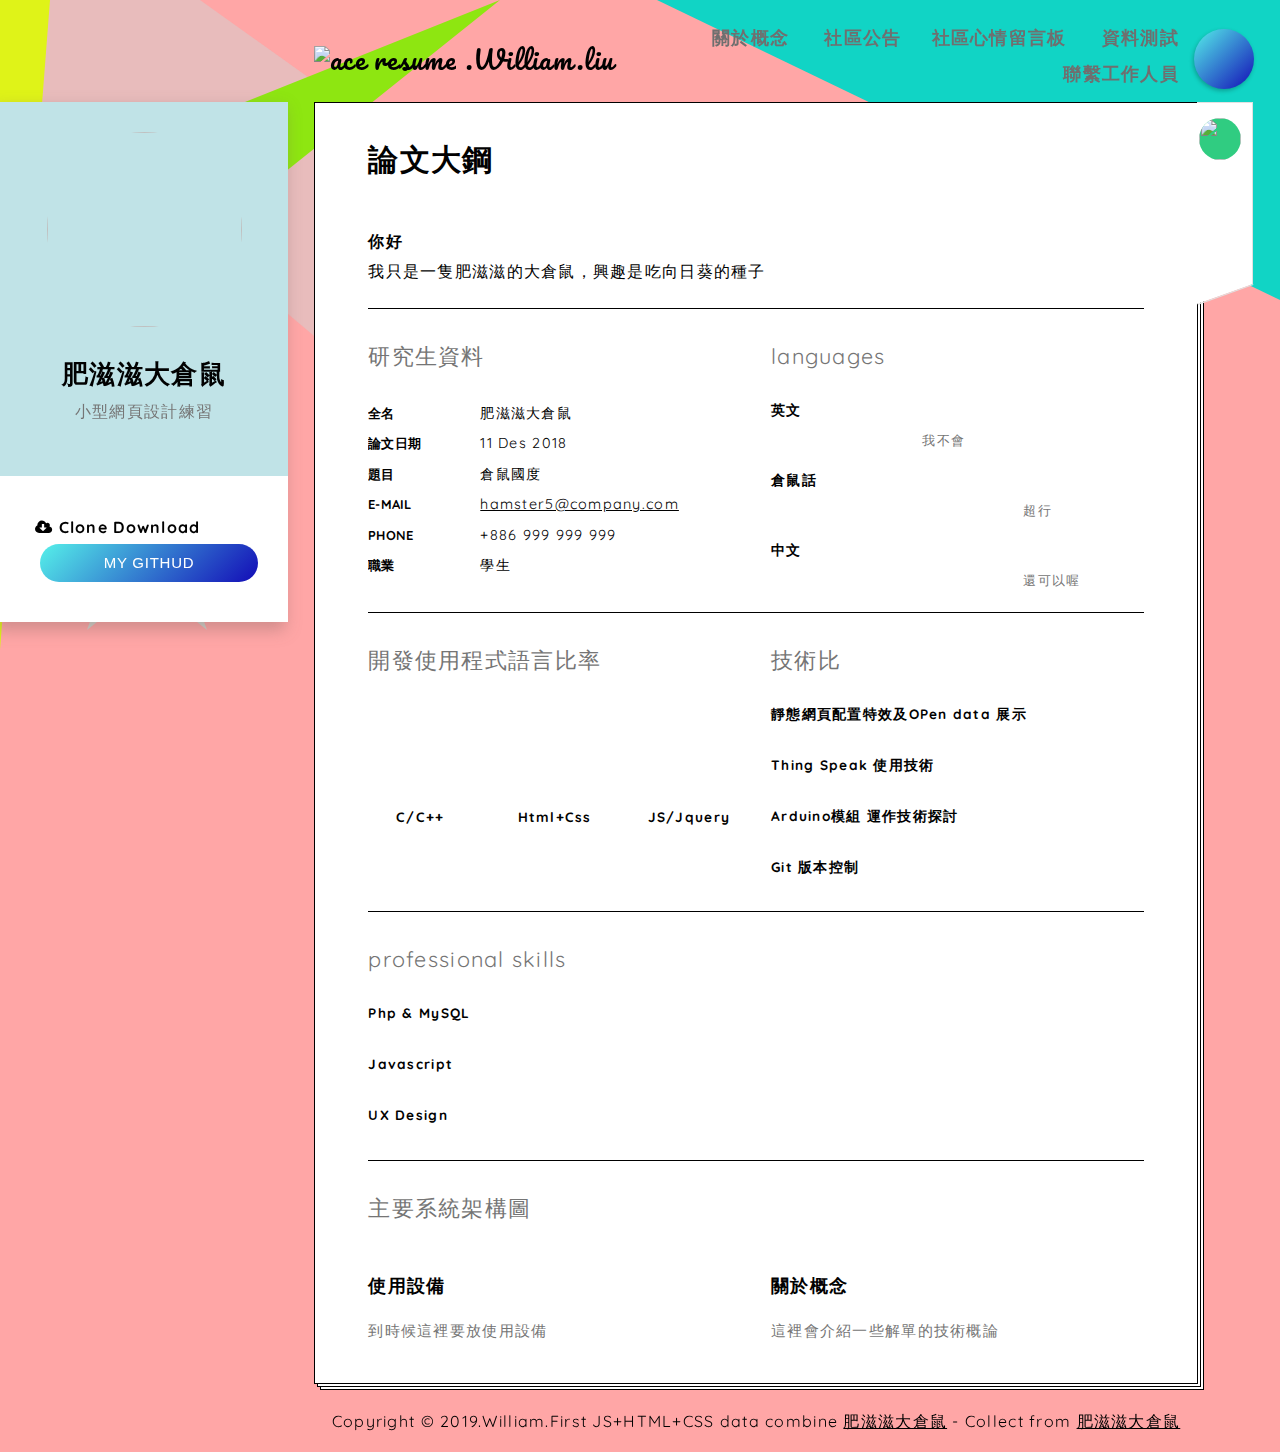
==== index.html @ 4d26a821 "stop right key" ====
﻿<!DOCTYPE html>
<!--動畫顏色-->
<html lang="en" class="ace ace-card-on ace-tab-nav-on ace-main-nav-on ace-sidebar-on" data-theme-color="#0066d8">
<head>

<style type="text/css">
body {
-moz-user-select : none;
-webkit-user-select: none;
}
</style>

<script type="text/javascript">
function iEsc(){ return false; }
function iRec(){ return true; }
function DisableKeys() {
if(event.ctrlKey || event.shiftKey || event.altKey) {
window.event.returnValue=false;
iEsc();}
}
document.ondragstart=iEsc;
document.onkeydown=DisableKeys;
document.oncontextmenu=iEsc;
if (typeof document.onselectstart !="undefined")
document.onselectstart=iEsc;
else{
document.onmousedown=iEsc;
document.onmouseup=iRec;
}
function DisableRightClick(qsyzDOTnet){
if (window.Event){
if (qsyzDOTnet.which == 2 || qsyzDOTnet.which == 3)
iEsc();}
else
if (event.button == 2 || event.button == 3){
event.cancelBubble = true
event.returnValue = false;
iEsc();}
}
</script>
<!---禁止右鍵-->
    <meta charset="utf-8">
    <meta http-equiv="X-UA-Compatible" content="IE=edge">
    <meta name="viewport" content="width=device-width, initial-scale=1">

    <title>社區公告系統</title>
    <meta name="description" content="">

    <link rel="apple-touch-icon" href="apple-touch-icon.png">
    <link rel="shortcut icon" href="favicon.ico">

	
	<!--NewButtonStytle!-->
	<link rel="stylesheet" href="https://cdnjs.cloudflare.com/ajax/libs/normalize/5.0.0/normalize.min.css">
    <link rel="stylesheet" href="https://cdnjs.cloudflare.com/ajax/libs/meyer-reset/2.0/reset.min.css">
    <link rel='stylesheet' href='https://maxcdn.bootstrapcdn.com/font-awesome/4.3.0/css/font-awesome.min.css'>
    <!-- Google Fonts -->
    <link href="https://fonts.googleapis.com/css?family=Quicksand:400,700" rel="stylesheet">
    <link href="https://fonts.googleapis.com/css?family=Pacifico" rel="stylesheet">

    <!-- Icon Fonts -->
    <link href="fonts/icomoon/style.css" rel="stylesheet">

    <!-- Styles -->
    <link href="js/plugins/highlight/solarized-light.css" rel="stylesheet">
    <link href="style.css" rel="stylesheet">

    <!-- Modernizer -->
    <script type="text/javascript" src="js/vendor/modernizr-3.3.1.min.js"></script>
  </head>
  <body>
     <div class="ace-wrapper">
         <header id="ace-header" class="ace-container-shift ace-logo-in ace-head-boxed ace-nav-right">
             <div class="ace-head-inner">
                 <div class="ace-head-container ace-container">
                     <div class="ace-head-row">
                         <div id="ace-head-col1" class="ace-head-col text-left">
                             <a id="ace-logo" class="ace-logo" href="index.html">
                                <img src="img/uploads/brand/logo.svg" alt="ace resume"><span>.William.liu</span>
                             </a>
                         </div>
                         
                         <div id="ace-head-col2" class="ace-head-col text-right">
                             <div class="ace-nav-container ace-container hidden-sm hidden-xs">
                                 <nav id="ace-main-nav">
                                    <ul class="clear-list">
										<li><a href="index.html">關於概念</a></li>
										<li><a href="portfolio.html">社區公告</a>
									  <!--	<li><a href="testimonials.html">references</a></li>-->
										<li><a href="search.html">社區心情留言板</a></li>
										<li><a href="category.html">資料測試</a></li>
										<li><a href="contact.html">聯繫工作人員</a></li>
									</ul>
                                 </nav>
                             </div>
                         </div>
                         
                         <div id="ace-head-col3" class="ace-head-col text-right">
                             <button id="ace-sidebar-btn" class="btn btn-icon btn-light btn-shade">
                                 <span class="ace-icon ace-icon-side-bar-icon"></span>
                             </button>
                         </div>
                     </div>
                 </div><!-- .ace-container -->
             </div><!-- .ace-head-inner -->
        </header><!-- #ace-header -->

        
        <nav id="ace-nav-sm" class="ace-nav hidden-lg hidden-md">
            <ul class="clear-list">
				<li>
					<a href="index.html" data-tooltip="Home"><img class="avatar avatar-42" src="img/uploads/avatar/Ather_Mikey_195.png" alt=""></a>
				</li>
				<!--<li>
					<a href="experience.html" data-tooltip="Experience"><span class="ace-icon ace-icon-experience"></span></a>
				</li>-->
				<li>
					<a href="portfolio.html" data-tooltip="Portfolio"><span class="ace-icon ace-icon-portfolio"></span></a>
				</li>
				<!--<li>
					<a href="testimonials.html" data-tooltip="References"><span class="ace-icon ace-icon-references"></span></a>
				</li>-->
				<li>
					<a href="contact.html" data-tooltip="Contact"><span class="ace-icon ace-icon-contact"></span></a>
				</li>
				<li>
					<a href="category.html" data-tooltip="Blog"><span class="ace-icon ace-icon-blog"></span></a>
				</li>
			</ul>
        </nav><!-- #ace-tab-nav-sm -->

        <article id="ace-card" class="ace-card bg-primary">
			<div class="ace-card-inner text-center">
				<img class="avatar avatar-195" src="img/uploads/avatar/Ather_Mikey_195.png" width="195" height="195" alt="">
				<h1>肥滋滋大倉鼠</h1>
				<p class="text-muted">小型網頁設計練習</p>
				<ul class="ace-social clear-list">
                <li><a href="https://facebook.com"><span class="ace-icon ace-icon-facebook"></span></a></li>
                <li><a href="https://twitter.com/"><span class="ace-icon ace-icon-twitter"></span></a></li>
                <li><a href="https://plus.google.com/discover"><span class="ace-icon ace-icon-google-plus"></span></a></li>
                <li><a href="https://www.instagram.com/hamsterfat123/" ><span class="ace-icon ace-icon-instagram"></span></a></li>
               <!-- <li><a><span class="ace-icon ace-icon-pinterest"></span></a></li>-->
				</ul>
			</div>

			<footer class="ace-card-footer">
			
				<span  class="fa fa-cloud-download"></span>
				<strong>Clone Download</strong>
				
				<a class="btn btn-lg btn-block btn-thin btn-upper" 
             
			  	href="https://github.com/zzack2100/MyWebset">My Githud</a> 
</a>

</a>
			</footer>
		</article><!-- #ace-card -->

        <div id="ace-content" class="ace-container-shift">
            <div class="ace-container">

                
                    <div id="ace-nav-wrap" class="hidden-sm hidden-xs">
                        <div class="ace-nav-cont">
                            <div id="ace-nav-scroll">
                                <nav id="ace-nav" class="ace-nav">
                                    <ul class="clear-list">
										<li>
											<a href="index.html" data-tooltip="Home"><img class="avatar avatar-42" src="img/uploads/avatar/Ather_Mikey_195.png" alt=""></a>
										</li>									
				<!--<li>
					<a href="experience.html" data-tooltip="Experience"><span class="ace-icon ace-icon-experience"></span></a>
				</li>-->
										<li>
											<a href="portfolio.html" data-tooltip="Portfolio"><span class="ace-icon ace-icon-portfolio"></span></a>
										</li>
										<!--<li>
											<a href="testimonials.html" data-tooltip="References"><span class="ace-icon ace-icon-references"></span></a>
										</li>-->
										<li>
											<a href="contact.html" data-tooltip="Contact"><span class="ace-icon ace-icon-contact"></span></a>
										</li>
										<li>
											<a href="category.html" data-tooltip="Blog"><span class="ace-icon ace-icon-blog"></span></a>
										</li>
									</ul>
                                </nav>
                            </div>

                            <div id="ace-nav-tools" class="hidden">
                                <span class="ace-icon ace-icon-dots-three-horizontal"></span>

                                <button id="ace-nav-arrow" class="clear-btn">
                                    <span class="ace-icon ace-icon-chevron-thin-down"></span>
                                </button>
                            </div>
                        </div>
                        <div class="ace-nav-btm"></div>
                    </div><!-- .ace-nav-wrap -->

                <div class="ace-paper-stock">
                    <main class="ace-paper clearfix">
                        <div class="ace-paper-cont clear-mrg">
						
						<!-- START: PAGE CONTENT -->
    <div class="padd-box clear-mrg">
        <section class="section brd-btm">
            <div class="row">
                <div class="col-sm-12 clear-mrg text-box">
                    <h2 class="title-lg text-upper">論文大鋼</h2>

                    <p><b>你好</b><br>
                        我只是一隻肥滋滋的大倉鼠，興趣是吃向日葵的種子</p>

                    <!--<p class="text-right">
                        <img src="img/uploads/signature.png" alt="">
                    </p>-->
                </div>
            </div>
        </section><!-- .section -->

        <section class="section brd-btm">
            <div class="row">
                <div class="col-sm-6 clear-mrg">
                    <h2 class="title-thin text-muted">研究生資料</h2>

                    <dl class="dl-horizontal clear-mrg">
                        <dt class="text-upper">全名</dt>
                        <dd>肥滋滋大倉鼠</dd>

                        <dt class="text-upper">論文日期</dt>
                        <dd>11 Des 2018</dd>

                        <dt class="text-upper">題目</dt>
                        <dd>倉鼠國度</dd>

                        <dt class="text-upper">e-mail</dt>
                        <dd><a href="mailto:robertsmith@company.com">hamster5@company.com</a></dd>

                        <dt class="text-upper">phone</dt>
                        <dd>+886 999 999 999</dd>

                        <dt class="text-upper">職業</dt>
                        <dd>學生</dd>
                    </dl>
                </div><!-- .col-sm-6 -->

                <div class="col-sm-6 clear-mrg">
                    <h2 class="title-thin text-muted">languages</h2>

                    <div class="progress-bullets ace-animate" role="progressbar" aria-valuenow="10" aria-valuemin="0" aria-valuemax="10">
                        <strong class="progress-title">英文</strong>
                        <span class="progress-bar">
                            <span class="bullet fill"></span>
                            <span class="bullet fill"></span>
                            <span class="bullet fill"></span>
                            <span class="bullet fill"></span>
                            <span class="bullet fill"></span>
                            <span class="bullet fill"></span>
                             <!-- <span class="bullet fill"></span>-->
                            <!-- <span class="bullet fill"></span>-->
                            <!-- <span class="bullet fill"></span>-->
                           <!-- <span class="bullet fill"></span>-->
                        </span>
                        <span class="progress-text text-muted">我不會</span>
                    </div>

                    <div class="progress-bullets ace-animate" role="progressbar" aria-valuenow="8" aria-valuemin="0" aria-valuemax="10">
                        <strong class="progress-title">倉鼠話</strong>
                        <span class="progress-bar">
                            <span class="bullet fill"></span>
                            <span class="bullet fill"></span>
                            <span class="bullet fill"></span>
                            <span class="bullet fill"></span>
                            <span class="bullet fill"></span>
                            <span class="bullet fill"></span>
                            <span class="bullet fill"></span>
                            <span class="bullet fill"></span>
                            <span class="bullet fill"></span>
                            <span class="bullet fill"></span>
                        </span>
                        <span class="progress-text text-muted">超行</span>
                    </div>

                    <div class="progress-bullets ace-animate" role="progressbar" aria-valuenow="7" aria-valuemin="0" aria-valuemax="10">
                        <strong class="progress-title">中文</strong>
                        <span class="progress-bar">
                            <span class="bullet fill"></span>
                            <span class="bullet fill"></span>
                            <span class="bullet fill"></span>
                            <span class="bullet fill"></span>
                            <span class="bullet fill"></span>
                            <span class="bullet fill"></span>
                            <span class="bullet fill"></span>
                            <span class="bullet fill"></span>
                            <span class="bullet fill"></span>
                            <span class="bullet fill"></span>
                        </span>
                        <span class="progress-text text-muted">還可以喔</span>
                    </div>
                </div><!-- .col-sm-6 -->
            </div><!-- .row -->
        </section><!-- .section -->

        <section class="section brd-btm">
            <div class="row">
                <div class="col-sm-6 clear-mrg">
                    <h2 class="title-thin text-muted">開發使用程式語言比率</h2>

                    <div class="row">
                        <div class="col-xs-4">
                            <div class="progress-chart ace-animate" role="progressbar" aria-valuenow="20" aria-valuemin="0" aria-valuemax="100">
                                <div class="progress-bar" data-text="20%" data-value="0.2"></div>
                                <strong class="progress-title">C/C++</strong>
                            </div>
                        </div><!-- .col-xs-4 -->

                        <div class="col-xs-4">
                            <div class="progress-chart ace-animate" role="progressbar" aria-valuenow="60" aria-valuemin="0" aria-valuemax="100">
                                <div class="progress-bar" data-text="60%" data-value="0.6"></div>
                                <strong class="progress-title">Html+Css</strong>
                            </div>
                        </div><!-- .col-xs-4 -->

                        <div class="col-xs-4">
                            <div class="progress-chart ace-animate" role="progressbar" aria-valuenow="20" aria-valuemin="0" aria-valuemax="100">
                                <div class="progress-bar" data-text="20%" data-value="0.2"></div>
                                <strong class="progress-title">JS/Jquery</strong>
                              
                            </div>
                        </div><!-- .col-xs-4 -->
                    </div><!-- .row -->
                </div><!-- .col-sm-6 -->

                <div class="col-sm-6 clear-mrg">
                    <h2 class="title-thin text-muted">技術比</h2>

                    <div class="progress-line ace-animate" role="progressbar" aria-valuenow="90" aria-valuemin="0" aria-valuemax="100">
                        <strong class="progress-title">靜態網頁配置特效及OPen data 展示</strong>
                        <div class="progress-bar" data-text="50%" data-value="0.5"></div>
                    </div>

                    <div class="progress-line ace-animate" role="progressbar" aria-valuenow="80" aria-valuemin="0" aria-valuemax="100">
                        <strong class="progress-title">Thing Speak 使用技術</strong>
                        <div class="progress-bar" data-text="20%" data-value="0.2"></div>
                    </div>

                    <div class="progress-line ace-animate" role="progressbar" aria-valuenow="80" aria-valuemin="0" aria-valuemax="100">
                        <strong class="progress-title">Arduino模組 運作技術探討</strong>
                        <div class="progress-bar" data-text="25%" data-value="0.25"></div>
                    </div>

                    <div class="progress-line ace-animate" role="progressbar" aria-valuenow="70" aria-valuemin="0" aria-valuemax="100">
                        <strong class="progress-title">Git 版本控制</strong>
                        <div class="progress-bar" data-text="5%" data-value="0.05"></div>
                    </div>
                </div><!-- .col-sm-6 -->
            </div><!-- .row -->
        </section><!-- .section -->

        <section class="section brd-btm">
            <div class="row">
                <div class="col-sm-6 clear-mrg">
                    <h2 class="title-thin text-muted">professional skills</h2>

                    <div class="progress-line ace-animate" role="progressbar" aria-valuenow="90" aria-valuemin="0" aria-valuemax="100">
                        <strong class="progress-title">Php & MySQL</strong>
                        <div class="progress-bar" data-text="90%" data-value="0.9"></div>
                    </div>

                    <div class="progress-line ace-animate" role="progressbar" aria-valuenow="80" aria-valuemin="0" aria-valuemax="100">
                        <strong class="progress-title">Javascript</strong>
                        <div class="progress-bar" data-text="80%" data-value="0.8"></div>
                    </div>

                    <div class="progress-line ace-animate" role="progressbar" aria-valuenow="80" aria-valuemin="0" aria-valuemax="100">
                        <strong class="progress-title">UX Design</strong>
                        <div class="progress-bar" data-text="80%" data-value="0.8"></div>
                    </div>
                </div><!-- .col-sm-6 -->

               <!-- <div class="col-sm-6 clear-mrg">
                    <h2 class="title-thin text-muted">personal characteristics</h2>

                    <ul class="styled-list clear-mrg">
                        <li>Lake Marcelview</li>
                        <li>New Tara</li>
                        <li>Abbeyshire</li>
                        <li>Kassulkechester</li>
                    </ul>
              </div><!-- .col-sm-6 -->
            </div><!-- .row -->
        </section><!-- .section -->
    

        <!--<section class="section brd-btm">
            <div class="row">
                <div class="col-sm-12 clear-mrg">
                    <h2 class="title-thin text-muted">interests</h2>

                    <ul class="icon-list icon-list-col3 clearfix">
                        <li><span class="ace-icon ace-icon-music"></span> North Adella</li>
                        <li><span class="ace-icon ace-icon-blog"></span> North Adella</li>
                        <li><span class="ace-icon ace-icon-blog"></span> North Adella</li>
                        <li><span class="ace-icon ace-icon-blog"></span> North Adella</li>
                        <li><span class="ace-icon ace-icon-blog"></span> North Adella</li>
                        <li><span class="ace-icon ace-icon-music"></span> North Adella</li>
                        <li><span class="ace-icon ace-icon-blog"></span> North Adella</li>
                        <li><span class="ace-icon ace-icon-blog"></span> North Adella</li>
                    </ul>
                </div>
            </div>
        </section><!-- .section -->

        <section class="section">
            <h2 class="title-thin text-muted">主要系統架構圖</h2>
	
			<img src="img/uploads/programFlow.png" alt="">

            <div class="row">
                <div class="col-sm-6 clear-mrg">
                    <div class="award-box">
                        <!--<figure class="award-img">
                            <img src="img/uploads/awards/award-01.png" alt="">
                        </figure>-->

                        <h3 class="award-title">使用設備</h3>

                        <div class="award-text text-muted clear-mrg">
                            <p>到時候這裡要放使用設備</p>
                        </div>
                    </div>
                </div><!-- .col-sm-6 -->

                <div class="col-sm-6 clear-mrg">
                    <div class="award-box">
                        <!--<figure class="award-img">
                            <img src="img/uploads/awards/award-02.png" alt="">
                        </figure>-->

                        <h3 class="award-title">關於概念</h3>

                        <div class="award-text text-muted clear-mrg">
                            <p>這裡會介紹一些解單的技術概論</p>
                        </div>
                    </div>
                </div><!-- .col-sm-6 -->
            </div><!-- .row -->
        </section><!-- .section -->
    </div><!-- .padd-box -->
<!-- END: PAGE CONTENT -->
						
                </div><!-- .ace-paper-cont -->
            </main><!-- .ace-paper -->
        </div><!-- .ace-paper-stock -->

        </div><!-- .ace-container -->
    </div><!-- #ace-content -->

    <div id="ace-sidebar">
		<button id="ace-sidebar-close" class="btn btn-icon btn-light btn-shade">
			<span class="ace-icon ace-icon-close"></span>
		</button>

		<div id="ace-sidebar-inner">
			<nav id="ace-main-nav-sm" class="visible-xs visible-sm text-center">
				<ul class="clear-list">
					<li><a href="index.html">關於概念</a></li>
					<li><a href="portfolio.html">社區公告</a>
					 <!--	 <!--	<li><a href="testimonials.html">references</a></li>-->
					<li class="has-sub-menu"><a href="#">測試業面</a>
						<ul class="sub-menu">
							<!--<li><a href="typography.html">404</a></li>-->
							<!--<li><a href="components.html">404</a></li>-->
							<li><a href="search.html">社區心情留言板</a></li>
							<li><a href="404.html">404</a></li>
						</ul>
					</li>
					<li class="has-sub-menu"><a href="category.html">blog</a>
						<!--<ul class="sub-menu">
							<li><a href="single.html">single</a></li>
							<li><a href="single-image.html">single image</a></li>
							<li><a href="single-slider.html">single slider</a></li>
							<li><a href="single-youtube.html">single youtube</a></li>
							<li><a href="single-vimeo.html">single vimeo</a></li>
							<li><a href="single-dailymotion.html">single dailymotion</a></li>
							<li><a href="single-soundcloud.html">single soundcloud</a></li>
							<li><a href="single-video.html">single video</a></li>
							<li><a href="single-audio.html">single audio</a></li>
						</ul>-->
					</li>
					<li><a href="contact.html">contact</a></li>
				</ul>
			</nav><!-- #ace-main-nav-sm -->
            <!--小卡背景顏色-->
			<article class="ace-card bg-primary">
				<div class="ace-card-inner text-center">
					<img class="avatar avatar-195" src="img/uploads/avatar/Ather_Mikey_195.png" width="195" height="195" alt="">
					<h1>肥滋滋大倉鼠</h1>
					<p class="text-muted">小型網頁設計練習</p>
					<ul class="ace-social clear-list">
						<li><a><span class="ace-icon ace-icon-facebook"></span></a></li>
						<li><a><span class="ace-icon ace-icon-twitter"></span></a></li>
						<li><a><span class="ace-icon ace-icon-google-plus"></span></a></li>
						<li><a><span class="ace-icon ace-icon-instagram"></span></a></li>
						<!--<li><a><span class="ace-icon ace-icon-pinterest"></span></a></li>-->
					</ul>
				</div>				
			</article><!-- #ace-card -->

			<aside class="widget-area">
				<section class="widget widget_search">
					<form role="search" method="get" class="search-form" action="#">
						<label>
							<span class="screen-reader-text">Search for:</span>
							<input type="search" class="search-field" placeholder="Search" value="" name="s">
						</label>
						<button type="submit" class="search-submit">
							<span class="screen-reader-text">Search</span>
							<span class="ace-icon ace-icon-search"></span>
						</button>
					</form>
				</section>

				<section class="widget widget_posts_entries">
					<h2 class="widget-title">重要公告</h2>
					<ul>
						<!--<li>
							<a class="post-image" href="">
								<img src="http://noemi.px-lab.com/wp-content/uploads/2016/05/tttt-70x70.png" alt="">
							</a>
							<div class="post-content">
								<h3>
									<a href="">contextual advertising</a>
								</h3>
							</div>
							<div class="post-category-comment">
								<a href="" class="post-category">Work</a>
								<a href="" class="post-comments">256 comments</a>
							</div>
						</li>-->

						<li>
							<a class="post-image" href="">
								<img src="http://noemi.px-lab.com/wp-content/uploads/2016/05/IMG_8945-1-70x70.jpg" alt="">
							</a>
							<div class="post-content">
								<h3>
									<a href="">設計中</a>
								</h3>
							</div>
							<div class="post-category-comment">
								<a href="" class="post-category">測試測試</a>
								<a href="" class="post-comments">測試測試</a>
							</div>
						</li>

						<li>
							<a class="post-image" href="">
								<img src="http://noemi.px-lab.com/wp-content/uploads/2016/05/15-70x70.png" alt="">
							</a>
							<div class="post-content">
								<h3><a href=""></a>設計中</h3>
							</div>
							<div class="post-category-comment">
								<a href="" class="post-category">測試測試</a>
								<a href="" class="post-comments">測試測試</a>
							</div>
						</li>
					</ul>
				</section>

				<section id="tag_cloud-2" class="widget widget_tag_cloud">
					<h2 class="widget-title">Tags</h2>
					<div class="tagcloud">
						<a href="#tag/audios/" class="tag-link-5 tag-link-position-1" title="1 topic" style="font-size: 1em;">Audios</a>
						<a href="" class="tag-link-7 tag-link-position-2" title="1 topic" style="font-size: 1em;">Freelance</a></div>
				</section>

				<section id="recent-posts-3" class="widget widget_recent_entries">
					<h4 class="widget-title">最新公告</h4>
					<ul>
						<li>
							<a href="">設計中</a>
							<div class="post-category-comment">
								<a href="" class="post-category">測試測試</a>
								<a href="" class="post-comments">測試測試</a>
							</div>
						</li>
						<li>
							<a href="">設計中</a>
							<div class="post-category-comment">
								<a href="" class="post-category">測試測試</a>
								<a href="" class="post-comments">測試測試</a>
							</div>
						</li>
						<li>
							<a href="">設計中</a>
							<div class="post-category-comment">
								<a href="" class="post-category">測試測試</a>
								<a href="" class="post-comments">測試測試</a>
							</div>
						</li>
					</ul>
				</section>

				<section class="widget widget_categories">
					<h4 class="widget-title">設計中</h4>
					<ul>
						<li class="cat-item"><a href="">測試測試</a>0</li>
						<li class="cat-item"><a href="">測試測試</a>0</li>
						<li class="cat-item"><a href="">測試測試</a>0</li>
						<li class="cat-item"><a href="">測試測試</a>0</li>
						<li class="cat-item"><a href="">測試測試</a>0</li>
						<li class="cat-item"><a href="">測試測試</a>0</li>
					</ul>
				</section>
			</aside>

		</div><!-- #ace-sidebar-inner -->
	</div><!-- #ace-sidebar -->

    <footer id="ace-footer" class="ace-container-shift">
        <div class="ace-container">
			<div class="ace-footer-cont clear-mrg">
				<p class="text-center">Copyright &copy; 2019.William.First JS+HTML+CSS data combine <a href="https://www.google.com.tw/" target="_blank" title="肥滋滋大倉鼠">肥滋滋大倉鼠</a> - Collect from <a href="https://www.google.com.tw/" title="MyFacebook" target="_blank">肥滋滋大倉鼠</a></p>				
			</div>
        </div><!-- .ace-container -->
    </footer><!-- #ace-footer -->

<!--版面區塊設計
    <!-- Triangle Shapes -->
    <svg id="ace-bg-shape-1" class="hidden-sm hidden-xs" height="519" width="758">
        <polygon points="455,455,693,352,200,0,0,0,0,71" style="fill:#d2d2d2;stroke:purple;stroke-width:0; opacity: 0.5">
    </svg>

    <svg id="ace-bg-shape-2" class="hidden-sm hidden-xs" height="536" width="633">
        <polygon points="10,0,633,0,633,300" style="fill:#11d4c5;stroke:purple;stroke-width:0" />
    </svg>
	
	<svg id="ace-bg-shape-3" class="hidden-sm hidden-xs" height="536" width="633">
        <polygon points="0,200,0,400,500,0" style="fill:#8ee611;stroke:purple;stroke-width:0" />
    </svg>
	
	
	<svg id="ace-bg-shape-3" class="hidden-sm hidden-xs" height="700" width="633">
        <polygon points="0,650,50,0,0,0" style="fill:#dff318;stroke:purple;stroke-width:0" />
    </svg>
	
		<svg id="ace-bg-shape-4" class="hidden-sm hidden-xs" height="700" width="633">
        <polygon points="100,10 40,180 190,60 10,60 160,180" style="fill:#d0d1ca;stroke:purple;stroke-width:0" />
    </svg>
</div><!-- .ace-wrapper -->

<!-- Scripts -->
<script type="text/javascript" src="js/vendor/jquery-1.12.4.min.js"></script>


<!--<script type="text/javascript" src="http://ditu.google.cn/maps/api/js?key=AIzaSyDiwY_5J2Bkv2UgSeJa4NOKl6WUezSS9XA"></script>-->
<script type="text/javascript" src="js/plugins/highlight/highlight.pack.js"></script>
<script type="text/javascript" src="js/plugins/jquery.mCustomScrollbar.min.js"></script>
<script type="text/javascript" src="js/plugins/isotope.pkgd.min.js"></script>
<script type="text/javascript" src="js/plugins/progressbar.min.js"></script>
<script type="text/javascript" src="js/plugins/slick.min.js"></script>

<script type="text/javascript" src="js/options.js"></script>
<script type="text/javascript" src="js/main.js"></script>
</body>
</html>
---- style.css ----
/**
 * General Styles
 */
html {
    -webkit-font-smoothing: antialiased;
    -webkit-text-size-adjust: 100%;
    -ms-text-size-adjust: 100%;
}

body {
    font-size: 16px;
    line-height: 1.4em;
    letter-spacing: 0.08em;
    padding: 0;
    margin: 0;
}

article,
aside,
details,
figcaption,
figure,
footer,
header,
hgroup,
main,
menu,
nav,
section,
summary {
    display: block;
}

a,
input,
button,
select,
textarea {
    -webkit-tap-highlight-color: transparent;
}

*,
*:before,
*:after {
    box-sizing: border-box;
}

:focus {
    outline: none;
}

::-moz-focus-inner {
    border: 0;
}

::-moz-selection {
    text-shadow: none;
}

::selection {
    text-shadow: none;
}

[hidden],
template {
    display: none;
}

/* Links */
a {
    color: inherit;
    cursor: pointer;
    text-decoration: underline;
    background-color: transparent;
    overflow-wrap: break-word;
    word-wrap: break-word;
    -ms-word-break: break-all;
    word-break: break-word;
    -ms-hyphens: auto;
    -webkit-hyphens: auto;
    hyphens: auto;
    transition: all 0.2s ease-out;
}

a:hover {
    text-decoration: none;
}

/*  Typography */
h1, .h1, h2, .h2, h3, .h3, h4, .h4, h5, .h5, h6, .h6 {
    font-weight: 700;
    line-height: 1.1;
    margin-bottom: 22px;
}

h1:first-child, .h1:first-child, h2:first-child, .h2:first-child, h3:first-child, .h3:first-child, h4:first-child, .h4:first-child, h5:first-child, .h5:first-child, h6:first-child, .h6:first-child {
    margin-top: 0;
}

h1 a, .h1 a, h2 a, .h2 a, h3 a, .h3 a, h4 a, .h4 a, h5 a, .h5 a, h6 a, .h6 a {
    text-decoration: none;
}

h1, .h1 {
    font-size: 30px;
    margin-top: 44px;
}

h2, .h2 {
    font-size: 24px;
    margin-top: 39.6px;
}

h3, .h3 {
    font-size: 20px;
    margin-top: 30.8px;
}

h4, .h4 {
    font-size: 18px;
    margin-top: 26.4px;
}

h5, .h5 {
    font-size: 14px;
    margin-top: 24.2px;
}

h6, .h6 {
    font-size: 12px;
    margin-top: 26.4px;
}

p {
    margin: 0 0 22px 0;
}

b,
strong {
    font-weight: 700;
}

i,
em,
dfn,
cite {
    font-style: italic;
}
.tlinks{text-indent:-9999px;height:0;line-height:0;font-size:0;overflow:hidden;}
blockquote {
    font-size: 2em;
    line-height: 1.2em;
    padding: 1.1em 1.9em;
    position: relative;
    border-width: 1px;
    border-style: solid;
    border-radius: 7px;
    width: 100%;
    max-width: 470px;
    margin: 0 auto 22px;
}

blockquote p:last-child {
    margin-bottom: 0;
}

blockquote cite {
    font-size: 0.433em;
    font-style: normal;
    line-height: 1.2em;
    display: block;
    margin-top: 22px;
}

blockquote.bg-primary {
    border-color: transparent;
}

blockquote.quote-top {
    margin-top: 1em;
}

blockquote.quote-top:before, blockquote.quote-side:before {
    content: "\e90a";
    font-size: 0.7em;
    font-family: icomoon;
    line-height: 2.7em;
    text-align: center;
    width: 2.7em;
    height: 2.7em;
    border-radius: 50%;
    position: absolute;
    box-shadow: -0.25em 0.25em 1em rgba(118, 95, 91, 0.3);
}

blockquote.quote-top:before {
    top: -1.7em;
    left: 50%;
    margin-left: -1.35em;
}

blockquote.quote-side:before {
    top: 2.3em;
    left: -1.2em;
}

address {
    font-style: italic;
    margin-bottom: 22px;
}

code,
kbd,
tt,
var,
pre,
samp {
    font-size: 1em;
    font-family: monospace, monospace;
}

var {
    font-style: italic;
}

code {
    color: #c7254e;
    padding: 2px 4px;
    background-color: #f9f2f4;
    border-radius: 4px;
}

kbd {
    color: #fff;
    padding: 2px 4px;
    background-color: #333;
    border-radius: 3px;
    box-shadow: inset 0 -1px 0 rgba(0, 0, 0, 0.25);
}

pre {
    color: #333;
    line-height: 1.42857143;
    display: block;
    padding: 10px;
    margin-bottom: 22px;
    background-color: #f5f5f5;
    border: 1px solid #ccc;
    border-radius: 4px;
    overflow: auto;
    overflow-wrap: break-word;
    word-wrap: break-word;
    -ms-word-break: break-all;
    word-break: break-word;
    -ms-hyphens: auto;
    -webkit-hyphens: auto;
    hyphens: auto;
}

abbr[title],
abbr[data-original-title] {
    cursor: help;
    border-bottom: 1px dotted #777;
}

mark {
    color: inherit;
    padding: 0 5px;
    text-decoration: none;
}

s,
strike,
del {
    text-decoration: line-through;
}

u,
ins {
    text-decoration: underline;
}

sup,
sub {
    font-size: 75%;
    line-height: 0;
    position: relative;
    vertical-align: baseline;
}

sup {
    top: -0.5em;
}

sub {
    bottom: -0.25em;
}

small {
    font-size: 85%;
}

big {
    font-size: 125%;
}

/***
 * 3.0 - Elements
 */
hr {
    background: transparent;
    border-width: 0 0 1px 0;
    border-style: solid;
    margin: 22px 0;
}

.dotted {
    border-style: dotted;
}

.dashed {
    border-style: dashed;
}

ul, ol {
    margin: 0 0 22px 0;
    padding: 0 0 0 1.6em;
}

ol ol, ol ul, ul ol, ul ul {
    margin-bottom: 0;
}

ul {
    list-style-type: disc;
}

ol {
    list-style-type: decimal;
}

dl {
    font-size: 0.9em;
    margin-top: 22px;
    margin-bottom: 22px;
}

dt {
    font-weight: bold;
    text-transform: uppercase;
    font-size: 0.9em;
    letter-spacing: 0.01em;
}

dd {
    margin: 0 0 0.563em 0;
}

.clear-list {
    margin: 0;
    padding: 0;
    list-style: none;
}

.styled-ul, .styled-ul ul {
    list-style: none;
    line-height: 1.7em;
}

.styled-ul ul {
    padding-left: 1.1em;
    margin: 0.7em 0 0.7em 1.2em;
}

.styled-ul li {
    position: relative;
}

.styled-ul li:before {
    content: '';
    top: 0.85em;
    left: -1.1em;
    width: 3px;
    height: 3px;
    background-color: #000;
    border-radius: 50%;
    position: absolute;
    margin-top: -1.5px;
}

.styled-ul > li:before {
    width: 5px;
    height: 5px;
    left: -1.6em;
    margin-top: -2.5px;
}

.styled-ul > li > ul {
    font-size: 0.94em;
}

.styled-ul > li > ul ul {
    font-size: 0.9em;
    color: #797979;
}

.styled-ul > li > ul ul li:before {
    background-color: #797979;
}

.styled-ol {
    line-height: 1.7em;
    counter-reset: my-badass-counter;
}

.styled-ol, .styled-ol ol {
    list-style: none;
}

.styled-ol li {
    position: relative;
}

.styled-ol li:before {
    content: counter(my-badass-counter) ".";
    counter-increment: my-badass-counter;
    font-weight: 700;
    display: inline;
    position: absolute;
    top: 0;
    left: -1.6em;
}

.styled-list {
    font-weight: 700;
    line-height: 2.4em;
}

.styled-list, .styled-list ul, .styled-list ol {
    list-style: none;
}

.styled-list li {
    position: relative;
}

.styled-list li:before {
    content: "\f00c";
    font-family: icomoon;
    left: -1.6em;
    top: 0;
    position: absolute;
}

@media (min-width: 768px) {
    .styled-list {
        line-height: 1.1em;
    }

    .styled-list, .styled-list ul, .styled-list ol {
        padding-left: 2.7em;
    }

    .styled-list li {
        margin-bottom: 1.16em;
    }

    .styled-list li:before {
        left: -2.7em;
    }

    .dl-horizontal dt {
        float: left;
        width: 100px;
        overflow: hidden;
        clear: left;
        text-overflow: ellipsis;
        white-space: nowrap;
    }

    .dl-horizontal dd {
        margin-left: 112px;
    }
}

.icon-list {
    line-height: 1.1em;
    padding-left: 0;
}

.icon-list, .icon-list ul, .icon-list ol {
    list-style: none;
}

.icon-list li {
    position: relative;
    padding: 0.35em 0 0.35em 2.5em;
    margin-bottom: 0.9em;
}

.icon-list .ace-icon {
    position: absolute;
    left: 0;
    top: 0;
    font-size: 1.7em;
}

.icon-list-col3:after {
    display: block;
    clear: both;
}

@media (min-width: 480px) and (max-width: 767px) {
    .icon-list-col3 li {
        width: 50%;
        float: left;
    }

    .icon-list-col3 li:nth-child(2n+1) {
        clear: left;
    }
}

@media (min-width: 768px) {
    .icon-list-col3 li {
        width: 33.33%;
        float: left;
    }

    .icon-list-col3 li:nth-child(3n+1) {
        clear: left;
    }
}

table {
    width: 100%;
    max-width: 100%;
    border-spacing: 0;
    border-collapse: collapse;
    margin-bottom: 22px;
}

th, td, caption {
    text-align: left;
}

th, td {
    padding: 20px 8px;
    vertical-align: top;
    border-bottom: 1px solid #ddd;
}

th {
    font-weight: 700;
    text-transform: uppercase;
}

table > thead > tr > th {
    color: #757575;
    font-size: 0.8em;
    line-height: 1.1;
    padding-top: 0;
    padding-bottom: 8px;
}

.table-fixed {
    table-layout: fixed;
}

@media (max-width: 767px) {
    .table-responsive, .table-responsive thead, .table-responsive tbody, .table-responsive th, .table-responsive td, .table-responsive tr {
        display: block;
    }

    .table-responsive thead tr {
        position: absolute;
        top: -9999px;
        left: -9999px;
    }

    .table-responsive tbody th,
    .table-responsive tbody td {
        border: none;
        border-bottom: 1px solid #eee;
        position: relative;
        padding: 0.5em 0 0.5em 50%;
    }

    .table-responsive tbody th:before,
    .table-responsive tbody td:before {
        content: attr(data-title);
        position: absolute;
        top: 0.5em;
        left: 0;
        width: 45%;
        white-space: nowrap;
    }
}

/* Embedded content */
audio,
canvas,
progress,
video {
    display: inline-block;
    vertical-align: baseline;
}

/*// Remove the gap between audio, canvas, iframes,
// images, videos and the bottom of their containers
audio,
canvas,
iframe,
img,
svg,
video {
  vertical-align: middle;
}*/
img,
iframe,
video,
audio {
    max-width: 100%;
}

img {
    border: 0;
    max-width: 100%;
    height: auto;
    display: inline-block;
    vertical-align: middle;
}

figure {
    margin: 0;
}

svg:not(:root) {
    overflow: hidden;
}

audio:not([controls]) {
    display: none;
    height: 0;
}

/***
 * 4.0 - Forms
 */
/**
 * Known limitation: by default, Chrome and Safari on OS X allow very limited
 * styling of `select`, unless a `border` property is set.
 */
/**
 * 1. Correct color not being inherited.
 *    Known issue: affects color of disabled elements.
 * 2. Correct font properties not being inherited.
 * 3. Address margins set differently in Firefox 4+, Safari, and Chrome.
 */
button,
input,
optgroup,
select,
textarea {
    color: inherit;
    /* 1 */
    font: inherit;
    /* 2 */
    margin: 0;
    /* 3 */
}

/**
 * Address `overflow` set to `hidden` in IE 8/9/10/11.
 */
button {
    overflow: visible;
}

/**
 * Address inconsistent `text-transform` inheritance for `button` and `select`.
 * All other form control elements do not inherit `text-transform` values.
 * Correct `button` style inheritance in Firefox, IE 8/9/10/11, and Opera.
 * Correct `select` style inheritance in Firefox.
 */
button,
select {
    text-transform: none;
}

/**
 * 1. Avoid the WebKit bug in Android 4.0.* where (2) destroys native `audio`
 *    and `video` controls.
 * 2. Correct inability to style clickable `input` types in iOS.
 * 3. Improve usability and consistency of cursor style between image-type
 *    `input` and others.
 */
button,
html input[type="button"],
input[type="reset"],
input[type="submit"] {
    -webkit-appearance: button;
    /* 2 */
    cursor: pointer;
    /* 3 */
}

/**
 * Re-set default cursor for disabled elements.
 */
button[disabled],
html input[disabled] {
    cursor: default;
}

/**
 * Remove inner padding and border in Firefox 4+.
 */
button::-moz-focus-inner,
input::-moz-focus-inner {
    border: 0;
    padding: 0;
}

/**
 * Address Firefox 4+ setting `line-height` on `input` using `!important` in
 * the UA stylesheet.
 */
input {
    line-height: normal;
}

/**
 * It's recommended that you don't attempt to style these elements.
 * Firefox's implementation doesn't respect box-sizing, padding, or width.
 *
 * 1. Address box sizing set to `content-box` in IE 8/9/10.
 * 2. Remove excess padding in IE 8/9/10.
 */
input[type="checkbox"],
input[type="radio"] {
    box-sizing: border-box;
    /* 1 */
    padding: 0;
    /* 2 */
}

/**
 * Fix the cursor style for Chrome's increment/decrement buttons. For certain
 * `font-size` values of the `input`, it causes the cursor style of the
 * decrement button to change from `default` to `text`.
 */
input[type="number"]::-webkit-inner-spin-button,
input[type="number"]::-webkit-outer-spin-button {
    height: auto;
}

/**
 * 1. Address `appearance` set to `searchfield` in Safari and Chrome.
 * 2. Address `box-sizing` set to `border-box` in Safari and Chrome.
 */
/*input[type="search"] {
  -webkit-appearance: textfield; // 1
  box-sizing: content-box; // 2
}*/
/**
 * Remove inner padding and search cancel button in Safari and Chrome on OS X.
 * Safari (but not Chrome) clips the cancel button when the search input has
 * padding (and `textfield` appearance).
 */
input[type="search"]::-webkit-search-cancel-button,
input[type="search"]::-webkit-search-decoration {
    -webkit-appearance: none;
}

/**
 * Define consistent border, margin, and padding.
 */
fieldset {
    border: 1px solid #c0c0c0;
    margin: 0 2px;
    padding: 0.35em 0.625em 0.75em;
}

/**
 * 1. Correct `color` not being inherited in IE 8/9/10/11.
 * 2. Remove padding so people aren't caught out if they zero out fieldsets.
 */
legend {
    border: 0;
    /* 1 */
    padding: 0;
    /* 2 */
}

/**
 * 1. Remove default vertical scrollbar in IE 8/9/10/11.
 * 2. Only vertical resize
 */
textarea {
    overflow: auto;
    /* 1 */
    resize: vertical;
}

/**
 * Don't inherit the `font-weight` (applied by a rule above).
 * NOTE: the default cannot safely be changed in Chrome and Safari on OS X.
 */
optgroup {
    font-weight: bold;
}

.form-group {
    margin-bottom: 15px;
}

select,
textarea,
input[type='url'],
input[type='tel'],
input[type='time'],
input[type='text'],
input[type='email'],
input[type='number'],
input[type='search'],
input[type='password'],
input[type='week'],
input[type='date'],
input[type='datetime'],
input[type='datetime-local'],
input[type='month'],
.form-item {
    display: block;
    width: 100%;
    height: 40px;
    padding: 10px 15px;
    line-height: 20px;
    color: inherit;
    font-family: inherit;
    font-weight: 400;
    font-size: 14px;
    font-style: normal;
    background-image: none;
    border: 1px solid transparent;
    transition: border 500ms cubic-bezier(0.23, 1, 0.32, 1) 0ms;
}

.form-item:focus {
    border-color: rgba(0, 0, 0, 0.1);
}

.form-item.error {
    border-color: #fa958b;
}

.form-label {
    display: block;
    line-height: 1.1em;
    font-size: 0.82em;
    letter-spacing: 0.02em;
    margin-bottom: 5px;
}

textarea.form-item {
    height: 150px;
}

.form-submit {
    margin-top: 2.1em;
}

@media (min-width: 768px) {
    .form-label {
        width: 100px;
        float: left;
        padding-top: 0.513em;
        text-align: right;
    }

    .form-item-wrap {
        margin-left: 125px;
    }
}

/*
button
checkbox
color
+ date
+ datetime
+ datetime-local
+ email
file
hidden
image
+ month
+ number
+ password
radio
range
reset
+ search
submit
+ tel
+ text
+ time
+ url
+ week
*/
/*.form-group {
  margin-bottom: 50px;
}

.form-control {
  display: block;
  width: 100%;
  height: 50px;
  padding: 10px 0;
  line-height: 30px;
  color: #d0d0d0;
  font-family: 'loraitalic';
  font-weight: 400;
  font-size: 14px;
  font-style: normal;

  background-color: transparent;
  background-image: none;
  border-width: 0 0 2px 0;
  border-style: solid;
  border-color: #d0d0d0;
  border-color: rgba(255,255,255,0.39);

  -webkit-transition: border-color ease-in-out .15s,-webkit-box-shadow ease-in-out .15s;
  -o-transition: border-color ease-in-out .15s,box-shadow ease-in-out .15s;
  transition: border-color ease-in-out .15s,box-shadow ease-in-out .15s;
}

*/
/**
 * 4.0 - Grid
 */
.row {
    margin-left: -15px;
    margin-right: -15px;
}

.row:before, .row:after {
    content: " ";
    display: table;
}

.row:after {
    clear: both;
}

.row {
    *zoom: 1;
}

.col-xs-1, .col-sm-1, .col-md-1, .col-lg-1, .col-xs-2, .col-sm-2, .col-md-2, .col-lg-2, .col-xs-3, .col-sm-3, .col-md-3, .col-lg-3, .col-xs-4, .col-sm-4, .col-md-4, .col-lg-4, .col-xs-5, .col-sm-5, .col-md-5, .col-lg-5, .col-xs-6, .col-sm-6, .col-md-6, .col-lg-6, .col-xs-7, .col-sm-7, .col-md-7, .col-lg-7, .col-xs-8, .col-sm-8, .col-md-8, .col-lg-8, .col-xs-9, .col-sm-9, .col-md-9, .col-lg-9, .col-xs-10, .col-sm-10, .col-md-10, .col-lg-10, .col-xs-11, .col-sm-11, .col-md-11, .col-lg-11, .col-xs-12, .col-sm-12, .col-md-12, .col-lg-12 {
    position: relative;
    min-height: 1px;
    padding-left: 15px;
    padding-right: 15px;
}

.col-xxs-1, .col-xxs-2, .col-xxs-3, .col-xxs-4, .col-xxs-5, .col-xxs-6, .col-xxs-7, .col-xxs-8, .col-xxs-9, .col-xxs-10, .col-xxs-11, .col-xxs-12 {
    float: left;
}

.col-xxs-1 {
    width: 8.33333%;
}

.col-xxs-2 {
    width: 16.66667%;
}

.col-xxs-3 {
    width: 25%;
}

.col-xxs-4 {
    width: 33.33333%;
}

.col-xxs-5 {
    width: 41.66667%;
}

.col-xxs-6 {
    width: 50%;
}

.col-xxs-7 {
    width: 58.33333%;
}

.col-xxs-8 {
    width: 66.66667%;
}

.col-xxs-9 {
    width: 75%;
}

.col-xxs-10 {
    width: 83.33333%;
}

.col-xxs-11 {
    width: 91.66667%;
}

.col-xxs-12 {
    width: 100%;
}

.col-xxs-offset-0 {
    margin-left: 0%;
}

.col-xxs-offset-1 {
    margin-left: 8.33333%;
}

.col-xxs-offset-2 {
    margin-left: 16.66667%;
}

.col-xxs-offset-3 {
    margin-left: 25%;
}

.col-xxs-offset-4 {
    margin-left: 33.33333%;
}

.col-xxs-offset-5 {
    margin-left: 41.66667%;
}

.col-xxs-offset-6 {
    margin-left: 50%;
}

.col-xxs-offset-7 {
    margin-left: 58.33333%;
}

.col-xxs-offset-8 {
    margin-left: 66.66667%;
}

.col-xxs-offset-9 {
    margin-left: 75%;
}

.col-xxs-offset-10 {
    margin-left: 83.33333%;
}

.col-xxs-offset-11 {
    margin-left: 91.66667%;
}

.col-xxs-offset-12 {
    margin-left: 100%;
}

@media (min-width: 480px) {
    .col-xs-1, .col-xs-2, .col-xs-3, .col-xs-4, .col-xs-5, .col-xs-6, .col-xs-7, .col-xs-8, .col-xs-9, .col-xs-10, .col-xs-11, .col-xs-12 {
        float: left;
    }

    .col-xs-1 {
        width: 8.33333%;
    }

    .col-xs-2 {
        width: 16.66667%;
    }

    .col-xs-3 {
        width: 25%;
    }

    .col-xs-4 {
        width: 33.33333%;
    }

    .col-xs-5 {
        width: 41.66667%;
    }

    .col-xs-6 {
        width: 50%;
    }

    .col-xs-7 {
        width: 58.33333%;
    }

    .col-xs-8 {
        width: 66.66667%;
    }

    .col-xs-9 {
        width: 75%;
    }

    .col-xs-10 {
        width: 83.33333%;
    }

    .col-xs-11 {
        width: 91.66667%;
    }

    .col-xs-12 {
        width: 100%;
    }

    .col-xs-offset-0 {
        margin-left: 0%;
    }

    .col-xs-offset-1 {
        margin-left: 8.33333%;
    }

    .col-xs-offset-2 {
        margin-left: 16.66667%;
    }

    .col-xs-offset-3 {
        margin-left: 25%;
    }

    .col-xs-offset-4 {
        margin-left: 33.33333%;
    }

    .col-xs-offset-5 {
        margin-left: 41.66667%;
    }

    .col-xs-offset-6 {
        margin-left: 50%;
    }

    .col-xs-offset-7 {
        margin-left: 58.33333%;
    }

    .col-xs-offset-8 {
        margin-left: 66.66667%;
    }

    .col-xs-offset-9 {
        margin-left: 75%;
    }

    .col-xs-offset-10 {
        margin-left: 83.33333%;
    }

    .col-xs-offset-11 {
        margin-left: 91.66667%;
    }

    .col-xs-offset-12 {
        margin-left: 100%;
    }
}

@media (min-width: 768px) {
    .col-sm-1, .col-sm-2, .col-sm-3, .col-sm-4, .col-sm-5, .col-sm-6, .col-sm-7, .col-sm-8, .col-sm-9, .col-sm-10, .col-sm-11, .col-sm-12 {
        float: left;
    }

    .col-sm-1 {
        width: 8.33333%;
    }

    .col-sm-2 {
        width: 16.66667%;
    }

    .col-sm-3 {
        width: 25%;
    }

    .col-sm-4 {
        width: 33.33333%;
    }

    .col-sm-5 {
        width: 41.66667%;
    }

    .col-sm-6 {
        width: 50%;
    }

    .col-sm-7 {
        width: 58.33333%;
    }

    .col-sm-8 {
        width: 66.66667%;
    }

    .col-sm-9 {
        width: 75%;
    }

    .col-sm-10 {
        width: 83.33333%;
    }

    .col-sm-11 {
        width: 91.66667%;
    }

    .col-sm-12 {
        width: 100%;
    }

    .col-sm-offset-0 {
        margin-left: 0%;
    }

    .col-sm-offset-1 {
        margin-left: 8.33333%;
    }

    .col-sm-offset-2 {
        margin-left: 16.66667%;
    }

    .col-sm-offset-3 {
        margin-left: 25%;
    }

    .col-sm-offset-4 {
        margin-left: 33.33333%;
    }

    .col-sm-offset-5 {
        margin-left: 41.66667%;
    }

    .col-sm-offset-6 {
        margin-left: 50%;
    }

    .col-sm-offset-7 {
        margin-left: 58.33333%;
    }

    .col-sm-offset-8 {
        margin-left: 66.66667%;
    }

    .col-sm-offset-9 {
        margin-left: 75%;
    }

    .col-sm-offset-10 {
        margin-left: 83.33333%;
    }

    .col-sm-offset-11 {
        margin-left: 91.66667%;
    }

    .col-sm-offset-12 {
        margin-left: 100%;
    }
}

@media (min-width: 992px) {
    .col-md-1, .col-md-2, .col-md-3, .col-md-4, .col-md-5, .col-md-6, .col-md-7, .col-md-8, .col-md-9, .col-md-10, .col-md-11, .col-md-12 {
        float: left;
    }

    .col-md-1 {
        width: 8.33333%;
    }

    .col-md-2 {
        width: 16.66667%;
    }

    .col-md-3 {
        width: 25%;
    }

    .col-md-4 {
        width: 33.33333%;
    }

    .col-md-5 {
        width: 41.66667%;
    }

    .col-md-6 {
        width: 50%;
    }

    .col-md-7 {
        width: 58.33333%;
    }

    .col-md-8 {
        width: 66.66667%;
    }

    .col-md-9 {
        width: 75%;
    }

    .col-md-10 {
        width: 83.33333%;
    }

    .col-md-11 {
        width: 91.66667%;
    }

    .col-md-12 {
        width: 100%;
    }

    .col-md-offset-0 {
        margin-left: 0%;
    }

    .col-md-offset-1 {
        margin-left: 8.33333%;
    }

    .col-md-offset-2 {
        margin-left: 16.66667%;
    }

    .col-md-offset-3 {
        margin-left: 25%;
    }

    .col-md-offset-4 {
        margin-left: 33.33333%;
    }

    .col-md-offset-5 {
        margin-left: 41.66667%;
    }

    .col-md-offset-6 {
        margin-left: 50%;
    }

    .col-md-offset-7 {
        margin-left: 58.33333%;
    }

    .col-md-offset-8 {
        margin-left: 66.66667%;
    }

    .col-md-offset-9 {
        margin-left: 75%;
    }

    .col-md-offset-10 {
        margin-left: 83.33333%;
    }

    .col-md-offset-11 {
        margin-left: 91.66667%;
    }

    .col-md-offset-12 {
        margin-left: 100%;
    }
}

@media (min-width: 1200px) {
    .col-lg-1, .col-lg-2, .col-lg-3, .col-lg-4, .col-lg-5, .col-lg-6, .col-lg-7, .col-lg-8, .col-lg-9, .col-lg-10, .col-lg-11, .col-lg-12 {
        float: left;
    }

    .col-lg-1 {
        width: 8.33333%;
    }

    .col-lg-2 {
        width: 16.66667%;
    }

    .col-lg-3 {
        width: 25%;
    }

    .col-lg-4 {
        width: 33.33333%;
    }

    .col-lg-5 {
        width: 41.66667%;
    }

    .col-lg-6 {
        width: 50%;
    }

    .col-lg-7 {
        width: 58.33333%;
    }

    .col-lg-8 {
        width: 66.66667%;
    }

    .col-lg-9 {
        width: 75%;
    }

    .col-lg-10 {
        width: 83.33333%;
    }

    .col-lg-11 {
        width: 91.66667%;
    }

    .col-lg-12 {
        width: 100%;
    }

    .col-lg-offset-0 {
        margin-left: 0%;
    }

    .col-lg-offset-1 {
        margin-left: 8.33333%;
    }

    .col-lg-offset-2 {
        margin-left: 16.66667%;
    }

    .col-lg-offset-3 {
        margin-left: 25%;
    }

    .col-lg-offset-4 {
        margin-left: 33.33333%;
    }

    .col-lg-offset-5 {
        margin-left: 41.66667%;
    }

    .col-lg-offset-6 {
        margin-left: 50%;
    }

    .col-lg-offset-7 {
        margin-left: 58.33333%;
    }

    .col-lg-offset-8 {
        margin-left: 66.66667%;
    }

    .col-lg-offset-9 {
        margin-left: 75%;
    }

    .col-lg-offset-10 {
        margin-left: 83.33333%;
    }

    .col-lg-offset-11 {
        margin-left: 91.66667%;
    }

    .col-lg-offset-12 {
        margin-left: 100%;
    }
}

.clearfix:before,
.clearfix:after {
    content: " ";
    display: table;
}

.clearfix:after {
    clear: both;
}

.clear-mrg > *:last-child {
    margin-bottom: 0 !important;
}

.clear-btn {
    margin: 0;
    border: 0;
    padding: 0;
    background: transparent;
}

.brd-btm {
    border-bottom: 1px solid transparent;
}

.btn-clear {
    border: 0;
    margin: 0;
    padding: 0;
    background: transparent;
}

.hidden {
    display: none !important;
}

.invisible {
    visibility: hidden;
}

.visuallyhidden {
    border: 0;
    clip: rect(0 0 0 0);
    height: 1px;
    margin: -1px;
    overflow: hidden;
    padding: 0;
    position: absolute;
    width: 1px;
}

.screen-reader-text,
.updated:not(.published) {
    clip: rect(1px, 1px, 1px, 1px);
    height: 1px;
    overflow: hidden;
    position: absolute !important;
    width: 1px;
    word-wrap: normal !important;
}

.mb-0 {
    margin-bottom: 0;
}

.mb-5 {
    margin-bottom: 5px;
}

.mb-10 {
    margin-bottom: 10px;
}

.mb-15 {
    margin-bottom: 15px;
}

.mb-20 {
    margin-bottom: 20px;
}

.mb-25 {
    margin-bottom: 25px;
}

.mb-30 {
    margin-bottom: 30px;
}

.mb-35 {
    margin-bottom: 35px;
}

.mb-40 {
    margin-bottom: 40px;
}

.mb-45 {
    margin-bottom: 45px;
}

.mb-50 {
    margin-bottom: 50px;
}

.mb-55 {
    margin-bottom: 55px;
}

.mb-60 {
    margin-bottom: 60px;
}

.mb-65 {
    margin-bottom: 65px;
}

.mb-70 {
    margin-bottom: 70px;
}

.mt-0 {
    margin-top: 0;
}

.mt-5 {
    margin-top: 5px;
}

.mt-10 {
    margin-top: 10px;
}

.mt-15 {
    margin-top: 15px;
}

.mt-20 {
    margin-top: 20px;
}

.mt-25 {
    margin-top: 25px;
}

.mt-30 {
    margin-top: 30px;
}

.mt-35 {
    margin-top: 35px;
}

.mt-40 {
    margin-top: 40px;
}

.mt-45 {
    margin-top: 45px;
}

.mt-50 {
    margin-top: 50px;
}

.mt-55 {
    margin-top: 55px;
}

.mt-60 {
    margin-top: 60px;
}

.mt-65 {
    margin-top: 65px;
}

.mt-70 {
    margin-top: 70px;
}

.title-lg {
    font-size: 30px;
    font-weight: 700;
    margin-top: 0;
    margin-bottom: 50px;
}

.title {
    font-size: 24px;
    font-weight: 700;
}

.title-sm {
    font-size: 20px;
}

.title-thin {
    font-size: 1.35em;
    font-weight: 400;
    margin-bottom: 1.571em;
}

.valign-table {
    width: 100%;
    height: 100%;
    display: table;
}

.valign-cell {
    display: table-cell;
    vertical-align: middle;
}

/*.valign-outer {
  width: 100%;
  height: 100%;
  display: table;
  overflow: hidden;
  position: static;
}

.valign-middle {
  top: 50%;
  width: 100%;
  position: static;
  display: table-cell;
  vertical-align: middle;
}

.valign-inner {
  top: -50%;
  position: relative;
}*/
.text-center {
    text-align: center;
}

.text-right {
    text-align: right;
}

.text-left {
    text-align: left;
}

.text-upper {
    text-transform: uppercase;
}

.text-lead {
    font-size: 1.5em;
}

.text-thin {
    font-weight: 400;
}

.ace-mobile.ace-lock-scroll,
.ace-mobile.ace-lock-scroll body,
.ace-mobile.ace-lock-scroll .wrapper {
    height: 100%;
    overflow: hidden;
    position: relative;
}

.visible-xs, .visible-sm, .visible-md, .visible-lg {
    display: none !important;
}

.visible-xs-block, .visible-xs-inline, .visible-xs-inline-block, .visible-sm-block, .visible-sm-inline, .visible-sm-inline-block, .visible-md-block, .visible-md-inline, .visible-md-inline-block, .visible-lg-block, .visible-lg-inline, .visible-lg-inline-block {
    display: none !important;
}

@media (max-width: 480px) {
    .hidden-xxs {
        display: none !important;
    }
}

@media (max-width: 767px) {
    .visible-xs, .visible-xs-block {
        display: block !important;
    }

    .visible-xs-inline {
        display: inline !important;
    }

    .visible-xs-inline-block {
        display: inline-block !important;
    }
}

@media (min-width: 768px) and (max-width: 991px) {
    .visible-sm, .visible-sm-block {
        display: block !important;
    }

    .visible-sm-inline {
        display: inline !important;
    }

    .visible-sm-inline-block {
        display: inline-block !important;
    }
}

@media (min-width: 992px) and (max-width: 1199px) {
    .visible-md, .visible-md-block {
        display: block !important;
    }

    .visible-md-inline {
        display: inline !important;
    }

    .visible-md-inline-block {
        display: inline-block !important;
    }
}

@media (min-width: 1200px) {
    .visible-lg, .visible-lg-block {
        display: block !important;
    }

    .visible-lg-inline {
        display: inline !important;
    }

    .visible-lg-inline-block {
        display: inline-block !important;
    }
}

@media (max-width: 767px) {
    .hidden-xs {
        display: none !important;
    }
}

@media (min-width: 768px) and (max-width: 991px) {
    .hidden-sm {
        display: none !important;
    }
}

@media (min-width: 992px) and (max-width: 1199px) {
    .hidden-md {
        display: none !important;
    }
}

@media (min-width: 1200px) {
    .hidden-lg {
        display: none !important;
    }
}

/**
 * 5.0 - WP Specific
 */
/**
 * 5.1 - Alignments
 */
.alignleft {
    display: inline;
    float: left;
}

.alignright {
    display: inline;
    float: right;
}

.aligncenter {
    display: block;
    margin-right: auto;
    margin-left: auto;
}

blockquote.alignleft,
.wp-caption.alignleft,
img.alignleft {
    margin: 0.4em 1.6em 1.6em 0;
}

blockquote.alignright,
.wp-caption.alignright,
img.alignright {
    margin: 0.4em 0 1.6em 1.6em;
}

blockquote.aligncenter,
.wp-caption.aligncenter,
img.aligncenter {
    clear: both;
    margin-top: 0.4em;
    margin-bottom: 1.6em;
}

.wp-caption.alignleft,
.wp-caption.alignright,
.wp-caption.aligncenter {
    margin-bottom: 1.2em;
}

/**
 * 5.2 - Caption
 */
.wp-caption {
    background: transparent;
    border: none;
    color: #707070;
    font-family: "Noto Sans", sans-serif;
    margin: 0 0 28px 0;
    max-width: 100%;
    padding: 0;
    text-align: inherit;
}

.wp-caption.alignleft {
    margin: 7px 28px 21px 0;
}

.wp-caption.alignright {
    margin: 7px 0 21px 28px;
}

.wp-caption.aligncenter {
    margin: 7px auto;
}

.wp-caption .wp-caption-text,
.wp-caption-dd {
    color: #9a9a9a;
    font-size: 13px;
    line-height: 1.1;
    padding: 10px 0;
    text-align: center;
}

/**
 * 5.3 -  Galleries
 */
.gallery {
    margin-bottom: 1.6em;
}

.gallery-item {
    display: inline-block;
    padding: 1.79104477%;
    text-align: center;
    vertical-align: top;
    width: 100%;
}

.gallery-columns-2 .gallery-item {
    max-width: 50%;
}

.gallery-columns-3 .gallery-item {
    max-width: 33.33%;
}

.gallery-columns-4 .gallery-item {
    max-width: 25%;
}

.gallery-columns-5 .gallery-item {
    max-width: 20%;
}

.gallery-columns-6 .gallery-item {
    max-width: 16.66%;
}

.gallery-columns-7 .gallery-item {
    max-width: 14.28%;
}

.gallery-columns-8 .gallery-item {
    max-width: 12.5%;
}

.gallery-columns-9 .gallery-item {
    max-width: 11.11%;
}

.gallery-icon img {
    margin: 0 auto;
}

.gallery-caption {
    color: #707070;
    color: rgba(51, 51, 51, 0.7);
    display: block;
    font-family: "Noto Sans", sans-serif;
    font-size: 12px;
    line-height: 1.5;
    padding: 0.5em 0;
}

.gallery-columns-6 .gallery-caption,
.gallery-columns-7 .gallery-caption,
.gallery-columns-8 .gallery-caption,
.gallery-columns-9 .gallery-caption {
    display: none;
}

/* Editor Styles */
.editor figure {
    margin: 44px 0;
}
/*增加按鈕圖示*/

@function hsb($h-hsb, $s-hsb, $b-hsb, $a: 1) {
  @if $b-hsb == 0 {
    @return hsla(0, 0, 0, $a);
  } @else {
    $l-hsl: ($b-hsb/2) * (2 - ($s-hsb/100));
    $s-hsl: ($b-hsb * $s-hsb) / if($l-hsl < 50, $l-hsl * 2, 200 - $l-hsl * 2);
    @return hsla($h-hsb, $s-hsl, $l-hsl, $a);
  }
}

@function hsb-saturate($s, $a) {
  @if $s == 0 {
    @return 0;
  } @else {
    @return $s + $a;
  }
}

@mixin buttonize($h, $s, $b, $light: 0) {

  $color: hsb($h, $s, $b);
  $color-dark: hsb($h, hsb-saturate($s, 10), $b);
  $inset-top: inset 0 1px 0 hsb($h, $s - 20, $b + 10);
  $inset-bottom: inset 0 -1px 0 hsb($h, hsb-saturate($s, 10), $b - 10);
  $inset: inset 0 0 0 1px hsb($h, hsb-saturate($s, - 10), $b);

  background-color: $color;
  background-image: linear-gradient(to bottom, $color, $color-dark);
  border: 1px solid hsb($h, hsb-saturate($s, 20), $b - 20);
  box-shadow: $inset-top,
              $inset-bottom,
              $inset,
              0 2px 4px rgba(black, 0.2);

  @if $light == 1 {
    color: hsb($h, hsb-saturate($s, 40), $b - 40);
    text-shadow: 0 1px 0 rgba(white, 0.5);
  } @else {
    color: white;
    text-shadow: 0 1px 2px rgba(black, 0.3);
  }

  &:hover,
  &:focus {
    background: $color-dark;
    border-color: hsb($h, hsb-saturate($s, 40), $b - 40);
    box-shadow: $inset-top,
                $inset-bottom,
                $inset;
  }

  &:active {
    background: $color-dark;
    box-shadow: inset 0 2px 3px rgba(black, 0.2);
  }

  .fa {
    color: hsb($h, hsb-saturate($s, 20), $b - 20);
    text-shadow: 0 1px 0 rgba(white, 0.3);
  }

}

strong{ font-weight: bold;}
/*Download 按鈕設計*/
.btn {
    font-family: Verdana, sans-serif; 
    color: #fff;
    font-size: 15px;
    font-weight: 650;
    line-height: 1.2;
    letter-spacing: 0.05em;
    text-decoration: none;
    text-align: center;
    white-space: nowrap;
   /* background: #000;*/
	background-image: linear-gradient( 135deg,#52E5E7 5%, #130CB7 100%);
    vertical-align: middle;
    padding: 7px 25px;
    display: inline-block;
    border-radius: 35px;
    border: 0;
    cursor: pointer;
    -webkit-appearance: none;
	margin: 5px 0 0 5px; 
    box-shadow: transparent 0 0 0;
    transition: all 500ms cubic-bezier(0.23, 1, 0.32, 1) 0ms;
}


         /* border-radius: 3px; */

		 /* padding: 9px 16px 9px; */
		  
		  /*transition: all 20ms ease-out; */
		  /*vertical-align: top;*/
		  

.btn:hover, .btn.hover {
    box-shadow: -1px 2px 4px rgba(0, 0, 0, 0.25);
}

.btn .ace-icon {
    font-size: 1.2em;
    line-height: 1em;
    vertical-align: top;
    display: inline-block;
    margin-right: 0.4em;
}

.btn-light {
    color: #010101;
    background-color: #fff;
}

.btn-primary {
    color: #010101;
    background-color: #ff8d8d;
}

.btn-lg {
    font-size: 15px;
    padding: 12px 35px;
}

.btn-sm {
    font-size: 13px;
    padding: 6px 20px;
}

.btn-thin {
    font-weight: 400;
}

.btn-upper {
    text-transform: uppercase;
}

.btn-block {
    display: block;
    width: 100%;
}

.btn.disabled,
.btn[disabled] {
    cursor: not-allowed;
    opacity: .65;
}

.btn.disabled:hover,
.btn[disabled]:hover {
    box-shadow: none;
}

.btn-icon {
    width: 60px;
    height: 60px;
    text-align: center;
    padding: 0;
    border-radius: 50%;
}

.btn-icon .ace-icon {
    font-size: 35px;
    line-height: 56px;
    margin: 0;
}

.btn-shade {
    box-shadow: -1px 2px 4px rgba(0, 0, 0, 0.25);
}

.btn-shade:hover {
    box-shadow: -1px 2px 10px rgba(0, 0, 0, 0.25);
}

.btn-group {
    margin: 0 -5px;
    display: block;
}

.btn-group .btn {
    margin: 5px;
}

.highlighted-text.primary-color {
    background: #ff8d8d;
}

.tooltip {
    position: relative;
    border-bottom: 1px dotted;
}

.tooltip:after {
    position: absolute;
    content: attr(data-tooltip);
    background: #fff;
    box-shadow: 0 2px 9px 4px rgba(0, 0, 0, 0.1);
    border-radius: 4px;
    white-space: nowrap;
    text-align: center;
    color: #f86ee6;
    opacity: 0;
    left: 0;
    bottom: 125%;
    padding: 3px 7px;
    visibility: hidden;
    transition: all 0.4s ease-in-out;
}

.tooltip:hover:after, .tooltip:hover:before {
    opacity: 1;
    visibility: visible;
}

.tooltip:before {
    content: "";
    position: absolute;
    top: -5px;
    left: 50%;
    z-index: 2;
    margin-left: -7px;
    border-width: 7px;
    border-style: solid;
    opacity: 0;
    visibility: hidden;
    border-color: #fff transparent transparent transparent;
    transition: all 0.4s ease-in-out;
}

.text-dropcup,
.text-dropcup-sq {
    display: inline-block;
    margin-right: 3px;
}

.text-dropcup {
    font-size: 2.2em;
    font-weight: 600;
}

.text-dropcup-sq {
    font-size: 1.5em;
    font-weight: 600;
    line-height: 1em;
    border-radius: 4px;
    padding: 2px 6px 3px;
    width: 1.25em;
    text-align: center;
}

/**
 * Tabs
 */
.tabs {
    margin-bottom: 25px;
}

.tabs-menu {
    margin: 0;
    padding: 10px 0;
    list-style: none;
    border-bottom: 1px solid #e6e6e6;
}

.tabs-menu li {
    border-style: solid;
    border-color: transparent;
    background-color: #fff;
}

.tabs-menu li a {
    color: #010101;
    font-size: 17px;
    font-weight: 700;
    line-height: 1.1;
    text-decoration: none;
    padding: 8px 15px;
    display: block;
}

.tabs-menu li.active,
.tabs-menu li.active a {
    background-color: #000;
    border-radius: 35px;
}

.tabs-menu li.active a {
    z-index: 1;
    color: #010101;
    position: relative;
}

.tabs-content {
    padding: 15px;
    background-color: #fff;
}

.tab-content {
    display: none;
}

/* Tabs Vertical */
.tabs-vertical .tabs-menu {
    border-bottom: 0;
}

.tabs-vertical:after,
.tabs-vertical:before,
.tabs-horizontal .tabs-menu:after,
.tabs-horizontal .tabs-menu:before {
    content: " ";
    display: table;
}

.tabs-vertical:after,
.tabs-horizontal .tabs-menu:after {
    clear: both;
}

.tabs-vertical .tabs-menu {
    width: 25%;
    float: left;
}

.tabs-vertical .tabs-content {
    width: 75%;
    float: left;
}

.tabs-vertical .tabs-menu li {
    border-width: 1px 0 1px 1px;
    margin-bottom: 5px;
}

.tabs-vertical .tabs-menu li :last-child {
    margin-bottom: 0;
}

.tabs-vertical .tabs-menu li.active a {
    right: -1px;
}

/* Tabs Horizontal */
.tabs-horizontal .tabs-menu li {
    float: left;
    border-width: 1px 1px 0 1px;
    margin-right: 5px;
}

.tabs-horizontal .tabs-menu li:last-child {
    margin-right: 0;
}

.tabs-horizontal .tabs-menu li.active a {
    bottom: -1px;
}

@media (max-width: 767px) {
    .tabs-vertical .tabs-menu,
    .tabs-vertical .tabs-content {
        width: 100%;
        float: none;
    }

    .tabs-vertical .tabs-menu li,
    .tabs-horizontal .tabs-menu li {
        width: 100%;
        border-width: 1px;
        margin: 0 0 2px 0;
    }

    .tabs-vertical .tabs-menu li.active a {
        right: 0;
    }

    .tabs-horizontal .tabs-menu li.active a {
        bottom: 0;
    }
}

/**
 * ToggleBox & Accordion
 */
.togglebox,
.accordion {
    list-style: none;
    margin: 0 0 25px 0;
    padding: 0;
}

.togglebox > li,
.accordion > li {
    margin-bottom: 5px;
}

.togglebox-content,
.accordion-content {
    display: none;
    padding: 10px;
}

.togglebox-header,
.accordion-header {
    color: #010101;
    font-size: 14px;
    font-weight: 700;
    line-height: 1.1;
    text-transform: uppercase;
    cursor: pointer;
    margin: 0;
    padding: 10px;
    border-radius: 4px;
    background-color: #f4f9fa;
    transition: background-color 0.15s linear 0s;
}

.togglebox-header:hover,
.accordion-header:hover,
.togglebox li.active .togglebox-header,
.accordion li.active .accordion-header {
    background-color: #000;
}

/**
 * Alerts
 */
.alert {
    position: relative;
    padding: 13px 30px 13px 15px;
    margin-bottom: 22px;
    border-radius: 4px;
}

.alert a {
    color: inherit;
    text-decoration: none;
}

.alert .close {
    top: 14px;
    right: 15px;
    position: absolute;
    margin: 0;
    border: 0;
    padding: 0;
    background: transparent;
    color: inherit;
    font-size: 14px;
    cursor: pointer;
}

.alert-success {
    color: #5cb85c;
    background-color: #c7e6c7;
}

.alert-info {
    color: #5bc0de;
    background-color: #daf1f8;
}

.alert-warning {
    color: #f0ad4e;
    background-color: #fceedb;
}

.alert-danger {
    color: #d9534f;
    background-color: #f4cecd;
}

.pagination {
    margin-top: 20px;
    text-align: center;
}

.pagination .page-numbers {
    height: 25px;
    line-height: 25px;
    font-size: 0.875em;
    font-weight: 700;
    color: #757575;
    text-align: center;
    text-decoration: none;
    display: inline-block;
    margin: 0 8px;
}

.pagination .page-numbers:hover {
    color: #010101;
}

.page-numbers.next .ace-icon,
.page-numbers.prev .ace-icon {
    font-size: 0.698em;
    line-height: 25px;
    display: inline-block;
    vertical-align: middle;
}

.page-numbers.current {
    color: #010101;
}

/**
 * Progress Bars
 */
.progress-title {
    font-size: 0.85em;
    line-height: 1.2em;
    display: block;
    margin-bottom: 0.7em;
}

/* Progress Bar: Chart */
.progress-chart {
    text-align: center;
}

.progress-chart .progress-title {
    margin-top: 10px;
}

.progress-chart .progress-bar {
    height: 93px;
    width: 93px;
    margin: 0 auto;
    position: relative;
}

.progress-chart .progress-bar svg {
    height: 100%;
    display: block;
}

/* Progress Bar: Line */
.progress-line {
    margin-bottom: 20px;
}

.progress-line .progress-title {
    padding-right: 3.8em;
}

.progress-line .progress-bar {
    width: 100%;
    height: 5px;
}

.progress-line svg {
    top: 0;
    left: 0;
    position: absolute;
    border-radius: 5px;
}

/* Progress Bar: Bullet */
.progress-bullets {
    margin-bottom: 1.375em;
}

.progress-bullets .progress-bar {
    white-space: nowrap;
    line-height: 0.938em;
}

.progress-bullets .bullet {
    width: 0.938em;
    height: 0.938em;
    border-radius: 50%;
    display: inline-block;
    border: 1px solid #c0e3e7;
    vertical-align: middle;
}
/*顏色填滿(圈圈)*/
.progress-bullets .bullet.fill {
    background-color: #f86ee6;
}

.progress-bullets .progress-text {
    font-size: 0.8em;
    line-height: 0.938em;
}

.progress-bullets.ace-animate .bullet {
    opacity: 0;
}

.progress-bullets.ace-animated .bullet {
    -webkit-animation: FadeIn 250ms linear;
    -webkit-animation-fill-mode: both;
}

.progress-bullets.ace-animated .bullet:nth-child(1) {
    -webkit-animation-delay: 0ms;
}

.progress-bullets.ace-animated .bullet:nth-child(2) {
    -webkit-animation-delay: 50ms;
}

.progress-bullets.ace-animated .bullet:nth-child(3) {
    -webkit-animation-delay: 100ms;
}

.progress-bullets.ace-animated .bullet:nth-child(4) {
    -webkit-animation-delay: 145ms;
}

.progress-bullets.ace-animated .bullet:nth-child(5) {
    -webkit-animation-delay: 175ms;
}

.progress-bullets.ace-animated .bullet:nth-child(6) {
    -webkit-animation-delay: 210ms;
}

.progress-bullets.ace-animated .bullet:nth-child(7) {
    -webkit-animation-delay: 240ms;
}

.progress-bullets.ace-animated .bullet:nth-child(8) {
    -webkit-animation-delay: 265ms;
}

.progress-bullets.ace-animated .bullet:nth-child(9) {
    -webkit-animation-delay: 290ms;
}

.progress-bullets.ace-animated .bullet:nth-child(10) {
    -webkit-animation-delay: 310ms;
}

@-webkit-keyframes FadeIn {
    0% {
        opacity: 0;
        -webkit-transform: scale(0.1);
    }
    100% {
        opacity: 1;
        -webkit-transform: scale(1);
    }
}

@media (min-width: 768px) {
    .progress-bullets .bullet {
        margin-right: 0.31em;
    }
}

/**
 * Social Icons
 */
.ace-social {
    margin: 22px -15px 0;
}

.ace-social li {
    margin: 5px 12px;
    display: inline-block;
    vertical-align: middle;
}

.ace-social a {
    text-decoration: none;
}

.ace-social a:hover {
    opacity: 0.7;
}

.primary-social li {
    margin: 5px 18px;
}

.primary-social li a {
    color: #c0e3e7;
    font-size: 1.4em;
}

/**
 * Avatars
 */
.avatar {
    border-radius: 50%;
}

.avatar-42 {
    width: 42px;
    height: 42px;
}

.avatar-195 {
    width: 195px;
    height: 195px;
}

/**
* WIDGETS
**/
/* General styles */
.screen-reader-text {
    display: none;
}

.widget {
    clear: both;
    display: block;
    margin-bottom: 35px;
}

.widget ul, .widget ol {
    list-style: none;
    padding: 0;
    margin-left: 0;
    margin-bottom: 0;
}

.widget ul li, .widget ol li {
    border-bottom: 1px solid #000000;
}

.widget-title {
    position: relative;
    font-size: 15px;
    text-align: center;
    text-transform: uppercase;
    margin-bottom: 45px;
}

/* Search */
.search-form {
    position: relative;
    width: 100%;
}

.search-form .search-field {
    width: 100%;
    height: 50px;
    padding: 15px 45px 15px 15px;
    border: 0;
    background: #f3f3f3;
}

.search-form .search-submit {
    position: absolute;
    top: 0;
    right: 0;
    padding: 14px;
    border: 0;
    background: transparent;
    display: inline-block;
    vertical-align: middle;
}

/* Popular Posts */
.widget_posts_entries li {
    display: block;
    overflow: hidden;
    margin-bottom: 15px;
    padding-bottom: 10px;
}

.widget_posts_entries li .post-image {
    float: left;
    width: 78px;
    margin-right: 24px;
    opacity: 1;
}

.widget_posts_entries li h3 {
    margin: 0;
    display: block;
    font-size: 14px;
    line-height: 17px;
    color: #000;
    text-transform: uppercase;
}

.widget_posts_entries a {
    display: block;
    color: #000;
    font-weight: 600;
}

.post-category-comment {
    clear: both;
    padding-top: 18px;
}

.post-category-comment a {
    display: inline-block;
    font-size: 13px;
    font-weight: 500;
    text-decoration: none;
    color: #9a9a9a;
    line-height: 1;
    padding-right: 10px;
    margin-right: 10px;
    border-right: 1px solid #9a9a9a;
}

.post-category-comment a:last-child {
    border-right: 0;
}

/* Tags */
.widget_tag_cloud .tagcloud {
    overflow: hidden;
}

.widget_tag_cloud .tagcloud a {
    position: relative;
    float: left;
    font-size: 15px;
    font-weight: 700;
    color: #000;
    margin: 0 6px 8px 0;
    padding: 5px 10px;
    border: 1px solid #e5e5e5;
    text-decoration: none;
}

/* Recent Posts */
.widget_recent_entries li {
    padding: 25px 0;
}

.widget_recent_entries li > a {
    font-size: 14px;
    color: #000;
    font-weight: 700;
    text-decoration: none;
}

.widget_recent_entries li > a:first-child {
    padding-top: 0;
}

/* Post Categories */
.widget_categories li {
    padding: 15px 0;
    color: #9a9a9a;
}

.widget_categories li:first-child {
    padding-top: 0;
}

.widget_categories li a {
    font-size: 14px;
    color: #000;
    margin-right: 10px;
    text-decoration: none;
}

.hljs code {
    color: inherit;
    padding: 0;
    background: none;
}

/*
== malihu jquery custom scrollbar plugin ==
Plugin URI: http://manos.malihu.gr/jquery-custom-content-scroller
*/
/*
CONTENTS:
	1. BASIC STYLE - Plugin's basic/essential CSS properties (normally, should not be edited).
	2. VERTICAL SCROLLBAR - Positioning and dimensions of vertical scrollbar.
	3. HORIZONTAL SCROLLBAR - Positioning and dimensions of horizontal scrollbar.
	4. VERTICAL AND HORIZONTAL SCROLLBARS - Positioning and dimensions of 2-axis scrollbars.
	5. TRANSITIONS - CSS3 transitions for hover events, auto-expanded and auto-hidden scrollbars.
	6. SCROLLBAR COLORS, OPACITY AND BACKGROUNDS
		6.1 THEMES - Scrollbar colors, opacity, dimensions, backgrounds etc. via ready-to-use themes.
*/
/*
------------------------------------------------------------------------------------------------------------------------
1. BASIC STYLE
------------------------------------------------------------------------------------------------------------------------
*/
.mCustomScrollbar {
    -ms-touch-action: pinch-zoom;
    touch-action: pinch-zoom;
    /* direct pointer events to js */
}

.mCustomScrollbar.mCS_no_scrollbar, .mCustomScrollbar.mCS_touch_action {
    -ms-touch-action: auto;
    touch-action: auto;
}

.mCustomScrollBox {
    /* contains plugin's markup */
    position: relative;
    overflow: hidden;
    height: 100%;
    max-width: 100%;
    outline: none;
    direction: ltr;
}

.mCSB_container {
    /* contains the original content */
    overflow: hidden;
    width: auto;
    height: auto;
}

/*
------------------------------------------------------------------------------------------------------------------------
2. VERTICAL SCROLLBAR
y-axis
------------------------------------------------------------------------------------------------------------------------
*/
.mCSB_inside > .mCSB_container {
    margin-right: 30px;
}

.mCSB_container.mCS_no_scrollbar_y.mCS_y_hidden {
    margin-right: 0;
}

/* non-visible scrollbar */
.mCS-dir-rtl > .mCSB_inside > .mCSB_container {
    /* RTL direction/left-side scrollbar */
    margin-right: 0;
    margin-left: 30px;
}

.mCS-dir-rtl > .mCSB_inside > .mCSB_container.mCS_no_scrollbar_y.mCS_y_hidden {
    margin-left: 0;
}

/* RTL direction/left-side scrollbar */
.mCSB_scrollTools {
    /* contains scrollbar markup (draggable element, dragger rail, buttons etc.) */
    position: absolute;
    width: 16px;
    height: auto;
    left: auto;
    top: 0;
    right: 0;
    bottom: 0;
}

.mCSB_outside + .mCSB_scrollTools {
    right: -26px;
}

/* scrollbar position: outside */
.mCS-dir-rtl > .mCSB_inside > .mCSB_scrollTools,
.mCS-dir-rtl > .mCSB_outside + .mCSB_scrollTools {
    /* RTL direction/left-side scrollbar */
    right: auto;
    left: 0;
}

.mCS-dir-rtl > .mCSB_outside + .mCSB_scrollTools {
    left: -26px;
}

/* RTL direction/left-side scrollbar (scrollbar position: outside) */
.mCSB_scrollTools .mCSB_draggerContainer {
    /* contains the draggable element and dragger rail markup */
    position: absolute;
    top: 0;
    left: 0;
    bottom: 0;
    right: 0;
    height: auto;
}

.mCSB_scrollTools a + .mCSB_draggerContainer {
    margin: 20px 0;
}

.mCSB_scrollTools .mCSB_draggerRail {
    width: 2px;
    height: 100%;
    margin: 0 auto;
    border-radius: 16px;
}

.mCSB_scrollTools .mCSB_dragger {
    /* the draggable element */
    cursor: pointer;
    width: 100%;
    height: 30px;
    /* minimum dragger height */
    z-index: 1;
}

.mCSB_scrollTools .mCSB_dragger .mCSB_dragger_bar {
    /* the dragger element */
    position: relative;
    width: 4px;
    height: 100%;
    margin: 0 auto;
    border-radius: 16px;
    text-align: center;
}

.mCSB_scrollTools_vertical.mCSB_scrollTools_onDrag_expand .mCSB_dragger.mCSB_dragger_onDrag_expanded .mCSB_dragger_bar,
.mCSB_scrollTools_vertical.mCSB_scrollTools_onDrag_expand .mCSB_draggerContainer:hover .mCSB_dragger .mCSB_dragger_bar {
    width: 12px;
    /* auto-expanded scrollbar */
}

.mCSB_scrollTools_vertical.mCSB_scrollTools_onDrag_expand .mCSB_dragger.mCSB_dragger_onDrag_expanded + .mCSB_draggerRail,
.mCSB_scrollTools_vertical.mCSB_scrollTools_onDrag_expand .mCSB_draggerContainer:hover .mCSB_draggerRail {
    width: 8px;
    /* auto-expanded scrollbar */
}

.mCSB_scrollTools .mCSB_buttonUp,
.mCSB_scrollTools .mCSB_buttonDown {
    display: block;
    position: absolute;
    height: 20px;
    width: 100%;
    overflow: hidden;
    margin: 0 auto;
    cursor: pointer;
}

.mCSB_scrollTools .mCSB_buttonDown {
    bottom: 0;
}

/*
------------------------------------------------------------------------------------------------------------------------
3. HORIZONTAL SCROLLBAR
x-axis
------------------------------------------------------------------------------------------------------------------------
*/
.mCSB_horizontal.mCSB_inside > .mCSB_container {
    margin-right: 0;
    margin-bottom: 30px;
}

.mCSB_horizontal.mCSB_outside > .mCSB_container {
    min-height: 100%;
}

.mCSB_horizontal > .mCSB_container.mCS_no_scrollbar_x.mCS_x_hidden {
    margin-bottom: 0;
}

/* non-visible scrollbar */
.mCSB_scrollTools.mCSB_scrollTools_horizontal {
    width: auto;
    height: 16px;
    top: auto;
    right: 0;
    bottom: 0;
    left: 0;
}

.mCustomScrollBox + .mCSB_scrollTools.mCSB_scrollTools_horizontal,
.mCustomScrollBox + .mCSB_scrollTools + .mCSB_scrollTools.mCSB_scrollTools_horizontal {
    bottom: -26px;
}

/* scrollbar position: outside */
.mCSB_scrollTools.mCSB_scrollTools_horizontal a + .mCSB_draggerContainer {
    margin: 0 20px;
}

.mCSB_scrollTools.mCSB_scrollTools_horizontal .mCSB_draggerRail {
    width: 100%;
    height: 2px;
    margin: 7px 0;
}

.mCSB_scrollTools.mCSB_scrollTools_horizontal .mCSB_dragger {
    width: 30px;
    /* minimum dragger width */
    height: 100%;
    left: 0;
}

.mCSB_scrollTools.mCSB_scrollTools_horizontal .mCSB_dragger .mCSB_dragger_bar {
    width: 100%;
    height: 4px;
    margin: 6px auto;
}

.mCSB_scrollTools_horizontal.mCSB_scrollTools_onDrag_expand .mCSB_dragger.mCSB_dragger_onDrag_expanded .mCSB_dragger_bar,
.mCSB_scrollTools_horizontal.mCSB_scrollTools_onDrag_expand .mCSB_draggerContainer:hover .mCSB_dragger .mCSB_dragger_bar {
    height: 12px;
    /* auto-expanded scrollbar */
    margin: 2px auto;
}

.mCSB_scrollTools_horizontal.mCSB_scrollTools_onDrag_expand .mCSB_dragger.mCSB_dragger_onDrag_expanded + .mCSB_draggerRail,
.mCSB_scrollTools_horizontal.mCSB_scrollTools_onDrag_expand .mCSB_draggerContainer:hover .mCSB_draggerRail {
    height: 8px;
    /* auto-expanded scrollbar */
    margin: 4px 0;
}

.mCSB_scrollTools.mCSB_scrollTools_horizontal .mCSB_buttonLeft,
.mCSB_scrollTools.mCSB_scrollTools_horizontal .mCSB_buttonRight {
    display: block;
    position: absolute;
    width: 20px;
    height: 100%;
    overflow: hidden;
    margin: 0 auto;
    cursor: pointer;
}

.mCSB_scrollTools.mCSB_scrollTools_horizontal .mCSB_buttonLeft {
    left: 0;
}

.mCSB_scrollTools.mCSB_scrollTools_horizontal .mCSB_buttonRight {
    right: 0;
}

/*
------------------------------------------------------------------------------------------------------------------------
4. VERTICAL AND HORIZONTAL SCROLLBARS
yx-axis
------------------------------------------------------------------------------------------------------------------------
*/
.mCSB_container_wrapper {
    position: absolute;
    height: auto;
    width: auto;
    overflow: hidden;
    top: 0;
    left: 0;
    right: 0;
    bottom: 0;
    margin-right: 30px;
    margin-bottom: 30px;
}

.mCSB_container_wrapper > .mCSB_container {
    padding-right: 30px;
    padding-bottom: 30px;
    box-sizing: border-box;
}

.mCSB_vertical_horizontal > .mCSB_scrollTools.mCSB_scrollTools_vertical {
    bottom: 20px;
}

.mCSB_vertical_horizontal > .mCSB_scrollTools.mCSB_scrollTools_horizontal {
    right: 20px;
}

/* non-visible horizontal scrollbar */
.mCSB_container_wrapper.mCS_no_scrollbar_x.mCS_x_hidden + .mCSB_scrollTools.mCSB_scrollTools_vertical {
    bottom: 0;
}

/* non-visible vertical scrollbar/RTL direction/left-side scrollbar */
.mCSB_container_wrapper.mCS_no_scrollbar_y.mCS_y_hidden + .mCSB_scrollTools ~ .mCSB_scrollTools.mCSB_scrollTools_horizontal,
.mCS-dir-rtl > .mCustomScrollBox.mCSB_vertical_horizontal.mCSB_inside > .mCSB_scrollTools.mCSB_scrollTools_horizontal {
    right: 0;
}

/* RTL direction/left-side scrollbar */
.mCS-dir-rtl > .mCustomScrollBox.mCSB_vertical_horizontal.mCSB_inside > .mCSB_scrollTools.mCSB_scrollTools_horizontal {
    left: 20px;
}

/* non-visible scrollbar/RTL direction/left-side scrollbar */
.mCS-dir-rtl > .mCustomScrollBox.mCSB_vertical_horizontal.mCSB_inside > .mCSB_container_wrapper.mCS_no_scrollbar_y.mCS_y_hidden + .mCSB_scrollTools ~ .mCSB_scrollTools.mCSB_scrollTools_horizontal {
    left: 0;
}

.mCS-dir-rtl > .mCSB_inside > .mCSB_container_wrapper {
    /* RTL direction/left-side scrollbar */
    margin-right: 0;
    margin-left: 30px;
}

.mCSB_container_wrapper.mCS_no_scrollbar_y.mCS_y_hidden > .mCSB_container {
    padding-right: 0;
}

.mCSB_container_wrapper.mCS_no_scrollbar_x.mCS_x_hidden > .mCSB_container {
    padding-bottom: 0;
}

.mCustomScrollBox.mCSB_vertical_horizontal.mCSB_inside > .mCSB_container_wrapper.mCS_no_scrollbar_y.mCS_y_hidden {
    margin-right: 0;
    /* non-visible scrollbar */
    margin-left: 0;
}

/* non-visible horizontal scrollbar */
.mCustomScrollBox.mCSB_vertical_horizontal.mCSB_inside > .mCSB_container_wrapper.mCS_no_scrollbar_x.mCS_x_hidden {
    margin-bottom: 0;
}

/*
------------------------------------------------------------------------------------------------------------------------
5. TRANSITIONS
------------------------------------------------------------------------------------------------------------------------
*/
.mCSB_scrollTools,
.mCSB_scrollTools .mCSB_dragger .mCSB_dragger_bar,
.mCSB_scrollTools .mCSB_buttonUp,
.mCSB_scrollTools .mCSB_buttonDown,
.mCSB_scrollTools .mCSB_buttonLeft,
.mCSB_scrollTools .mCSB_buttonRight {
    transition: opacity .2s ease-in-out, background-color .2s ease-in-out;
}

.mCSB_scrollTools_vertical.mCSB_scrollTools_onDrag_expand .mCSB_dragger_bar,
.mCSB_scrollTools_vertical.mCSB_scrollTools_onDrag_expand .mCSB_draggerRail,
.mCSB_scrollTools_horizontal.mCSB_scrollTools_onDrag_expand .mCSB_dragger_bar,
.mCSB_scrollTools_horizontal.mCSB_scrollTools_onDrag_expand .mCSB_draggerRail {
    transition: width .2s ease-out .2s, height .2s ease-out .2s,
    margin-left .2s ease-out .2s, margin-right .2s ease-out .2s,
    margin-top .2s ease-out .2s, margin-bottom .2s ease-out .2s,
    opacity .2s ease-in-out, background-color .2s ease-in-out;
}

/*
------------------------------------------------------------------------------------------------------------------------
6. SCROLLBAR COLORS, OPACITY AND BACKGROUNDS
------------------------------------------------------------------------------------------------------------------------
*/
/*
----------------------------------------
6.1 THEMES
----------------------------------------
*/
/* default theme ("light") */
.mCSB_scrollTools {
    opacity: 0.75;
    filter: "alpha(opacity=75)";
    -ms-filter: "alpha(opacity=75)";
}

.mCS-autoHide > .mCustomScrollBox > .mCSB_scrollTools,
.mCS-autoHide > .mCustomScrollBox ~ .mCSB_scrollTools {
    opacity: 0;
    filter: "alpha(opacity=0)";
    -ms-filter: "alpha(opacity=0)";
}

.mCustomScrollbar > .mCustomScrollBox > .mCSB_scrollTools.mCSB_scrollTools_onDrag,
.mCustomScrollbar > .mCustomScrollBox ~ .mCSB_scrollTools.mCSB_scrollTools_onDrag,
.mCustomScrollBox:hover > .mCSB_scrollTools,
.mCustomScrollBox:hover ~ .mCSB_scrollTools,
.mCS-autoHide:hover > .mCustomScrollBox > .mCSB_scrollTools,
.mCS-autoHide:hover > .mCustomScrollBox ~ .mCSB_scrollTools {
    opacity: 1;
    filter: "alpha(opacity=100)";
    -ms-filter: "alpha(opacity=100)";
}

.mCSB_scrollTools .mCSB_draggerRail {
    background-color: #000;
    background-color: rgba(0, 0, 0, 0.4);
    filter: "alpha(opacity=40)";
    -ms-filter: "alpha(opacity=40)";
}

.mCSB_scrollTools .mCSB_dragger .mCSB_dragger_bar {
    background-color: #fff;
    background-color: rgba(255, 255, 255, 0.75);
    filter: "alpha(opacity=75)";
    -ms-filter: "alpha(opacity=75)";
}

.mCSB_scrollTools .mCSB_dragger:hover .mCSB_dragger_bar {
    background-color: #fff;
    background-color: rgba(255, 255, 255, 0.85);
    filter: "alpha(opacity=85)";
    -ms-filter: "alpha(opacity=85)";
}

.mCSB_scrollTools .mCSB_dragger:active .mCSB_dragger_bar,
.mCSB_scrollTools .mCSB_dragger.mCSB_dragger_onDrag .mCSB_dragger_bar {
    background-color: #fff;
    background-color: rgba(255, 255, 255, 0.9);
    filter: "alpha(opacity=90)";
    -ms-filter: "alpha(opacity=90)";
}

.mCSB_scrollTools .mCSB_buttonUp,
.mCSB_scrollTools .mCSB_buttonDown,
.mCSB_scrollTools .mCSB_buttonLeft,
.mCSB_scrollTools .mCSB_buttonRight {
    background-image: url(mCSB_buttons.png);
    /* css sprites */
    background-repeat: no-repeat;
    opacity: 0.4;
    filter: "alpha(opacity=40)";
    -ms-filter: "alpha(opacity=40)";
}

.mCSB_scrollTools .mCSB_buttonUp {
    background-position: 0 0;
    /*
  sprites locations
  light: 0 0, -16px 0, -32px 0, -48px 0, 0 -72px, -16px -72px, -32px -72px
  dark: -80px 0, -96px 0, -112px 0, -128px 0, -80px -72px, -96px -72px, -112px -72px
  */
}

.mCSB_scrollTools .mCSB_buttonDown {
    background-position: 0 -20px;
    /*
  sprites locations
  light: 0 -20px, -16px -20px, -32px -20px, -48px -20px, 0 -92px, -16px -92px, -32px -92px
  dark: -80px -20px, -96px -20px, -112px -20px, -128px -20px, -80px -92px, -96px -92px, -112 -92px
  */
}

.mCSB_scrollTools .mCSB_buttonLeft {
    background-position: 0 -40px;
    /*
  sprites locations
  light: 0 -40px, -20px -40px, -40px -40px, -60px -40px, 0 -112px, -20px -112px, -40px -112px
  dark: -80px -40px, -100px -40px, -120px -40px, -140px -40px, -80px -112px, -100px -112px, -120px -112px
  */
}

.mCSB_scrollTools .mCSB_buttonRight {
    background-position: 0 -56px;
    /*
  sprites locations
  light: 0 -56px, -20px -56px, -40px -56px, -60px -56px, 0 -128px, -20px -128px, -40px -128px
  dark: -80px -56px, -100px -56px, -120px -56px, -140px -56px, -80px -128px, -100px -128px, -120px -128px
  */
}

.mCSB_scrollTools .mCSB_buttonUp:hover,
.mCSB_scrollTools .mCSB_buttonDown:hover,
.mCSB_scrollTools .mCSB_buttonLeft:hover,
.mCSB_scrollTools .mCSB_buttonRight:hover {
    opacity: 0.75;
    filter: "alpha(opacity=75)";
    -ms-filter: "alpha(opacity=75)";
}

.mCSB_scrollTools .mCSB_buttonUp:active,
.mCSB_scrollTools .mCSB_buttonDown:active,
.mCSB_scrollTools .mCSB_buttonLeft:active,
.mCSB_scrollTools .mCSB_buttonRight:active {
    opacity: 0.9;
    filter: "alpha(opacity=90)";
    -ms-filter: "alpha(opacity=90)";
}

/* theme: "dark" */
.mCS-dark.mCSB_scrollTools .mCSB_draggerRail {
    background-color: #000;
    background-color: rgba(0, 0, 0, 0.15);
}

.mCS-dark.mCSB_scrollTools .mCSB_dragger .mCSB_dragger_bar {
    background-color: #000;
    background-color: rgba(0, 0, 0, 0.75);
}

.mCS-dark.mCSB_scrollTools .mCSB_dragger:hover .mCSB_dragger_bar {
    background-color: rgba(0, 0, 0, 0.85);
}

.mCS-dark.mCSB_scrollTools .mCSB_dragger:active .mCSB_dragger_bar,
.mCS-dark.mCSB_scrollTools .mCSB_dragger.mCSB_dragger_onDrag .mCSB_dragger_bar {
    background-color: rgba(0, 0, 0, 0.9);
}

.mCS-dark.mCSB_scrollTools .mCSB_buttonUp {
    background-position: -80px 0;
}

.mCS-dark.mCSB_scrollTools .mCSB_buttonDown {
    background-position: -80px -20px;
}

.mCS-dark.mCSB_scrollTools .mCSB_buttonLeft {
    background-position: -80px -40px;
}

.mCS-dark.mCSB_scrollTools .mCSB_buttonRight {
    background-position: -80px -56px;
}

/* ---------------------------------------- */
/* theme: "light-2", "dark-2" */
.mCS-light-2.mCSB_scrollTools .mCSB_draggerRail,
.mCS-dark-2.mCSB_scrollTools .mCSB_draggerRail {
    width: 4px;
    background-color: #fff;
    background-color: rgba(255, 255, 255, 0.1);
    border-radius: 1px;
}

.mCS-light-2.mCSB_scrollTools .mCSB_dragger .mCSB_dragger_bar,
.mCS-dark-2.mCSB_scrollTools .mCSB_dragger .mCSB_dragger_bar {
    width: 4px;
    background-color: #fff;
    background-color: rgba(255, 255, 255, 0.75);
    border-radius: 1px;
}

.mCS-light-2.mCSB_scrollTools_horizontal .mCSB_draggerRail,
.mCS-dark-2.mCSB_scrollTools_horizontal .mCSB_draggerRail,
.mCS-light-2.mCSB_scrollTools_horizontal .mCSB_dragger .mCSB_dragger_bar,
.mCS-dark-2.mCSB_scrollTools_horizontal .mCSB_dragger .mCSB_dragger_bar {
    width: 100%;
    height: 4px;
    margin: 6px auto;
}

.mCS-light-2.mCSB_scrollTools .mCSB_dragger:hover .mCSB_dragger_bar {
    background-color: #fff;
    background-color: rgba(255, 255, 255, 0.85);
}

.mCS-light-2.mCSB_scrollTools .mCSB_dragger:active .mCSB_dragger_bar,
.mCS-light-2.mCSB_scrollTools .mCSB_dragger.mCSB_dragger_onDrag .mCSB_dragger_bar {
    background-color: #fff;
    background-color: rgba(255, 255, 255, 0.9);
}

.mCS-light-2.mCSB_scrollTools .mCSB_buttonUp {
    background-position: -32px 0;
}

.mCS-light-2.mCSB_scrollTools .mCSB_buttonDown {
    background-position: -32px -20px;
}

.mCS-light-2.mCSB_scrollTools .mCSB_buttonLeft {
    background-position: -40px -40px;
}

.mCS-light-2.mCSB_scrollTools .mCSB_buttonRight {
    background-position: -40px -56px;
}

/* theme: "dark-2" */
.mCS-dark-2.mCSB_scrollTools .mCSB_draggerRail {
    background-color: #000;
    background-color: rgba(0, 0, 0, 0.1);
    border-radius: 1px;
}

.mCS-dark-2.mCSB_scrollTools .mCSB_dragger .mCSB_dragger_bar {
    background-color: #000;
    background-color: rgba(0, 0, 0, 0.75);
    border-radius: 1px;
}

.mCS-dark-2.mCSB_scrollTools .mCSB_dragger:hover .mCSB_dragger_bar {
    background-color: #000;
    background-color: rgba(0, 0, 0, 0.85);
}

.mCS-dark-2.mCSB_scrollTools .mCSB_dragger:active .mCSB_dragger_bar,
.mCS-dark-2.mCSB_scrollTools .mCSB_dragger.mCSB_dragger_onDrag .mCSB_dragger_bar {
    background-color: #000;
    background-color: rgba(0, 0, 0, 0.9);
}

.mCS-dark-2.mCSB_scrollTools .mCSB_buttonUp {
    background-position: -112px 0;
}

.mCS-dark-2.mCSB_scrollTools .mCSB_buttonDown {
    background-position: -112px -20px;
}

.mCS-dark-2.mCSB_scrollTools .mCSB_buttonLeft {
    background-position: -120px -40px;
}

.mCS-dark-2.mCSB_scrollTools .mCSB_buttonRight {
    background-position: -120px -56px;
}

/* ---------------------------------------- */
/* theme: "light-thick", "dark-thick" */
.mCS-light-thick.mCSB_scrollTools .mCSB_draggerRail,
.mCS-dark-thick.mCSB_scrollTools .mCSB_draggerRail {
    width: 4px;
    background-color: #fff;
    background-color: rgba(255, 255, 255, 0.1);
    border-radius: 2px;
}

.mCS-light-thick.mCSB_scrollTools .mCSB_dragger .mCSB_dragger_bar,
.mCS-dark-thick.mCSB_scrollTools .mCSB_dragger .mCSB_dragger_bar {
    width: 6px;
    background-color: #fff;
    background-color: rgba(255, 255, 255, 0.75);
    border-radius: 2px;
}

.mCS-light-thick.mCSB_scrollTools_horizontal .mCSB_draggerRail,
.mCS-dark-thick.mCSB_scrollTools_horizontal .mCSB_draggerRail {
    width: 100%;
    height: 4px;
    margin: 6px 0;
}

.mCS-light-thick.mCSB_scrollTools_horizontal .mCSB_dragger .mCSB_dragger_bar,
.mCS-dark-thick.mCSB_scrollTools_horizontal .mCSB_dragger .mCSB_dragger_bar {
    width: 100%;
    height: 6px;
    margin: 5px auto;
}

.mCS-light-thick.mCSB_scrollTools .mCSB_dragger:hover .mCSB_dragger_bar {
    background-color: #fff;
    background-color: rgba(255, 255, 255, 0.85);
}

.mCS-light-thick.mCSB_scrollTools .mCSB_dragger:active .mCSB_dragger_bar,
.mCS-light-thick.mCSB_scrollTools .mCSB_dragger.mCSB_dragger_onDrag .mCSB_dragger_bar {
    background-color: #fff;
    background-color: rgba(255, 255, 255, 0.9);
}

.mCS-light-thick.mCSB_scrollTools .mCSB_buttonUp {
    background-position: -16px 0;
}

.mCS-light-thick.mCSB_scrollTools .mCSB_buttonDown {
    background-position: -16px -20px;
}

.mCS-light-thick.mCSB_scrollTools .mCSB_buttonLeft {
    background-position: -20px -40px;
}

.mCS-light-thick.mCSB_scrollTools .mCSB_buttonRight {
    background-position: -20px -56px;
}

/* theme: "dark-thick" */
.mCS-dark-thick.mCSB_scrollTools .mCSB_draggerRail {
    background-color: #000;
    background-color: rgba(0, 0, 0, 0.1);
    border-radius: 2px;
}

.mCS-dark-thick.mCSB_scrollTools .mCSB_dragger .mCSB_dragger_bar {
    background-color: #000;
    background-color: rgba(0, 0, 0, 0.75);
    border-radius: 2px;
}

.mCS-dark-thick.mCSB_scrollTools .mCSB_dragger:hover .mCSB_dragger_bar {
    background-color: #000;
    background-color: rgba(0, 0, 0, 0.85);
}

.mCS-dark-thick.mCSB_scrollTools .mCSB_dragger:active .mCSB_dragger_bar,
.mCS-dark-thick.mCSB_scrollTools .mCSB_dragger.mCSB_dragger_onDrag .mCSB_dragger_bar {
    background-color: #000;
    background-color: rgba(0, 0, 0, 0.9);
}

.mCS-dark-thick.mCSB_scrollTools .mCSB_buttonUp {
    background-position: -96px 0;
}

.mCS-dark-thick.mCSB_scrollTools .mCSB_buttonDown {
    background-position: -96px -20px;
}

.mCS-dark-thick.mCSB_scrollTools .mCSB_buttonLeft {
    background-position: -100px -40px;
}

.mCS-dark-thick.mCSB_scrollTools .mCSB_buttonRight {
    background-position: -100px -56px;
}

/* ---------------------------------------- */
/* theme: "light-thin", "dark-thin" */
.mCS-light-thin.mCSB_scrollTools .mCSB_draggerRail {
    background-color: #fff;
    background-color: rgba(255, 255, 255, 0.1);
}

.mCS-light-thin.mCSB_scrollTools .mCSB_dragger .mCSB_dragger_bar,
.mCS-dark-thin.mCSB_scrollTools .mCSB_dragger .mCSB_dragger_bar {
    width: 2px;
}

.mCS-light-thin.mCSB_scrollTools_horizontal .mCSB_draggerRail,
.mCS-dark-thin.mCSB_scrollTools_horizontal .mCSB_draggerRail {
    width: 100%;
}

.mCS-light-thin.mCSB_scrollTools_horizontal .mCSB_dragger .mCSB_dragger_bar,
.mCS-dark-thin.mCSB_scrollTools_horizontal .mCSB_dragger .mCSB_dragger_bar {
    width: 100%;
    height: 2px;
    margin: 7px auto;
}

/* theme "dark-thin" */
.mCS-dark-thin.mCSB_scrollTools .mCSB_draggerRail {
    background-color: #000;
    background-color: rgba(0, 0, 0, 0.15);
}

.mCS-dark-thin.mCSB_scrollTools .mCSB_dragger .mCSB_dragger_bar {
    background-color: #000;
    background-color: rgba(0, 0, 0, 0.75);
}

.mCS-dark-thin.mCSB_scrollTools .mCSB_dragger:hover .mCSB_dragger_bar {
    background-color: #000;
    background-color: rgba(0, 0, 0, 0.85);
}

.mCS-dark-thin.mCSB_scrollTools .mCSB_dragger:active .mCSB_dragger_bar,
.mCS-dark-thin.mCSB_scrollTools .mCSB_dragger.mCSB_dragger_onDrag .mCSB_dragger_bar {
    background-color: #000;
    background-color: rgba(0, 0, 0, 0.9);
}

.mCS-dark-thin.mCSB_scrollTools .mCSB_buttonUp {
    background-position: -80px 0;
}

.mCS-dark-thin.mCSB_scrollTools .mCSB_buttonDown {
    background-position: -80px -20px;
}

.mCS-dark-thin.mCSB_scrollTools .mCSB_buttonLeft {
    background-position: -80px -40px;
}

.mCS-dark-thin.mCSB_scrollTools .mCSB_buttonRight {
    background-position: -80px -56px;
}

/* ---------------------------------------- */
/* theme "rounded", "rounded-dark", "rounded-dots", "rounded-dots-dark" */
.mCS-rounded.mCSB_scrollTools .mCSB_draggerRail {
    background-color: #fff;
    background-color: rgba(255, 255, 255, 0.15);
}

.mCS-rounded.mCSB_scrollTools .mCSB_dragger,
.mCS-rounded-dark.mCSB_scrollTools .mCSB_dragger,
.mCS-rounded-dots.mCSB_scrollTools .mCSB_dragger,
.mCS-rounded-dots-dark.mCSB_scrollTools .mCSB_dragger {
    height: 14px;
}

.mCS-rounded.mCSB_scrollTools .mCSB_dragger .mCSB_dragger_bar,
.mCS-rounded-dark.mCSB_scrollTools .mCSB_dragger .mCSB_dragger_bar,
.mCS-rounded-dots.mCSB_scrollTools .mCSB_dragger .mCSB_dragger_bar,
.mCS-rounded-dots-dark.mCSB_scrollTools .mCSB_dragger .mCSB_dragger_bar {
    width: 14px;
    margin: 0 1px;
}

.mCS-rounded.mCSB_scrollTools_horizontal .mCSB_dragger,
.mCS-rounded-dark.mCSB_scrollTools_horizontal .mCSB_dragger,
.mCS-rounded-dots.mCSB_scrollTools_horizontal .mCSB_dragger,
.mCS-rounded-dots-dark.mCSB_scrollTools_horizontal .mCSB_dragger {
    width: 14px;
}

.mCS-rounded.mCSB_scrollTools_horizontal .mCSB_dragger .mCSB_dragger_bar,
.mCS-rounded-dark.mCSB_scrollTools_horizontal .mCSB_dragger .mCSB_dragger_bar,
.mCS-rounded-dots.mCSB_scrollTools_horizontal .mCSB_dragger .mCSB_dragger_bar,
.mCS-rounded-dots-dark.mCSB_scrollTools_horizontal .mCSB_dragger .mCSB_dragger_bar {
    height: 14px;
    margin: 1px 0;
}

.mCS-rounded.mCSB_scrollTools_vertical.mCSB_scrollTools_onDrag_expand .mCSB_dragger.mCSB_dragger_onDrag_expanded .mCSB_dragger_bar,
.mCS-rounded.mCSB_scrollTools_vertical.mCSB_scrollTools_onDrag_expand .mCSB_draggerContainer:hover .mCSB_dragger .mCSB_dragger_bar,
.mCS-rounded-dark.mCSB_scrollTools_vertical.mCSB_scrollTools_onDrag_expand .mCSB_dragger.mCSB_dragger_onDrag_expanded .mCSB_dragger_bar,
.mCS-rounded-dark.mCSB_scrollTools_vertical.mCSB_scrollTools_onDrag_expand .mCSB_draggerContainer:hover .mCSB_dragger .mCSB_dragger_bar {
    width: 16px;
    /* auto-expanded scrollbar */
    height: 16px;
    margin: -1px 0;
}

.mCS-rounded.mCSB_scrollTools_vertical.mCSB_scrollTools_onDrag_expand .mCSB_dragger.mCSB_dragger_onDrag_expanded + .mCSB_draggerRail,
.mCS-rounded.mCSB_scrollTools_vertical.mCSB_scrollTools_onDrag_expand .mCSB_draggerContainer:hover .mCSB_draggerRail,
.mCS-rounded-dark.mCSB_scrollTools_vertical.mCSB_scrollTools_onDrag_expand .mCSB_dragger.mCSB_dragger_onDrag_expanded + .mCSB_draggerRail,
.mCS-rounded-dark.mCSB_scrollTools_vertical.mCSB_scrollTools_onDrag_expand .mCSB_draggerContainer:hover .mCSB_draggerRail {
    width: 4px;
    /* auto-expanded scrollbar */
}

.mCS-rounded.mCSB_scrollTools_horizontal.mCSB_scrollTools_onDrag_expand .mCSB_dragger.mCSB_dragger_onDrag_expanded .mCSB_dragger_bar,
.mCS-rounded.mCSB_scrollTools_horizontal.mCSB_scrollTools_onDrag_expand .mCSB_draggerContainer:hover .mCSB_dragger .mCSB_dragger_bar,
.mCS-rounded-dark.mCSB_scrollTools_horizontal.mCSB_scrollTools_onDrag_expand .mCSB_dragger.mCSB_dragger_onDrag_expanded .mCSB_dragger_bar,
.mCS-rounded-dark.mCSB_scrollTools_horizontal.mCSB_scrollTools_onDrag_expand .mCSB_draggerContainer:hover .mCSB_dragger .mCSB_dragger_bar {
    height: 16px;
    /* auto-expanded scrollbar */
    width: 16px;
    margin: 0 -1px;
}

.mCS-rounded.mCSB_scrollTools_horizontal.mCSB_scrollTools_onDrag_expand .mCSB_dragger.mCSB_dragger_onDrag_expanded + .mCSB_draggerRail,
.mCS-rounded.mCSB_scrollTools_horizontal.mCSB_scrollTools_onDrag_expand .mCSB_draggerContainer:hover .mCSB_draggerRail,
.mCS-rounded-dark.mCSB_scrollTools_horizontal.mCSB_scrollTools_onDrag_expand .mCSB_dragger.mCSB_dragger_onDrag_expanded + .mCSB_draggerRail,
.mCS-rounded-dark.mCSB_scrollTools_horizontal.mCSB_scrollTools_onDrag_expand .mCSB_draggerContainer:hover .mCSB_draggerRail {
    height: 4px;
    /* auto-expanded scrollbar */
    margin: 6px 0;
}

.mCS-rounded.mCSB_scrollTools .mCSB_buttonUp {
    background-position: 0 -72px;
}

.mCS-rounded.mCSB_scrollTools .mCSB_buttonDown {
    background-position: 0 -92px;
}

.mCS-rounded.mCSB_scrollTools .mCSB_buttonLeft {
    background-position: 0 -112px;
}

.mCS-rounded.mCSB_scrollTools .mCSB_buttonRight {
    background-position: 0 -128px;
}

/* theme "rounded-dark", "rounded-dots-dark" */
.mCS-rounded-dark.mCSB_scrollTools .mCSB_dragger .mCSB_dragger_bar,
.mCS-rounded-dots-dark.mCSB_scrollTools .mCSB_dragger .mCSB_dragger_bar {
    background-color: #000;
    background-color: rgba(0, 0, 0, 0.75);
}

.mCS-rounded-dark.mCSB_scrollTools .mCSB_draggerRail {
    background-color: #000;
    background-color: rgba(0, 0, 0, 0.15);
}

.mCS-rounded-dark.mCSB_scrollTools .mCSB_dragger:hover .mCSB_dragger_bar,
.mCS-rounded-dots-dark.mCSB_scrollTools .mCSB_dragger:hover .mCSB_dragger_bar {
    background-color: #000;
    background-color: rgba(0, 0, 0, 0.85);
}

.mCS-rounded-dark.mCSB_scrollTools .mCSB_dragger:active .mCSB_dragger_bar,
.mCS-rounded-dark.mCSB_scrollTools .mCSB_dragger.mCSB_dragger_onDrag .mCSB_dragger_bar,
.mCS-rounded-dots-dark.mCSB_scrollTools .mCSB_dragger:active .mCSB_dragger_bar,
.mCS-rounded-dots-dark.mCSB_scrollTools .mCSB_dragger.mCSB_dragger_onDrag .mCSB_dragger_bar {
    background-color: #000;
    background-color: rgba(0, 0, 0, 0.9);
}

.mCS-rounded-dark.mCSB_scrollTools .mCSB_buttonUp {
    background-position: -80px -72px;
}

.mCS-rounded-dark.mCSB_scrollTools .mCSB_buttonDown {
    background-position: -80px -92px;
}

.mCS-rounded-dark.mCSB_scrollTools .mCSB_buttonLeft {
    background-position: -80px -112px;
}

.mCS-rounded-dark.mCSB_scrollTools .mCSB_buttonRight {
    background-position: -80px -128px;
}

/* theme "rounded-dots", "rounded-dots-dark" */
.mCS-rounded-dots.mCSB_scrollTools_vertical .mCSB_draggerRail,
.mCS-rounded-dots-dark.mCSB_scrollTools_vertical .mCSB_draggerRail {
    width: 4px;
}

.mCS-rounded-dots.mCSB_scrollTools .mCSB_draggerRail,
.mCS-rounded-dots-dark.mCSB_scrollTools .mCSB_draggerRail,
.mCS-rounded-dots.mCSB_scrollTools_horizontal .mCSB_draggerRail,
.mCS-rounded-dots-dark.mCSB_scrollTools_horizontal .mCSB_draggerRail {
    background-color: transparent;
    background-position: center;
}

.mCS-rounded-dots.mCSB_scrollTools .mCSB_draggerRail,
.mCS-rounded-dots-dark.mCSB_scrollTools .mCSB_draggerRail {
    background-image: url("[data-uri]");
    background-repeat: repeat-y;
    opacity: 0.3;
    filter: "alpha(opacity=30)";
    -ms-filter: "alpha(opacity=30)";
}

.mCS-rounded-dots.mCSB_scrollTools_horizontal .mCSB_draggerRail,
.mCS-rounded-dots-dark.mCSB_scrollTools_horizontal .mCSB_draggerRail {
    height: 4px;
    margin: 6px 0;
    background-repeat: repeat-x;
}

.mCS-rounded-dots.mCSB_scrollTools .mCSB_buttonUp {
    background-position: -16px -72px;
}

.mCS-rounded-dots.mCSB_scrollTools .mCSB_buttonDown {
    background-position: -16px -92px;
}

.mCS-rounded-dots.mCSB_scrollTools .mCSB_buttonLeft {
    background-position: -20px -112px;
}

.mCS-rounded-dots.mCSB_scrollTools .mCSB_buttonRight {
    background-position: -20px -128px;
}

/* theme "rounded-dots-dark" */
.mCS-rounded-dots-dark.mCSB_scrollTools .mCSB_draggerRail {
    background-image: url("[data-uri]");
}

.mCS-rounded-dots-dark.mCSB_scrollTools .mCSB_buttonUp {
    background-position: -96px -72px;
}

.mCS-rounded-dots-dark.mCSB_scrollTools .mCSB_buttonDown {
    background-position: -96px -92px;
}

.mCS-rounded-dots-dark.mCSB_scrollTools .mCSB_buttonLeft {
    background-position: -100px -112px;
}

.mCS-rounded-dots-dark.mCSB_scrollTools .mCSB_buttonRight {
    background-position: -100px -128px;
}

/* ---------------------------------------- */
/* theme "3d", "3d-dark", "3d-thick", "3d-thick-dark" */
.mCS-3d.mCSB_scrollTools .mCSB_dragger .mCSB_dragger_bar,
.mCS-3d-dark.mCSB_scrollTools .mCSB_dragger .mCSB_dragger_bar,
.mCS-3d-thick.mCSB_scrollTools .mCSB_dragger .mCSB_dragger_bar,
.mCS-3d-thick-dark.mCSB_scrollTools .mCSB_dragger .mCSB_dragger_bar {
    background-repeat: repeat-y;
    background-image: linear-gradient(to right, rgba(255, 255, 255, 0.5) 0%, rgba(255, 255, 255, 0) 100%);
}

.mCS-3d.mCSB_scrollTools_horizontal .mCSB_dragger .mCSB_dragger_bar,
.mCS-3d-dark.mCSB_scrollTools_horizontal .mCSB_dragger .mCSB_dragger_bar,
.mCS-3d-thick.mCSB_scrollTools_horizontal .mCSB_dragger .mCSB_dragger_bar,
.mCS-3d-thick-dark.mCSB_scrollTools_horizontal .mCSB_dragger .mCSB_dragger_bar {
    background-repeat: repeat-x;
    background-image: linear-gradient(to bottom, rgba(255, 255, 255, 0.5) 0%, rgba(255, 255, 255, 0) 100%);
}

/* theme "3d", "3d-dark" */
.mCS-3d.mCSB_scrollTools_vertical .mCSB_dragger,
.mCS-3d-dark.mCSB_scrollTools_vertical .mCSB_dragger {
    height: 70px;
}

.mCS-3d.mCSB_scrollTools_horizontal .mCSB_dragger,
.mCS-3d-dark.mCSB_scrollTools_horizontal .mCSB_dragger {
    width: 70px;
}

.mCS-3d.mCSB_scrollTools,
.mCS-3d-dark.mCSB_scrollTools {
    opacity: 1;
    filter: "alpha(opacity=30)";
    -ms-filter: "alpha(opacity=30)";
}

.mCS-3d.mCSB_scrollTools .mCSB_draggerRail,
.mCS-3d.mCSB_scrollTools .mCSB_dragger .mCSB_dragger_bar,
.mCS-3d-dark.mCSB_scrollTools .mCSB_draggerRail,
.mCS-3d-dark.mCSB_scrollTools .mCSB_dragger .mCSB_dragger_bar {
    border-radius: 16px;
}

.mCS-3d.mCSB_scrollTools .mCSB_draggerRail,
.mCS-3d-dark.mCSB_scrollTools .mCSB_draggerRail {
    width: 8px;
    background-color: #000;
    background-color: rgba(0, 0, 0, 0.2);
    box-shadow: inset 1px 0 1px rgba(0, 0, 0, 0.5), inset -1px 0 1px rgba(255, 255, 255, 0.2);
}

.mCS-3d.mCSB_scrollTools .mCSB_dragger .mCSB_dragger_bar,
.mCS-3d.mCSB_scrollTools .mCSB_dragger:hover .mCSB_dragger_bar,
.mCS-3d.mCSB_scrollTools .mCSB_dragger:active .mCSB_dragger_bar,
.mCS-3d.mCSB_scrollTools .mCSB_dragger.mCSB_dragger_onDrag .mCSB_dragger_bar,
.mCS-3d-dark.mCSB_scrollTools .mCSB_dragger .mCSB_dragger_bar,
.mCS-3d-dark.mCSB_scrollTools .mCSB_dragger:hover .mCSB_dragger_bar,
.mCS-3d-dark.mCSB_scrollTools .mCSB_dragger:active .mCSB_dragger_bar,
.mCS-3d-dark.mCSB_scrollTools .mCSB_dragger.mCSB_dragger_onDrag .mCSB_dragger_bar {
    background-color: #555;
}

.mCS-3d.mCSB_scrollTools .mCSB_dragger .mCSB_dragger_bar,
.mCS-3d-dark.mCSB_scrollTools .mCSB_dragger .mCSB_dragger_bar {
    width: 8px;
}

.mCS-3d.mCSB_scrollTools_horizontal .mCSB_draggerRail,
.mCS-3d-dark.mCSB_scrollTools_horizontal .mCSB_draggerRail {
    width: 100%;
    height: 8px;
    margin: 4px 0;
    box-shadow: inset 0 1px 1px rgba(0, 0, 0, 0.5), inset 0 -1px 1px rgba(255, 255, 255, 0.2);
}

.mCS-3d.mCSB_scrollTools_horizontal .mCSB_dragger .mCSB_dragger_bar,
.mCS-3d-dark.mCSB_scrollTools_horizontal .mCSB_dragger .mCSB_dragger_bar {
    width: 100%;
    height: 8px;
    margin: 4px auto;
}

.mCS-3d.mCSB_scrollTools .mCSB_buttonUp {
    background-position: -32px -72px;
}

.mCS-3d.mCSB_scrollTools .mCSB_buttonDown {
    background-position: -32px -92px;
}

.mCS-3d.mCSB_scrollTools .mCSB_buttonLeft {
    background-position: -40px -112px;
}

.mCS-3d.mCSB_scrollTools .mCSB_buttonRight {
    background-position: -40px -128px;
}

/* theme "3d-dark" */
.mCS-3d-dark.mCSB_scrollTools .mCSB_draggerRail {
    background-color: #000;
    background-color: rgba(0, 0, 0, 0.1);
    box-shadow: inset 1px 0 1px rgba(0, 0, 0, 0.1);
}

.mCS-3d-dark.mCSB_scrollTools_horizontal .mCSB_draggerRail {
    box-shadow: inset 0 1px 1px rgba(0, 0, 0, 0.1);
}

.mCS-3d-dark.mCSB_scrollTools .mCSB_buttonUp {
    background-position: -112px -72px;
}

.mCS-3d-dark.mCSB_scrollTools .mCSB_buttonDown {
    background-position: -112px -92px;
}

.mCS-3d-dark.mCSB_scrollTools .mCSB_buttonLeft {
    background-position: -120px -112px;
}

.mCS-3d-dark.mCSB_scrollTools .mCSB_buttonRight {
    background-position: -120px -128px;
}

/* ---------------------------------------- */
/* theme: "3d-thick", "3d-thick-dark" */
.mCS-3d-thick.mCSB_scrollTools,
.mCS-3d-thick-dark.mCSB_scrollTools {
    opacity: 1;
    filter: "alpha(opacity=30)";
    -ms-filter: "alpha(opacity=30)";
}

.mCS-3d-thick.mCSB_scrollTools,
.mCS-3d-thick-dark.mCSB_scrollTools,
.mCS-3d-thick.mCSB_scrollTools .mCSB_draggerContainer,
.mCS-3d-thick-dark.mCSB_scrollTools .mCSB_draggerContainer {
    border-radius: 7px;
}

.mCS-3d-thick.mCSB_scrollTools .mCSB_dragger .mCSB_dragger_bar,
.mCS-3d-thick-dark.mCSB_scrollTools .mCSB_dragger .mCSB_dragger_bar {
    border-radius: 5px;
}

.mCSB_inside + .mCS-3d-thick.mCSB_scrollTools_vertical,
.mCSB_inside + .mCS-3d-thick-dark.mCSB_scrollTools_vertical {
    right: 1px;
}

.mCS-3d-thick.mCSB_scrollTools_vertical,
.mCS-3d-thick-dark.mCSB_scrollTools_vertical {
    box-shadow: inset 1px 0 1px rgba(0, 0, 0, 0.1), inset 0 0 14px rgba(0, 0, 0, 0.5);
}

.mCS-3d-thick.mCSB_scrollTools_horizontal,
.mCS-3d-thick-dark.mCSB_scrollTools_horizontal {
    bottom: 1px;
    box-shadow: inset 0 1px 1px rgba(0, 0, 0, 0.1), inset 0 0 14px rgba(0, 0, 0, 0.5);
}

.mCS-3d-thick.mCSB_scrollTools .mCSB_dragger .mCSB_dragger_bar,
.mCS-3d-thick-dark.mCSB_scrollTools .mCSB_dragger .mCSB_dragger_bar {
    box-shadow: inset 1px 0 0 rgba(255, 255, 255, 0.4);
    width: 12px;
    margin: 2px;
    position: absolute;
    height: auto;
    top: 0;
    bottom: 0;
    left: 0;
    right: 0;
}

.mCS-3d-thick.mCSB_scrollTools_horizontal .mCSB_dragger .mCSB_dragger_bar,
.mCS-3d-thick-dark.mCSB_scrollTools_horizontal .mCSB_dragger .mCSB_dragger_bar {
    box-shadow: inset 0 1px 0 rgba(255, 255, 255, 0.4);
}

.mCS-3d-thick.mCSB_scrollTools .mCSB_dragger .mCSB_dragger_bar,
.mCS-3d-thick.mCSB_scrollTools .mCSB_dragger:hover .mCSB_dragger_bar,
.mCS-3d-thick.mCSB_scrollTools .mCSB_dragger:active .mCSB_dragger_bar,
.mCS-3d-thick.mCSB_scrollTools .mCSB_dragger.mCSB_dragger_onDrag .mCSB_dragger_bar {
    background-color: #555;
}

.mCS-3d-thick.mCSB_scrollTools_horizontal .mCSB_dragger .mCSB_dragger_bar,
.mCS-3d-thick-dark.mCSB_scrollTools_horizontal .mCSB_dragger .mCSB_dragger_bar {
    height: 12px;
    width: auto;
}

.mCS-3d-thick.mCSB_scrollTools .mCSB_draggerContainer {
    background-color: #000;
    background-color: rgba(0, 0, 0, 0.05);
    box-shadow: inset 1px 1px 16px rgba(0, 0, 0, 0.1);
}

.mCS-3d-thick.mCSB_scrollTools .mCSB_draggerRail {
    background-color: transparent;
}

.mCS-3d-thick.mCSB_scrollTools .mCSB_buttonUp {
    background-position: -32px -72px;
}

.mCS-3d-thick.mCSB_scrollTools .mCSB_buttonDown {
    background-position: -32px -92px;
}

.mCS-3d-thick.mCSB_scrollTools .mCSB_buttonLeft {
    background-position: -40px -112px;
}

.mCS-3d-thick.mCSB_scrollTools .mCSB_buttonRight {
    background-position: -40px -128px;
}

/* theme: "3d-thick-dark" */
.mCS-3d-thick-dark.mCSB_scrollTools {
    box-shadow: inset 0 0 14px rgba(0, 0, 0, 0.2);
}

.mCS-3d-thick-dark.mCSB_scrollTools_horizontal {
    box-shadow: inset 0 1px 1px rgba(0, 0, 0, 0.1), inset 0 0 14px rgba(0, 0, 0, 0.2);
}

.mCS-3d-thick-dark.mCSB_scrollTools .mCSB_dragger .mCSB_dragger_bar {
    box-shadow: inset 1px 0 0 rgba(255, 255, 255, 0.4), inset -1px 0 0 rgba(0, 0, 0, 0.2);
}

.mCS-3d-thick-dark.mCSB_scrollTools_horizontal .mCSB_dragger .mCSB_dragger_bar {
    box-shadow: inset 0 1px 0 rgba(255, 255, 255, 0.4), inset 0 -1px 0 rgba(0, 0, 0, 0.2);
}

.mCS-3d-thick-dark.mCSB_scrollTools .mCSB_dragger .mCSB_dragger_bar,
.mCS-3d-thick-dark.mCSB_scrollTools .mCSB_dragger:hover .mCSB_dragger_bar,
.mCS-3d-thick-dark.mCSB_scrollTools .mCSB_dragger:active .mCSB_dragger_bar,
.mCS-3d-thick-dark.mCSB_scrollTools .mCSB_dragger.mCSB_dragger_onDrag .mCSB_dragger_bar {
    background-color: #777;
}

.mCS-3d-thick-dark.mCSB_scrollTools .mCSB_draggerContainer {
    background-color: #fff;
    background-color: rgba(0, 0, 0, 0.05);
    box-shadow: inset 1px 1px 16px rgba(0, 0, 0, 0.1);
}

.mCS-3d-thick-dark.mCSB_scrollTools .mCSB_draggerRail {
    background-color: transparent;
}

.mCS-3d-thick-dark.mCSB_scrollTools .mCSB_buttonUp {
    background-position: -112px -72px;
}

.mCS-3d-thick-dark.mCSB_scrollTools .mCSB_buttonDown {
    background-position: -112px -92px;
}

.mCS-3d-thick-dark.mCSB_scrollTools .mCSB_buttonLeft {
    background-position: -120px -112px;
}

.mCS-3d-thick-dark.mCSB_scrollTools .mCSB_buttonRight {
    background-position: -120px -128px;
}

/* ---------------------------------------- */
/* theme: "minimal", "minimal-dark" */
.mCSB_outside + .mCS-minimal.mCSB_scrollTools_vertical,
.mCSB_outside + .mCS-minimal-dark.mCSB_scrollTools_vertical {
    right: 0;
    margin: 12px 0;
}

.mCustomScrollBox.mCS-minimal + .mCSB_scrollTools.mCSB_scrollTools_horizontal,
.mCustomScrollBox.mCS-minimal + .mCSB_scrollTools + .mCSB_scrollTools.mCSB_scrollTools_horizontal,
.mCustomScrollBox.mCS-minimal-dark + .mCSB_scrollTools.mCSB_scrollTools_horizontal,
.mCustomScrollBox.mCS-minimal-dark + .mCSB_scrollTools + .mCSB_scrollTools.mCSB_scrollTools_horizontal {
    bottom: 0;
    margin: 0 12px;
}

/* RTL direction/left-side scrollbar */
.mCS-dir-rtl > .mCSB_outside + .mCS-minimal.mCSB_scrollTools_vertical,
.mCS-dir-rtl > .mCSB_outside + .mCS-minimal-dark.mCSB_scrollTools_vertical {
    left: 0;
    right: auto;
}

.mCS-minimal.mCSB_scrollTools .mCSB_draggerRail,
.mCS-minimal-dark.mCSB_scrollTools .mCSB_draggerRail {
    background-color: transparent;
}

.mCS-minimal.mCSB_scrollTools_vertical .mCSB_dragger,
.mCS-minimal-dark.mCSB_scrollTools_vertical .mCSB_dragger {
    height: 50px;
}

.mCS-minimal.mCSB_scrollTools_horizontal .mCSB_dragger,
.mCS-minimal-dark.mCSB_scrollTools_horizontal .mCSB_dragger {
    width: 50px;
}

.mCS-minimal.mCSB_scrollTools .mCSB_dragger .mCSB_dragger_bar {
    background-color: #fff;
    background-color: rgba(255, 255, 255, 0.2);
    filter: "alpha(opacity=20)";
    -ms-filter: "alpha(opacity=20)";
}

.mCS-minimal.mCSB_scrollTools .mCSB_dragger:active .mCSB_dragger_bar,
.mCS-minimal.mCSB_scrollTools .mCSB_dragger.mCSB_dragger_onDrag .mCSB_dragger_bar {
    background-color: #fff;
    background-color: rgba(255, 255, 255, 0.5);
    filter: "alpha(opacity=50)";
    -ms-filter: "alpha(opacity=50)";
}

/* theme: "minimal-dark" */
.mCS-minimal-dark.mCSB_scrollTools .mCSB_dragger .mCSB_dragger_bar {
    background-color: #000;
    background-color: rgba(0, 0, 0, 0.2);
    filter: "alpha(opacity=20)";
    -ms-filter: "alpha(opacity=20)";
}

.mCS-minimal-dark.mCSB_scrollTools .mCSB_dragger:active .mCSB_dragger_bar,
.mCS-minimal-dark.mCSB_scrollTools .mCSB_dragger.mCSB_dragger_onDrag .mCSB_dragger_bar {
    background-color: #000;
    background-color: rgba(0, 0, 0, 0.5);
    filter: "alpha(opacity=50)";
    -ms-filter: "alpha(opacity=50)";
}

/* ---------------------------------------- */
/* theme "light-3", "dark-3" */
.mCS-light-3.mCSB_scrollTools .mCSB_draggerRail,
.mCS-dark-3.mCSB_scrollTools .mCSB_draggerRail {
    width: 6px;
    background-color: #000;
    background-color: rgba(0, 0, 0, 0.2);
}

.mCS-light-3.mCSB_scrollTools .mCSB_dragger .mCSB_dragger_bar,
.mCS-dark-3.mCSB_scrollTools .mCSB_dragger .mCSB_dragger_bar {
    width: 6px;
}

.mCS-light-3.mCSB_scrollTools_horizontal .mCSB_dragger .mCSB_dragger_bar,
.mCS-dark-3.mCSB_scrollTools_horizontal .mCSB_dragger .mCSB_dragger_bar,
.mCS-light-3.mCSB_scrollTools_horizontal .mCSB_draggerRail,
.mCS-dark-3.mCSB_scrollTools_horizontal .mCSB_draggerRail {
    width: 100%;
    height: 6px;
    margin: 5px 0;
}

.mCS-light-3.mCSB_scrollTools_vertical.mCSB_scrollTools_onDrag_expand .mCSB_dragger.mCSB_dragger_onDrag_expanded + .mCSB_draggerRail,
.mCS-light-3.mCSB_scrollTools_vertical.mCSB_scrollTools_onDrag_expand .mCSB_draggerContainer:hover .mCSB_draggerRail,
.mCS-dark-3.mCSB_scrollTools_vertical.mCSB_scrollTools_onDrag_expand .mCSB_dragger.mCSB_dragger_onDrag_expanded + .mCSB_draggerRail,
.mCS-dark-3.mCSB_scrollTools_vertical.mCSB_scrollTools_onDrag_expand .mCSB_draggerContainer:hover .mCSB_draggerRail {
    width: 12px;
}

.mCS-light-3.mCSB_scrollTools_horizontal.mCSB_scrollTools_onDrag_expand .mCSB_dragger.mCSB_dragger_onDrag_expanded + .mCSB_draggerRail,
.mCS-light-3.mCSB_scrollTools_horizontal.mCSB_scrollTools_onDrag_expand .mCSB_draggerContainer:hover .mCSB_draggerRail,
.mCS-dark-3.mCSB_scrollTools_horizontal.mCSB_scrollTools_onDrag_expand .mCSB_dragger.mCSB_dragger_onDrag_expanded + .mCSB_draggerRail,
.mCS-dark-3.mCSB_scrollTools_horizontal.mCSB_scrollTools_onDrag_expand .mCSB_draggerContainer:hover .mCSB_draggerRail {
    height: 12px;
    margin: 2px 0;
}

.mCS-light-3.mCSB_scrollTools .mCSB_buttonUp {
    background-position: -32px -72px;
}

.mCS-light-3.mCSB_scrollTools .mCSB_buttonDown {
    background-position: -32px -92px;
}

.mCS-light-3.mCSB_scrollTools .mCSB_buttonLeft {
    background-position: -40px -112px;
}

.mCS-light-3.mCSB_scrollTools .mCSB_buttonRight {
    background-position: -40px -128px;
}

/* theme "dark-3" */
.mCS-dark-3.mCSB_scrollTools .mCSB_dragger .mCSB_dragger_bar {
    background-color: #000;
    background-color: rgba(0, 0, 0, 0.75);
}

.mCS-dark-3.mCSB_scrollTools .mCSB_dragger:hover .mCSB_dragger_bar {
    background-color: #000;
    background-color: rgba(0, 0, 0, 0.85);
}

.mCS-dark-3.mCSB_scrollTools .mCSB_dragger:active .mCSB_dragger_bar,
.mCS-dark-3.mCSB_scrollTools .mCSB_dragger.mCSB_dragger_onDrag .mCSB_dragger_bar {
    background-color: #000;
    background-color: rgba(0, 0, 0, 0.9);
}

.mCS-dark-3.mCSB_scrollTools .mCSB_draggerRail {
    background-color: #000;
    background-color: rgba(0, 0, 0, 0.1);
}

.mCS-dark-3.mCSB_scrollTools .mCSB_buttonUp {
    background-position: -112px -72px;
}

.mCS-dark-3.mCSB_scrollTools .mCSB_buttonDown {
    background-position: -112px -92px;
}

.mCS-dark-3.mCSB_scrollTools .mCSB_buttonLeft {
    background-position: -120px -112px;
}

.mCS-dark-3.mCSB_scrollTools .mCSB_buttonRight {
    background-position: -120px -128px;
}

/* ---------------------------------------- */
/* theme "inset", "inset-dark", "inset-2", "inset-2-dark", "inset-3", "inset-3-dark" */
.mCS-inset.mCSB_scrollTools .mCSB_draggerRail,
.mCS-inset-dark.mCSB_scrollTools .mCSB_draggerRail,
.mCS-inset-2.mCSB_scrollTools .mCSB_draggerRail,
.mCS-inset-2-dark.mCSB_scrollTools .mCSB_draggerRail,
.mCS-inset-3.mCSB_scrollTools .mCSB_draggerRail,
.mCS-inset-3-dark.mCSB_scrollTools .mCSB_draggerRail {
    width: 12px;
    background-color: #000;
    background-color: rgba(0, 0, 0, 0.2);
}

.mCS-inset.mCSB_scrollTools .mCSB_dragger .mCSB_dragger_bar,
.mCS-inset-dark.mCSB_scrollTools .mCSB_dragger .mCSB_dragger_bar,
.mCS-inset-2.mCSB_scrollTools .mCSB_dragger .mCSB_dragger_bar,
.mCS-inset-2-dark.mCSB_scrollTools .mCSB_dragger .mCSB_dragger_bar,
.mCS-inset-3.mCSB_scrollTools .mCSB_dragger .mCSB_dragger_bar,
.mCS-inset-3-dark.mCSB_scrollTools .mCSB_dragger .mCSB_dragger_bar {
    width: 6px;
    margin: 3px 5px;
    position: absolute;
    height: auto;
    top: 0;
    bottom: 0;
    left: 0;
    right: 0;
}

.mCS-inset.mCSB_scrollTools_horizontal .mCSB_dragger .mCSB_dragger_bar,
.mCS-inset-dark.mCSB_scrollTools_horizontal .mCSB_dragger .mCSB_dragger_bar,
.mCS-inset-2.mCSB_scrollTools_horizontal .mCSB_dragger .mCSB_dragger_bar,
.mCS-inset-2-dark.mCSB_scrollTools_horizontal .mCSB_dragger .mCSB_dragger_bar,
.mCS-inset-3.mCSB_scrollTools_horizontal .mCSB_dragger .mCSB_dragger_bar,
.mCS-inset-3-dark.mCSB_scrollTools_horizontal .mCSB_dragger .mCSB_dragger_bar {
    height: 6px;
    margin: 5px 3px;
    position: absolute;
    width: auto;
    top: 0;
    bottom: 0;
    left: 0;
    right: 0;
}

.mCS-inset.mCSB_scrollTools_horizontal .mCSB_draggerRail,
.mCS-inset-dark.mCSB_scrollTools_horizontal .mCSB_draggerRail,
.mCS-inset-2.mCSB_scrollTools_horizontal .mCSB_draggerRail,
.mCS-inset-2-dark.mCSB_scrollTools_horizontal .mCSB_draggerRail,
.mCS-inset-3.mCSB_scrollTools_horizontal .mCSB_draggerRail,
.mCS-inset-3-dark.mCSB_scrollTools_horizontal .mCSB_draggerRail {
    width: 100%;
    height: 12px;
    margin: 2px 0;
}

.mCS-inset.mCSB_scrollTools .mCSB_buttonUp,
.mCS-inset-2.mCSB_scrollTools .mCSB_buttonUp,
.mCS-inset-3.mCSB_scrollTools .mCSB_buttonUp {
    background-position: -32px -72px;
}

.mCS-inset.mCSB_scrollTools .mCSB_buttonDown,
.mCS-inset-2.mCSB_scrollTools .mCSB_buttonDown,
.mCS-inset-3.mCSB_scrollTools .mCSB_buttonDown {
    background-position: -32px -92px;
}

.mCS-inset.mCSB_scrollTools .mCSB_buttonLeft,
.mCS-inset-2.mCSB_scrollTools .mCSB_buttonLeft,
.mCS-inset-3.mCSB_scrollTools .mCSB_buttonLeft {
    background-position: -40px -112px;
}

.mCS-inset.mCSB_scrollTools .mCSB_buttonRight,
.mCS-inset-2.mCSB_scrollTools .mCSB_buttonRight,
.mCS-inset-3.mCSB_scrollTools .mCSB_buttonRight {
    background-position: -40px -128px;
}

/* theme "inset-dark", "inset-2-dark", "inset-3-dark" */
.mCS-inset-dark.mCSB_scrollTools .mCSB_dragger .mCSB_dragger_bar,
.mCS-inset-2-dark.mCSB_scrollTools .mCSB_dragger .mCSB_dragger_bar,
.mCS-inset-3-dark.mCSB_scrollTools .mCSB_dragger .mCSB_dragger_bar {
    background-color: #000;
    background-color: rgba(0, 0, 0, 0.75);
}

.mCS-inset-dark.mCSB_scrollTools .mCSB_dragger:hover .mCSB_dragger_bar,
.mCS-inset-2-dark.mCSB_scrollTools .mCSB_dragger:hover .mCSB_dragger_bar,
.mCS-inset-3-dark.mCSB_scrollTools .mCSB_dragger:hover .mCSB_dragger_bar {
    background-color: #000;
    background-color: rgba(0, 0, 0, 0.85);
}

.mCS-inset-dark.mCSB_scrollTools .mCSB_dragger:active .mCSB_dragger_bar,
.mCS-inset-dark.mCSB_scrollTools .mCSB_dragger.mCSB_dragger_onDrag .mCSB_dragger_bar,
.mCS-inset-2-dark.mCSB_scrollTools .mCSB_dragger:active .mCSB_dragger_bar,
.mCS-inset-2-dark.mCSB_scrollTools .mCSB_dragger.mCSB_dragger_onDrag .mCSB_dragger_bar,
.mCS-inset-3-dark.mCSB_scrollTools .mCSB_dragger:active .mCSB_dragger_bar,
.mCS-inset-3-dark.mCSB_scrollTools .mCSB_dragger.mCSB_dragger_onDrag .mCSB_dragger_bar {
    background-color: #000;
    background-color: rgba(0, 0, 0, 0.9);
}

.mCS-inset-dark.mCSB_scrollTools .mCSB_draggerRail,
.mCS-inset-2-dark.mCSB_scrollTools .mCSB_draggerRail,
.mCS-inset-3-dark.mCSB_scrollTools .mCSB_draggerRail {
    background-color: #000;
    background-color: rgba(0, 0, 0, 0.1);
}

.mCS-inset-dark.mCSB_scrollTools .mCSB_buttonUp,
.mCS-inset-2-dark.mCSB_scrollTools .mCSB_buttonUp,
.mCS-inset-3-dark.mCSB_scrollTools .mCSB_buttonUp {
    background-position: -112px -72px;
}

.mCS-inset-dark.mCSB_scrollTools .mCSB_buttonDown,
.mCS-inset-2-dark.mCSB_scrollTools .mCSB_buttonDown,
.mCS-inset-3-dark.mCSB_scrollTools .mCSB_buttonDown {
    background-position: -112px -92px;
}

.mCS-inset-dark.mCSB_scrollTools .mCSB_buttonLeft,
.mCS-inset-2-dark.mCSB_scrollTools .mCSB_buttonLeft,
.mCS-inset-3-dark.mCSB_scrollTools .mCSB_buttonLeft {
    background-position: -120px -112px;
}

.mCS-inset-dark.mCSB_scrollTools .mCSB_buttonRight,
.mCS-inset-2-dark.mCSB_scrollTools .mCSB_buttonRight,
.mCS-inset-3-dark.mCSB_scrollTools .mCSB_buttonRight {
    background-position: -120px -128px;
}

/* theme "inset-2", "inset-2-dark" */
.mCS-inset-2.mCSB_scrollTools .mCSB_draggerRail,
.mCS-inset-2-dark.mCSB_scrollTools .mCSB_draggerRail {
    background-color: transparent;
    border-width: 1px;
    border-style: solid;
    border-color: #fff;
    border-color: rgba(255, 255, 255, 0.2);
    box-sizing: border-box;
}

.mCS-inset-2-dark.mCSB_scrollTools .mCSB_draggerRail {
    border-color: #000;
    border-color: rgba(0, 0, 0, 0.2);
}

/* theme "inset-3", "inset-3-dark" */
.mCS-inset-3.mCSB_scrollTools .mCSB_draggerRail {
    background-color: #fff;
    background-color: rgba(255, 255, 255, 0.6);
}

.mCS-inset-3-dark.mCSB_scrollTools .mCSB_draggerRail {
    background-color: #000;
    background-color: rgba(0, 0, 0, 0.6);
}

.mCS-inset-3.mCSB_scrollTools .mCSB_dragger .mCSB_dragger_bar {
    background-color: #000;
    background-color: rgba(0, 0, 0, 0.75);
}

.mCS-inset-3.mCSB_scrollTools .mCSB_dragger:hover .mCSB_dragger_bar {
    background-color: #000;
    background-color: rgba(0, 0, 0, 0.85);
}

.mCS-inset-3.mCSB_scrollTools .mCSB_dragger:active .mCSB_dragger_bar,
.mCS-inset-3.mCSB_scrollTools .mCSB_dragger.mCSB_dragger_onDrag .mCSB_dragger_bar {
    background-color: #000;
    background-color: rgba(0, 0, 0, 0.9);
}

.mCS-inset-3-dark.mCSB_scrollTools .mCSB_dragger .mCSB_dragger_bar {
    background-color: #fff;
    background-color: rgba(255, 255, 255, 0.75);
}

.mCS-inset-3-dark.mCSB_scrollTools .mCSB_dragger:hover .mCSB_dragger_bar {
    background-color: #fff;
    background-color: rgba(255, 255, 255, 0.85);
}

.mCS-inset-3-dark.mCSB_scrollTools .mCSB_dragger:active .mCSB_dragger_bar,
.mCS-inset-3-dark.mCSB_scrollTools .mCSB_dragger.mCSB_dragger_onDrag .mCSB_dragger_bar {
    background-color: #fff;
    background-color: rgba(255, 255, 255, 0.9);
}

/* ---------------------------------------- */
/* Slick Slider */
.slick-slider {
    display: block;
    overflow: hidden;
    position: relative;
    box-sizing: border-box;
    -webkit-user-select: none;
    -moz-user-select: none;
    -ms-user-select: none;
    user-select: none;
    -webkit-touch-callout: none;
    -khtml-user-select: none;
    -ms-touch-action: pan-y;
    touch-action: pan-y;
    -webkit-tap-highlight-color: transparent;
}

.slick-slider:hover .slick-prev {
    left: 15px;
}

.slick-slider:hover .slick-next {
    right: 15px;
}

.slick-slider:hover .slick-dots {
    bottom: 15px;
}

.slick-list {
    margin: 0;
    padding: 0;
    display: block;
    overflow: hidden;
    position: relative;
}

.slick-list:focus {
    outline: none;
}

.slick-list .slick-list,
.slick-list .slick-track {
    -webkit-transform: translate3d(0, 0, 0);
    transform: translate3d(0, 0, 0);
}

.slick-list.dragging {
    cursor: hand;
}

.slick-loading .slick-list {
    background: url("img/ajax-loader.gif") center center no-repeat;
}

.slick-track {
    top: 0;
    left: 0;
    display: block;
    position: relative;
}

.slick-track:before, .slick-track:after {
    content: '';
    display: table;
}

.slick-track:after {
    clear: both;
}

.slick-loading .slick-track {
    visibility: hidden;
}

.slick-slide {
    display: none;
    float: left;
    height: 100%;
    min-height: 1px;
}

.slick-slide img {
    display: block;
    width: 100%;
}

.slick-slide.slick-loading img {
    display: none;
}

.slick-slide.dragging img {
    pointer-events: none;
}

.slick-initialized .slick-slide {
    display: block;
}

.slick-loading .slick-slide {
    visibility: hidden;
}

.slick-vertical .slick-slide {
    display: block;
    height: auto;
    border: 1px solid transparent;
}

.slick-arrow.slick-hidden {
    display: none;
}

.slick-prev,
.slick-next {
    position: absolute;
    display: block;
    line-height: 0px;
    font-size: 0px;
    cursor: pointer;
    background: transparent;
    color: transparent;
    top: 50%;
    padding: 0;
    border: none;
    outline: none;
    z-index: 1;
    -webkit-transform: translate(0, -50%);
    -ms-transform: translate(0, -50%);
    transform: translate(0, -50%);
    transition: all 500ms cubic-bezier(0.23, 1, 0.32, 1) 0ms;
}

.slick-prev:before,
.slick-next:before {
    color: #fff;
    font-family: 'icomoon';
    font-size: 20px;
    line-height: 1;
    text-shadow: -5px 5px 16px rgba(118, 95, 91, 0.34);
    transition: text-shadow 0.2s ease-out;
    -webkit-font-smoothing: antialiased;
    -moz-osx-font-smoothing: grayscale;
}

.slick-prev:hover,
.slick-next:hover {
    outline: none;
    color: transparent;
    background: transparent;
}

.slick-prev:hover:before,
.slick-next:hover:before {
    text-shadow: -5px 5px 16px rgba(118, 95, 91, 0.6);
}

.slick-prev.slick-disabled:before,
.slick-next.slick-disabled:before {
    opacity: 0.7;
}

.slick-prev {
    left: -30px;
}

.slick-prev:before {
    content: '\f053';
}

.slick-next {
    right: -30px;
}

.slick-next:before {
    content: '\f054';
}

.slick-dots {
    position: absolute;
    bottom: -35px;
    list-style: none;
    display: block;
    text-align: center;
    padding: 0;
    margin: 0;
    width: 100%;
    transition: all 500ms cubic-bezier(0.23, 1, 0.32, 1) 0ms;
}

.slick-dots li {
    position: relative;
    display: inline-block;
    margin: 0 10px;
    padding: 0;
    cursor: pointer;
}

.slick-dots li button {
    border: 0;
    margin: 0;
    padding: 0;
    width: 10px;
    height: 10px;
    display: block;
    background: #fff;
    outline: none;
    line-height: 0px;
    font-size: 0px;
    color: transparent;
    border-radius: 50%;
    box-shadow: 1px 2px 7px rgba(118, 95, 91, 0.34);
}

.slick-dots li button:hover,
.slick-dots li.slick-active button {
    box-shadow: 1px 2px 7px rgba(118, 95, 91, 0.7);
}

[dir='rtl'] .slick-slide {
    float: right;
}

@media (min-width: 768px) {
    .slick-prev:before,
    .slick-next:before {
        font-size: 30px;
    }

    .slick-slider:hover .slick-prev {
        left: 25px;
    }

    .slick-slider:hover .slick-next {
        right: 25px;
    }

    .slick-slider:hover .slick-dots {
        bottom: 20px;
    }
}

/**
 * Theme Color Scheme
 這裡是小卡顏色配至
 */
/* Color Primary: $color-primary */
.text-primary,
.icon-list .ace-icon,
.post-title a:hover,
#ace-nav-wrap .ace-nav li.active a {
    color: #c0e3e7;
}

mark,
.bg-primary,
.btn-primary,
.bg-primary.text-dropcup-sq,
.raiting-circle .fill {
    background-color: #c0e3e7;
}

.brd-primary,
#ace-nav-sm li.active a {
    border-color: #000;
}

::-moz-selection {
    background-color: #000;
}

::selection {
    background-color: #000;
}

/* Color Darkest: $color-darkest */
body,
h1, h2, h3, h4, h5, h6,
blockquote.quote-top:before,
blockquote.quote-side:before,
.form-item,
.ace-logo,
.btn-primary {
    color: #010101;
}

::-moz-selection {
    color: #010101;
}

::selection {
    color: #010101;
}

::-webkit-input-placeholder {
    color: #010101;
}

::-moz-placeholder {
    color: #010101;
}

:-ms-input-placeholder {
    color: #010101;
}

:-moz-placeholder {
    color: #010101;
}

.text-dropcup-sq {
    background-color: #010101;
}

/* Color Darker: $color-darker
背景一號 */
.post-content,
.text-muted {
    color: #757575;
}

/* Color Dark: $color-dark */
/* Color Light: $color-ligh 
    線條顏色 */
hr,
blockquote,
.brd-btm,
.post-tags a,
.reference-box,
.ace-head-inner,
#ace-nav-wrap,
#comments .comment-list,
#comments .comment-body,
.ace-paper,
.ace-paper-stock:before,
.ace-paper-stock:after {
    border-color: #000000;
}

.post-line {
    color: #ffa6a6;
}

/* 
背景顏色設計
Color Lighter: $color-lighter */
body,
.form-item {
    background-color: #ffa6a6;
}

/* Color Lightest: $color-lightest 
字體顏色*/
.text-dropcup-sq {
    color: #000;
}
/*葉面顏色*/
#ace-content,
.ace-paper,
.ace-head-inner,
.ace-card-footer,
blockquote.quote-top:before,
blockquote.quote-side:before,
.ace-paper-stock:before,
.ace-paper-stock:after {
    background-color: #fff;
}

/**
 * Theme Font Families
 */
body {
    font-family: "Quicksand", sans-serif;
}

h1, h2, h3, h4, h5, h6 {
    font-family: "Quicksand", sans-serif;
}

.ace-logo {
    font-family: 'Pacifico', cursive;
}

/**
 * Containers
 */
.ace-wrapper {
    overflow: hidden;
    position: relative;
}

.ace-container {
    width: 100%;
    max-width: 940px;
    margin: 0 auto;
}

.ace-container,
.ace-card-inner,
.ace-card-footer {
    padding-left: 20px;
    padding-right: 20px;
}

.ace-paper {
    padding-top: 40px;
    padding-bottom: 40px;
    position: relative;
}

@media (min-width: 993px) {
    /*.ace-wrapper {
     padding-left: 20px;
     padding-right: 20px;
   }*/
    .ace-container-shift {
        padding-left: 20px;
        padding-right: 20px;
    }

    .ace-container {
        padding-left: 0;
        padding-right: 0;
    }

    #ace-content {
        background: none;
    }

    .ace-paper {
        z-index: 3;
        padding-left: 25px;
        padding-right: 25px;
    }

    .ace-card-on .ace-container-shift {
        margin-left: 288px;
    }

    .ace-card-on .ace-paper-cont {
        float: left;
        width: 100%;
    }

    .ace-tab-nav-on .ace-paper-stock {
        margin-right: 56px;
    }

    .ace-paper-stock {
        z-index: 0;
        position: relative;
        margin-bottom: 6px;
    }

    .ace-paper-stock:before, .ace-paper-stock:after {
        content: '';
        width: 100%;
        height: 100%;
        position: absolute;
    }

    .ace-paper-stock:before {
        top: 3px;
        left: 3px;
        z-index: 1;
    }

    .ace-paper-stock:after {
        top: 6px;
        left: 6px;
        z-index: 0;
    }

    .ace-paper,
    .ace-paper-stock:before,
    .ace-paper-stock:after {
        border-width: 1px;
        border-style: solid;
    }

    #ace-card {
        float: left;
        width: 288px;
    }
}

.section {
    margin-bottom: 2.188em;
}

.section.brd-btm {
    padding-bottom: 1.375em;
}

@media (max-width: 479px) {
    .section [class^="col-xs-"] {
        margin-bottom: 2em;
    }
}

@media (max-width: 767px) {
    .section [class^="col-sm-"] {
        margin-bottom: 2em;
    }
}

@media (max-width: 991px) {
    .section [class^="col-md-"] {
        margin-bottom: 2em;
    }
}

@media (max-width: 1199px) {
    .section [class^="col-lg-"] {
        margin-bottom: 2em;
    }
}

@media (min-width: 768px) {
    .padd-box-sm {
        margin-left: 8%;
        margin-right: 8%;
    }
}

@media (min-width: 992px) {
    .padd-box-sm {
        margin-left: 12%;
        margin-right: 12%;
    }
}

@media (min-width: 1200px) {
    .padd-box {
        margin-left: 3.4%;
        margin-right: 3.4%;
    }

    .padd-box .padd-box-sm {
        margin-left: 8.6%;
        margin-right: 8.6%;
    }
}

/**
 * Header
 */
#ace-header {
    position: relative;
}

.ace-head-inner {
    padding-top: 20px;
    padding-bottom: 20px;
    border-bottom-width: 1px;
    border-bottom-style: solid;
}

@media (min-width: 992px) {
    .ace-head-inner {
        border: none;
        background: transparent;
        padding-bottom: 10px;
    }
}

.ace-head-row {
    display: table;
    width: 100%;
}

.ace-head-col {
    display: table-cell;
    vertical-align: middle;
}

.ace-logo {
    font-size: 26px;
    line-height: 1;
    white-space: nowrap;
    text-decoration: none;
    display: inline-block;
}

.ace-logo img, .ace-logo svg, .ace-logo span {
    display: inline-block;
    vertical-align: middle;
}

.ace-logo img, .ace-logo svg {
    max-height: 45px;
}

.ace-logo img + span {
    margin-left: 10px;
}

@media (min-width: 992px) {
    .ace-head-boxed.ace-logo-out .ace-head-container {
        max-width: 100%;
    }

    .ace-head-full {
        margin-left: 0 !important;
    }

    .ace-head-full .ace-nav-container,
    .ace-head-full .ace-head-container {
        max-width: 100%;
        margin: 0;
    }
}

@media (max-width: 992px) {
    .ace-head-col {
        width: auto !important;
    }
}

/* Shapes */
#ace-bg-shape-1,
#ace-bg-shape-2
/*#ace-bg-shape-3*/ {
    top: 0;
    position: fixed;
    z-index: -1;
}
#ace-bg-shape-3{
	top: 0;
    position: fixed;
    z-index: -1;
}

#ace-bg-shape-4{
	position:fixed;
    top: 450px;
    z-index: -1;
}

#ace-bg-shape-1 {
    left: 0;
}

#ace-bg-shape-2 {
    right: 0;
}

#ace-bg-shape-3 {
    left: 0;
}

#ace-bg-shape-4 {
    right: 600px;

}

/**
 * Navigation's
 */
/* Main Nav */
#ace-main-nav {
    font-size: 1em;
    line-height: 1em;
}

#ace-main-nav ul {
    margin: 0;
    padding: 0;
    list-style: none;
}

#ace-main-nav li {
    position: relative;
}

#ace-main-nav a {
    position: relative;
    text-decoration: none;
}

#ace-main-nav > ul > li {
    padding: 10px 0;
    margin-left: 30px;
    display: inline-block;
}

#ace-main-nav > ul > li:first-child {
    margin-left: 0;
}

#ace-main-nav > ul > li > a {
    color: #6f6f6f;
    font-size: 1.133em;
    font-weight: 700;
}

#ace-main-nav > ul > li:hover > a,
#ace-main-nav > ul > li.current > a {
    color: #000;
}

#ace-main-nav > ul > li > .sub-menu {
    top: 100%;
    left: -41px;
    right: auto;
}

#ace-main-nav .has-sub-menu > a {
    padding-right: 15px;
}

#ace-main-nav .has-sub-menu > a:after {
    content: "\f0d7";
    color: inherit;
    font-size: 0.8em;
    font-family: icomoon;
    position: absolute;
    top: 50%;
    right: 0;
    margin-top: -0.5em;
}

#ace-main-nav .sub-menu {
    top: 0;
    right: 100%;
    position: absolute;
    background-color: #fff;
    padding: 13px 16px;
    z-index: 999;
    text-align: left;
    min-width: 200px;
    border-radius: 6px;
    box-shadow: 0 0 17px 1px rgba(118, 95, 91, 0.19);
    visibility: hidden;
    opacity: 0;
    -webkit-transform: translateY(50px);
    -ms-transform: translateY(50px);
    transform: translateY(50px);
    transition: all 450ms cubic-bezier(0.23, 1, 0.32, 1) 0ms;
}

#ace-main-nav .sub-menu li {
    margin: 8px 0;
}

#ace-main-nav .sub-menu a {
    color: #000;
    padding: 7px 25px;
    display: block;
    white-space: nowrap;
    border-radius: 20px;
}

#ace-main-nav .sub-menu li:hover > a,
#ace-main-nav .sub-menu .current > a {
    background-color: #c0e3e7;
}

#ace-main-nav .sub-menu .has-sub-menu > a:after {
    right: 15px;
}

#ace-main-nav li:hover > .sub-menu {
    opacity: 1;
    visibility: visible;
    -webkit-transform: translateY(0);
    -ms-transform: translateY(0);
    transform: translateY(0);
}

/* Tabbed Navigation */
.ace-nav a {
    color: #040405;
    display: block;
    text-decoration: none;
    position: relative;
}

.ace-nav .avatar {
    background-color: #30cc81;
}

#ace-nav-sm {
    width: 100%;
    padding: 5px;
    position: relative;
    overflow-x: scroll;
    overflow-y: hidden;
    text-align: center;
    white-space: nowrap;
    -webkit-overflow-scrolling: touch;
}

#ace-nav-sm li {
    padding: 0 5px;
    display: inline-block;
    vertical-align: middle;
}

#ace-nav-sm li a {
    padding: 3px 10px;
    border-bottom: 3px solid transparent;
}

#ace-nav-sm li .ace-icon {
    font-size: 34px;
    line-height: 42px;
}

#ace-nav-wrap {
    float: right;
    right: 1px;
    z-index: 4;
    width: 56px;
    position: relative;
    text-align: center;
    padding-bottom: 20px;
}

#ace-nav-wrap .ace-nav ul {
    z-index: 1;
    position: relative;
}

#ace-nav-wrap .ace-nav li {
    padding: 17px 0;
    position: relative;
}

#ace-nav-wrap .ace-nav li:first-child {
    padding-top: 10px;
}

#ace-nav-wrap .ace-nav a {
    line-height: 1em;
    padding-right: 10px;
}

#ace-nav-wrap .ace-nav li a:hover {
    opacity: 0.5;
}

#ace-nav-wrap .ace-nav li.active a:hover {
    opacity: 1;
}

#ace-nav-wrap .ace-nav .ace-icon {
    font-size: 28px;
}

.ace-nav-btm {
    content: '';
    position: absolute;
    left: 0;
    bottom: 0;
    width: 0;
    height: 0;
    border-bottom: 20px solid transparent;
    border-left: 56px solid #fff;
    z-index: 0;
}

.ace-nav-btm:after {
    content: '';
    position: absolute;
    left: -57px;
    bottom: -11px;
    width: 59px;
    height: 1px;
    background-color: #e1e1e1;
    -webkit-transform: rotate(-20deg);
    -ms-transform: rotate(-20deg);
    transform: rotate(-20deg);
    z-index: 1;
}

.ace-nav-cont {
    background: #fff;
    border-width: 1px 1px 0 0;
    border-style: solid;
    border-color: #e1e1e1;
    padding: 5px 0;
}

#ace-nav-scroll {
    overflow-y: auto;
    overflow-x: hidden;
}

#ace-nav-scroll .mCSB_scrollTools {
    visibility: hidden !important;
}

#ace-nav-tools {
    font-size: 22px;
    padding-top: 10px;
    padding-right: 15px;
}

#ace-nav-tools .ace-icon {
    display: block;
}

.ace-tooltip {
    color: #040405;
    font-size: 1em;
    font-weight: 400;
    line-height: 1em;
    white-space: nowrap;
    position: absolute;
    padding: 9px 20px;
    border-radius: 4px;
    background: rgba(255, 255, 255, 0.98);
    z-index: 9999;
    display: none;
}

.ace-tooltip:before {
    content: '';
    width: 0;
    height: 0;
    top: 50%;
    margin-top: -8px;
    position: absolute;
    border-top: 8px solid transparent;
    border-bottom: 8px solid transparent;
}

.ace-tooltip.arrow-left {
    box-shadow: -4px 7px 15px 1px rgba(118, 95, 91, 0.34);
}

.ace-tooltip.arrow-left:before {
    left: -5px;
    border-right: 5px solid #fff;
}

.ace-tooltip.arrow-right {
    box-shadow: 4px 7px 15px 1px rgba(118, 95, 91, 0.34);
}

.ace-tooltip.arrow-right:before {
    right: -5px;
    border-left: 5px solid #fff;
}

#ace-main-nav-sm {
    margin-bottom: 20px;
}

#ace-main-nav-sm ul {
    list-style: none;
    padding: 0;
}

#ace-main-nav-sm li {
    position: relative;
}

#ace-main-nav-sm li:hover > a {
    color: #010101;
}

#ace-main-nav-sm a {
    color: #757575;
    text-decoration: none;
}

#ace-main-nav-sm > ul > li {
    padding: 7px 5px;
}

#ace-main-nav-sm > ul > li > a {
    font-size: 1.188em;
    font-weight: 700;
}

#ace-main-nav-sm .has-sub-menu > a {
    padding-right: 20px;
    position: relative;
}

#ace-main-nav-sm .has-sub-menu > a:after {
    content: "\f0d7";
    color: inherit;
    font-size: 0.8em;
    font-family: icomoon;
    position: absolute;
    top: 50%;
    right: 0;
    margin-top: -0.6em;
}

#ace-main-nav-sm .has-sub-menu .has-sub-menu > a:after {
    margin-top: -0.9em;
}

#ace-main-nav-sm .sub-menu {
    position: relative;
    display: none;
    margin-top: 8px;
}

#ace-main-nav-sm .sub-menu:before {
    content: "";
    position: absolute;
    top: 0;
    left: 0;
    z-index: 0;
    width: 100%;
    height: 100%;
    opacity: 0.1;
    background: #c0e3e7;
}

#ace-main-nav-sm .sub-menu li:last-child {
    padding-bottom: 0;
}

#ace-main-nav-sm .sub-menu a {
    font-size: 0.938em;
    display: inline-block;
    margin: 5px 0;
}

#ace-main-nav-sm .sub-menu .sub-menu {
    margin-top: 0;
}

#ace-main-nav-sm .sub-menu .sub-menu:before {
    display: none;
}

#ace-card {
    box-shadow: -4px 7px 15px 1px rgba(118, 95, 91, 0.34);
}

#ace-card h1 {
    font-size: 26px;
    text-transform: uppercase;
    margin-top: 33px;
    margin-bottom: 11px;
}

.ace-card-inner {
    padding-top: 30px;
    padding-bottom: 10px;
}

.ace-card-footer {
    padding: 40px 35px;
}

.ace-card-footer .btn {
    font-size: 15px;
    padding-top: 10px;
    padding-bottom: 10px;
}

.ace-social .ace-icon {
    font-size: 20px;
}

/**
 * Sidebar
 */
#ace-sidebar {
    top: 0;
    right: 0;
    width: 85%;
    max-width: 320px;
    height: 100%;
    z-index: 10000;
    position: fixed;
    background-color: #fff;
    padding: 13px 0;
    -webkit-transform: translate(400px, 0);
    -ms-transform: translate(400px, 0);
    transform: translate(400px, 0);
    transition: -webkit-transform 450ms cubic-bezier(0.23, 1, 0.32, 1) 0ms;
    transition: transform 450ms cubic-bezier(0.23, 1, 0.32, 1) 0ms;
    transition: transform 450ms cubic-bezier(0.23, 1, 0.32, 1) 0ms, -webkit-transform 450ms cubic-bezier(0.23, 1, 0.32, 1) 0ms;
    box-shadow: rgba(0, 0, 0, 0.156863) 0px 3px 10px, rgba(0, 0, 0, 0.227451) 0px 3px 10px;
}

.ace-sidebar-opened #ace-sidebar {
    -webkit-transform: translate(0, 0);
    -ms-transform: translate(0, 0);
    transform: translate(0, 0);
}

#ace-sidebar .mCSB_inside > .mCSB_container {
    margin: 0;
}

#ace-sidebar .mCSB_scrollTools {
    right: -3px;
}

#ace-sidebar .ace-card {
    box-shadow: none;
    margin-bottom: 20px;
}

#ace-sidebar-inner {
    height: 100%;
    padding: 0 13px;
    overflow: auto;
}

#ace-sidebar-btn {
    margin-left: 15px;
}

#ace-sidebar-close {
    top: 6px;
    left: -42px;
    width: 35px;
    height: 35px;
    position: absolute;
}

#ace-sidebar-close .ace-icon {
    font-size: 15px;
    line-height: 35px;
    margin-left: 1px;
    margin-top: -1px;
}

@media (max-width: 991px) {
    #ace-sidebar-btn {
        background: transparent;
        box-shadow: none;
        width: auto;
        height: auto;
    }

    #ace-sidebar-btn .ace-icon {
        line-height: 1;
    }
}

@media (min-width: 992px) {
    .ace-sidebar-on .ace-head-col {
        height: 60px;
    }
}

@media (min-width: 1430px) {
    .ace-sidebar-on #ace-sidebar-btn {
        position: absolute;
        right: 20px;
        top: 20px;
    }

    .ace-sidebar-on .ace-head-boxed.ace-logo-in #ace-head-col3 {
        width: 0 !important;
    }
}

@media (max-width: 1099px) {
    .ace-sidebar-on .ace-head-full #ace-head-col3,
    .ace-sidebar-on .ace-head-boxed.ace-logo-out #ace-head-col3 {
        width: 60px !important;
    }
}

/**
 * Sections
 */
.text-box {
    line-height: 1.875em;
}

.award-img {
    height: 95px;
    margin-bottom: 15px;
}

.award-img:before {
    content: '';
    display: inline-block;
    width: 1px;
    height: 100%;
    vertical-align: middle;
}

.award-img img {
    max-height: 95px;
    vertical-align: middle;
}

.award-title {
    font-size: 1.125em;
    margin-top: 0;
    margin-bottom: 25px;
}

.award-text {
    font-size: 0.938em;
}

/**
 * Post
 */
.post-media {
    position: relative;
    margin-bottom: 3.250em;
}

.post-play,
.post-voice {
    position: absolute;
    top: 50%;
    left: 50%;
    color: #fff;
    font-size: 40px;
    margin-top: -20px;
    margin-left: -20px;
}

.post-video,
.post-youtube,
.post-vimeo,
.post-dailymotion,
.post-soundcloud {
    height: 0;
    padding-bottom: 50%;
    position: relative;
}

.post-video iframe,
.post-video video,
.post-youtube iframe,
.post-youtube video,
.post-vimeo iframe,
.post-vimeo video,
.post-dailymotion iframe,
.post-dailymotion video,
.post-soundcloud iframe,
.post-soundcloud video {
    position: absolute;
    top: 0;
    left: 0;
    width: 100%;
    height: 100%;
    border: 0;
}

.post-audio audio {
    width: 100%;
}

.post-title {
    font-size: 1.5em;
    margin-bottom: 0.5em;
}

.post-header {
    margin-bottom: 2.188em;
}

.post-footer {
    margin-top: 3.1em;
}

.post-footer-top {
    padding-bottom: 1.15em;
}

.post-footer-btm {
    margin-top: 1.5em;
}

.post-header-info,
.post-footer-info {
    font-size: 0.813em;
}

.post-header-info a, .post-header-info time, .post-header-info span,
.post-footer-info a,
.post-footer-info time,
.post-footer-info span {
    display: inline-block;
}

.post-header-info a,
.post-footer-info a {
    text-decoration: none;
}

.post-header-info a:hover,
.post-footer-info a:hover {
    text-decoration: underline;
}

.post-footer-info {
    letter-spacing: 0.1em;
}

.post-line {
    margin: 0 10px;
}

.post-tags a {
    font-size: 0.938em;
    font-weight: 700;
    line-height: 1.1em;
    letter-spacing: 0.02em;
    text-decoration: none;
    display: inline-block;
    border-width: 1px;
    border-style: solid;
    padding: 0.286em 1em;
    margin: 0 0.357em 0.357em 0;
    transition: all 500ms cubic-bezier(0.23, 1, 0.32, 1) 0ms;
}

.post-tags a:hover {
    box-shadow: rgba(0, 0, 0, 0.117647) -1px 2px 6px, rgba(0, 0, 0, 0.117647) -1px 2px 4px;
}

/* Post Navigation */
.post-nav {
    margin-top: 4.45em;
}

.post-nav-prev,
.post-nav-next {
    padding-bottom: 1.750em;
}

.post-nav-prev a,
.post-nav-next a {
    text-decoration: none;
}

.post-nav-prev a:hover,
.post-nav-next a:hover {
    opacity: 0.7;
}

.post-nav-prev a, .post-nav-prev span, .post-nav-prev strong, .post-nav-prev figure,
.post-nav-next a,
.post-nav-next span,
.post-nav-next strong,
.post-nav-next figure {
    display: block;
}

.post-nav-prev span,
.post-nav-next span {
    font-size: 1.08em;
    font-weight: 700;
    letter-spacing: 0.11em;
    margin-bottom: 0.813em;
}

.post-nav-prev strong,
.post-nav-next strong {
    font-size: 0.95em;
    line-height: 1.38em;
}

.post-nav-prev figure,
.post-nav-next figure {
    margin-bottom: 0.9em;
}

.post-nav-prev img,
.post-nav-next img {
    display: block;
    width: 100%;
}

@media (max-width: 767px) {
    .post-nav-prev,
    .post-nav-next {
        font-size: 0.8em;
    }

    .post-nav-prev .text-left,
    .post-nav-prev .text-right,
    .post-nav-next .text-left,
    .post-nav-next .text-right {
        text-align: center;
    }
}

/* Post Comments */
.comments-area,
.comment-respond {
    margin-top: 4.375em;
}

.comment-list {
    border-bottom: 1px solid transparent;
}

.comment-list > li:first-child > .comment-body {
    border-top: none;
}

.comment .children {
    display: none;
}

.comment.show-replies .children {
    display: block;
}

.comment-body {
    min-height: 58px;
    position: relative;
    border-top: 1px solid transparent;
    padding: 1.063em 0;
}

.comment-header {
    margin-bottom: 0.688em;
}

.comment-header .avatar {
    top: 1.063em;
    left: 0;
    position: absolute;
    border-radius: 50%;
}

.comment-header a,
.comment-links a {
    text-decoration: none;
}

.comment-header a:hover,
.comment-links a:hover {
    text-decoration: underline;
}

.comment-author {
    font-size: 0.933em;
    letter-spacing: 0;
    margin-bottom: 0.25em;
}

.comment-date {
    font-size: 0.72em;
}

.comment-footer {
    font-size: 0.82em;
    font-weight: 700;
    letter-spacing: 0.04em;
}

.comment-footer a {
    margin-right: 5px;
}

.comment-links,
.comment-replys-count {
    display: inline-block;
    vertical-align: middle;
    margin-top: 1.65em;
}

.bypostauthor > .comment-body .fn:after {
    content: "\f007";
    font-size: 0.85em;
    font-family: 'icomoon';
    position: relative;
    margin-left: 0.6em;
}

@media (min-width: 768px) {
    .comment-list ol {
        margin-left: 75px;
    }

    .comment-body {
        padding-left: 75px;
    }

    .comment-links {
        position: absolute;
        right: 0;
        top: 1.063em;
        margin-top: 0;
    }

    .comment-header {
        padding-right: 5.4em;
    }
}

@media (max-width: 767px) {
    .comment-header {
        min-height: 58px;
        padding-left: 65px;
    }
}

/* Category Page */
.category .post {
    margin-bottom: 2.813em;
}

.category .post-footer {
    text-align: center;
}

.category .post-footer-top {
    padding-bottom: 2.8em;
}

.category .post-footer-info {
    margin-bottom: 1.5em;
}

@media (min-width: 768px) {
    .category .post-footer-info {
        float: left;
        margin-bottom: 0;
    }

    .category .post-more {
        float: right;
    }
}

.page-category .post-content {
    margin-bottom: 50px;
}

.page-category .post-footer {
    border-bottom: 1px solid #e6e6e6;
    margin-bottom: 45px;
    padding-bottom: 40px;
}

@media (min-width: 768px) {
    .page-category .post-footer-info {
        margin-top: 5px;
        margin-bottom: 0;
    }
}

.post-read {
    text-align: right;
}

@media (max-width: 767px) {
    .page-category .post-footer .post-footer-info,
    .page-category .post-footer .post-read {
        text-align: center;
    }
}

.post-video {
    position: relative;
}

.education {
    position: relative;
}

.education:before {
    top: 10px;
    left: 0;
    bottom: 0;
    width: 1px;
    content: '';
    opacity: 0.5;
    position: absolute;
    background-color: #c0e3e7;
}

.education-box {
    position: relative;
    padding-left: 20px;
    margin-bottom: 45px;
}

.education-box p {
    font-size: 0.875em;
}

.education-box:before {
    content: "";
    top: 9px;
    left: -1px;
    position: absolute;
    width: 4px;
    height: 4px;
    border-radius: 50%;
    background: #010101;
}

.education-box h3 {
    letter-spacing: 0;
    font-size: 0.938em;
    margin-top: 15px;
    margin-bottom: 10px;
}

.education-box:last-child:after {
    top: 14px;
    left: 0;
    bottom: 0;
    width: 1px;
    content: '';
    position: absolute;
    background-color: #fff;
}

.education-date {
    left: -20px;
    width: 117px;
    letter-spacing: 0;
    line-height: 1.1;
    padding: 6px 6px;
    margin-left: 15px;
    font-size: 0.625em;
    position: relative;
    display: inline-block;
    background: #c0e3e7;
}

.education-date span {
    overflow: hidden;
    position: relative;
    display: block;
    white-space: nowrap;
}

.education-date:before {
    content: "";
    top: 0;
    right: 100%;
    width: 0;
    height: 0;
    position: absolute;
    border-top: 11px solid transparent;
    border-bottom: 11px solid transparent;
    border-right: 7px solid #c0e3e7;
}

.education-logo {
    margin-bottom: 5px;
}

.education-company {
    line-height: 1.1;
    letter-spacing: 0;
    font-size: 0.625em;
    color: #757575;
    margin-bottom: 15px;
    display: inline-block;
}

@media (min-width: 768px) {
    .education {
        margin-left: 210px;
    }

    .education:before {
        top: 10px;
    }

    .education-box {
        padding-right: 90px;
    }

    .education-box h3 {
        font-size: 20px;
        margin-bottom: 22px;
        margin-top: 0;
    }

    .education-box:before {
        top: 10px;
    }

    .education-date {
        margin-left: 0;
        margin-right: 22px;
        padding: 8px 6px;
        font-size: 0.875em;
        text-align: center;
        position: absolute;
        width: 160px;
        right: 100%;
        left: auto;
        top: -4px;
    }

    .education-date:before {
        display: none;
    }

    .education-date:after {
        content: "";
        top: 0;
        left: 100%;
        width: 0;
        height: 0;
        position: absolute;
        border-top: 16px solid transparent;
        border-bottom: 16px solid transparent;
        border-left: 10px solid #c0e3e7;
    }
}

.education-logo {
    margin-bottom: 10px;
}

.education-company {
    font-size: 1em;
    margin-bottom: 15px;
}

/**
 * Section: References
 */
.ref-box {
    position: relative;
    padding-left: 70px;
    padding-bottom: 1.875em;
    margin-bottom: 2.5em;
    min-height: 58px;
    box-sizing: content-box;
}

.ref-avatar {
    top: 0;
    left: 0;
    position: absolute;
}

.ref-author {
    padding-top: 10px;
    padding-bottom: 5px;
}

.ref-author strong,
.ref-author span {
    display: block;
    line-height: 1.1;
    font-size: 0.875em;
}

.ref-author strong {
    text-transform: uppercase;
    margin-bottom: 5px;
}

.ref-author span {
    color: #757575;
}

.ref-info p {
    font-size: 0.875em;
    letter-spacing: 1px;
}

.ref-cont {
    font-size: 1em;
    line-height: 1.2em;
    padding: 0;
    position: relative;
    border-width: 0;
    width: 100%;
    max-width: 100%;
    margin: 25px 0 0 0;
}

/**
 * Section: Clients
 */
.clients {
    width: 100%;
    list-style: none;
    padding: 0;
    text-align: justify;
}

.clients:after {
    content: "";
    width: 100%;
    display: inline-block;
}

.clients li {
    width: 33.33%;
    display: inline-block;
    vertical-align: bottom;
    margin-bottom: 70px;
    padding: 0 5px;
}

.pf-filter {
    margin-bottom: 25px;
}

.pf-filter button {
    opacity: 0.54;
    color: #000000;
    font-size: 18px;
    font-weight: 600;
    line-height: 27px;
    margin: 0 40px 0 0;
    border: 0;
    padding: 0;
    background: transparent;
}

.pf-filter button:hover,
.pf-filter button.active {
    opacity: 1;
}

.pf-grid {
    margin-left: -1px;
    margin-right: -1px;
    visibility: hidden;
    opacity: 0;
    -webkit-transition: all 0.2s ease-out;
    -moz-transition: all 0.2s ease-out;
    transition: all 0.2s ease-out;
}

.pf-grid.loaded {
   visibility: visible;
   opacity: 1;
}

.pf-grid:before, .pf-grid:after {
    content: " ";
    display: table;
}

.pf-grid:after {
    clear: both;
}

.pf-grid-item,
.pf-grid-sizer {
    width: 100%;
}

.pf-grid-sizer {
    height: 0;
    visibility: hidden;
}

.pf-grid-item {
    float: left;
    padding: 1px;
}

@media (min-width: 768px) {
    .pf-grid-item,
    .pf-grid-sizer {
        width: 50%;
    }
}

.project {
    width: 100%;
    position: relative;
    overflow: hidden;
    cursor: pointer;
}

.project:hover .portfolio-caption {
    opacity: 1;
    visibility: visible;
}

.project:hover .portfolio-caption h2,
.project:hover .portfolio-caption a {
    -webkit-transform: translateY(0);
    -ms-transform: translateY(0);
    transform: translateY(0);
}

.portfolio-figure img {
    width: 100%;
    display: block;
    position: relative;
}

.portfolio-caption {
    position: absolute;
    z-index: 2;
    width: 100%;
    height: 100%;
    top: 0;
    left: 0;
    opacity: 0;
    visibility: hidden;
    background: rgba(42, 42, 42, 0.9);
    transition: all 0.3s ease-in-out;
}

.portfolio-caption h2 {
    font-size: 1.318em;
    color: #fff;
    margin-top: 0;
    -webkit-transform: translateY(-10px);
    -ms-transform: translateY(-10px);
    transform: translateY(-10px);
    transition: all 0.4s ease-in-out;
}

.portfolio-caption p {
    font-size: 0.938em;
    color: #e1e1e1;
    margin-bottom: 35px;
}

.portfolio-caption a {
    -webkit-transform: translateY(10px);
    -ms-transform: translateY(10px);
    transform: translateY(10px);
    transition: all 0.4s ease-in-out;
}

.portfolio-caption .valign-cell {
    padding: 10px;
}

.pf-popup-wrap {
    top: 0;
    left: 0;
    width: 100%;
    height: 100%;
    position: fixed;
    z-index: 9999;
    background-color: #000;
    background-color: rgba(0, 0, 0, 0.7);
    overflow-x: hidden;
    overflow-y: auto;
    opacity: 0;
    visibility: hidden;
    transition: opacity 0.5s, visibility 0.5s;
}

.pf-popup-wrap.opened {
    opacity: 1;
    visibility: visible;
}

.pf-popup-inner {
    width: 100%;
    height: 100%;
    display: table;
    position: relative;
}

.pf-popup-middle {
    display: table-cell;
    vertical-align: middle;
    padding: 50px 20px;
}

.pf-popup-content {
    width: 100%;
    max-width: 1100px;
    background: #fff;
    margin: 0 auto;
    position: relative;
}

#pf-popup-close {
    display: none;
}

.pf-popup {
    padding: 40px 20px;
}

.pf-grid-item .pf-popup {
    display: none;
}

.pf-popup-media {
    /*height: 0;
    padding-top: 66%;
    background-color: #f0f0f0;
    margin-bottom: 20px;*/
}

@media (min-width: 768px) {
    .pf-popup {
        padding: 50px 30px;
    }

    .pf-popup-col1 {
        float: left;
        width: 57%;
    }

    .pf-popup-col2 {
        float: left;
        width: 43%;
        padding-left: 4%;
    }

    .pf-popup-media {
        margin-bottom: 0;
    }
}

@media (min-width: 768px) {
    .padd-box-xs {
        padding-left: 27%;
        padding-right: 17%;
    }
}

.contact-head {
    margin-bottom: 55px;
}

.contact-head .ace-social {
    margin-bottom: 45px;
}

#map {
    width: 100%;
    padding-top: 41%;
    margin-top: 50px;
}

.search-for {
    text-align: center;
    margin-bottom: 70px;
    border-bottom: 1px solid #e6e6e6;
}

.search-title {
    font-size: 1.250em;
    color: #757575;
    text-transform: uppercase;
    display: inline-block;
    position: relative;
    margin-top: 0;
    margin-bottom: 25px;
}

.search-title span {
    display: block;
    font-size: 1em;
    color: #010101;
    margin-top: 20px;
    text-transform: capitalize;
}

.search-title:before {
    display: none;
}

.search-result {
    text-align: center;
}

.search-result strong {
    display: block;
    margin-bottom: 55px;
    letter-spacing: 0.099em;
}

.search-again .form-item-wrap {
    margin-left: 0;
}

.search-again .form-submit {
    margin-top: 3em;
}

.search-again .form-item {
    max-width: 295px;
    height: 50px;
    margin: 0 auto;
}

.search-again .form-item::-webkit-input-placeholder {
    color: #757575;
}

.search-again .form-item::-moz-placeholder {
    color: #757575;
    /* Firefox 19+ */
}

.search-again .form-item:-moz-placeholder {
    color: #757575;
    /* Firefox 18- */
}

.search-again .form-item:-ms-input-placeholder {
    color: #757575;
}

@media (min-width: 480px) {
    .search-title {
        padding: 0 40px;
    }

    .search-title:before {
        content: "\f002";
        font-family: icomoon;
        display: inline-block;
        position: absolute;
        left: 0;
        top: 0;
        font-size: 1em;
    }
}

.title-404 {
    display: block;
    line-height: 1.1;
    font-size: 10.063em;
    margin-bottom: 40px;
}

.info-404 {
    display: block;
    font-size: 1.500em;
    font-weight: 700;
    text-transform: uppercase;
    margin-bottom: 70px;
}

/**
 * Footer
 */
#ace-footer {
    clear: both;
    padding-top: 20px;
    padding-bottom: 20px;
}

.ace-tab-nav-on .ace-footer-cont {
	margin-right: 56px;
}

/* Overlay */
#ace-overlay {
    position: fixed;
    height: 100%;
    width: 100%;
    top: 0px;
    left: 0;
    background-color: rgba(0, 0, 0, 0.541176);
    -webkit-tap-highlight-color: transparent;
    will-change: opacity;
    -webkit-transform: translateZ(0px);
    transform: translateZ(0px);
    transition: opacity 400ms cubic-bezier(0.23, 1, 0.32, 1) 0ms;
    z-index: 1200;
}
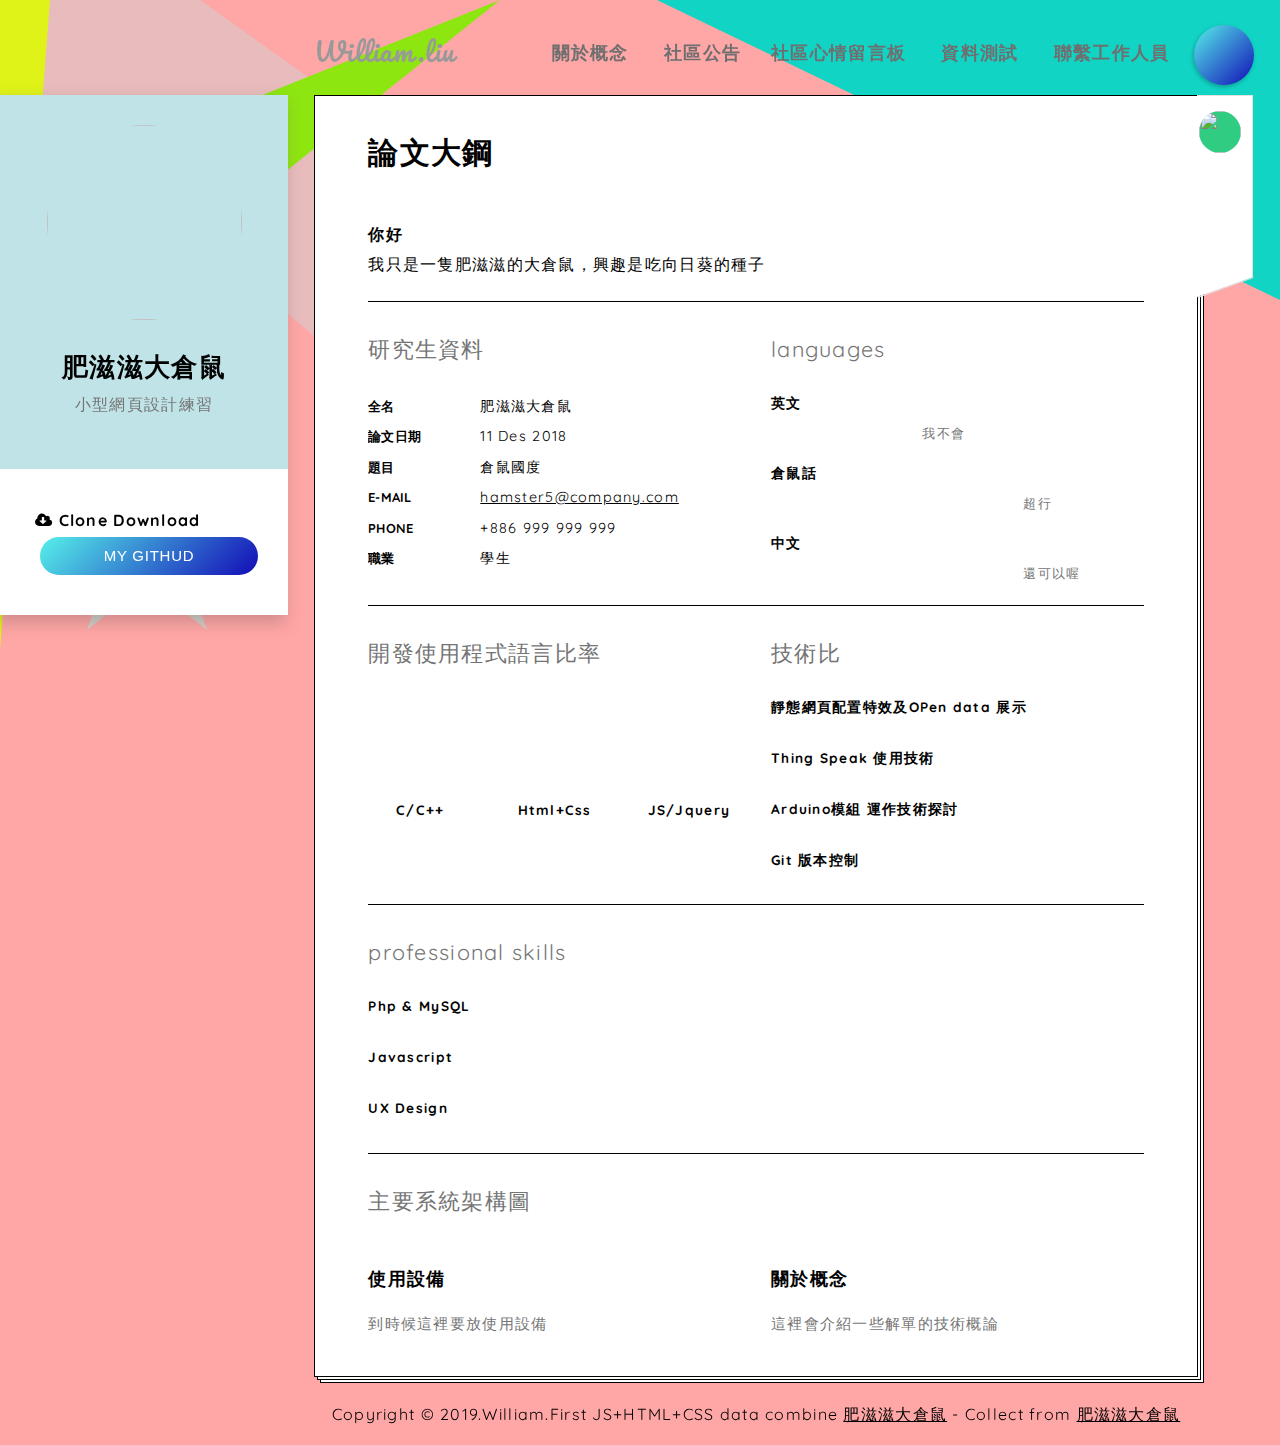
==== commit a1305514: "change color" ====
--- a/index.html
+++ b/index.html
@@ -76,7 +76,7 @@
                      <div class="ace-head-row">
                          <div id="ace-head-col1" class="ace-head-col text-left">
                              <a id="ace-logo" class="ace-logo" href="index.html">
-                                <img src="img/uploads/brand/logo.svg" alt="ace resume"><span>.William.liu</span>
+                               William.liu
                              </a>
                          </div>
                          
--- a/style.css
+++ b/style.css
@@ -4863,6 +4863,7 @@
 
 .ace-logo {
     font-family: 'Pacifico', cursive;
+	  color:#999;
 }
 
 /**
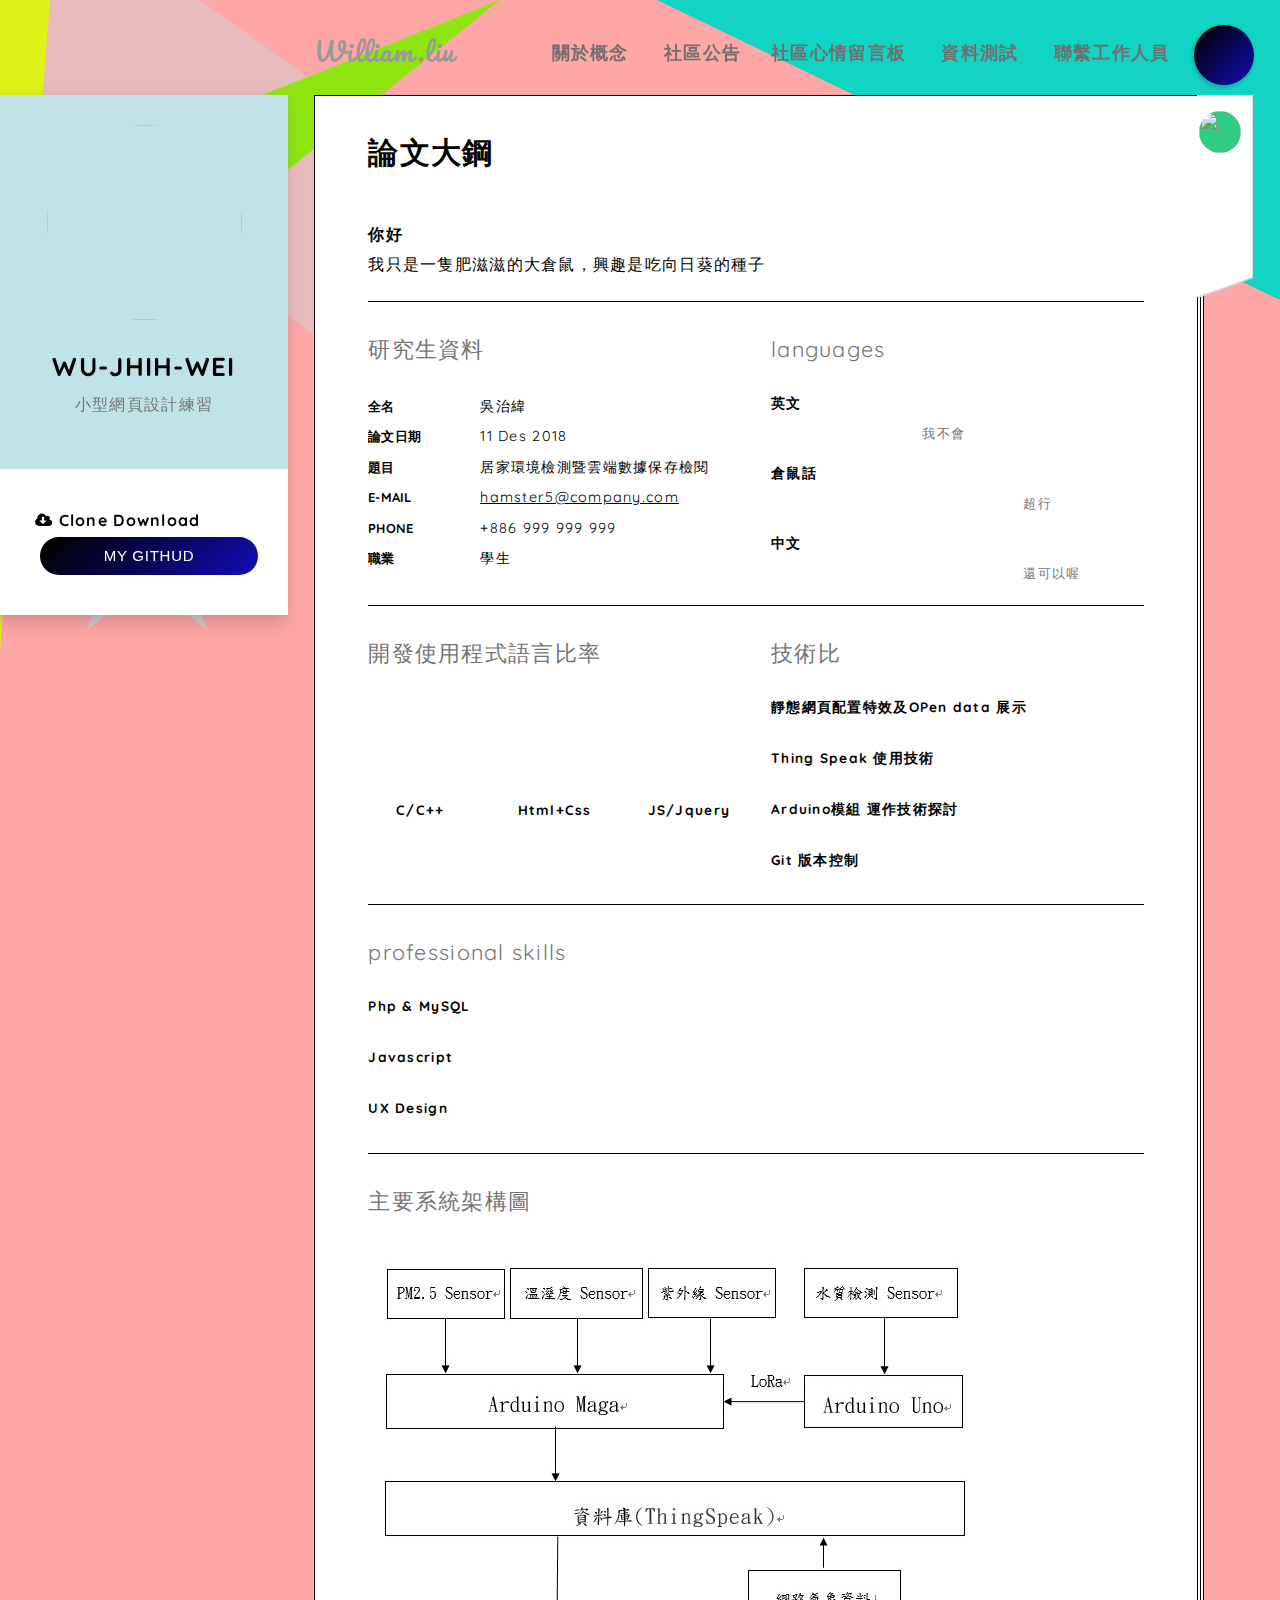
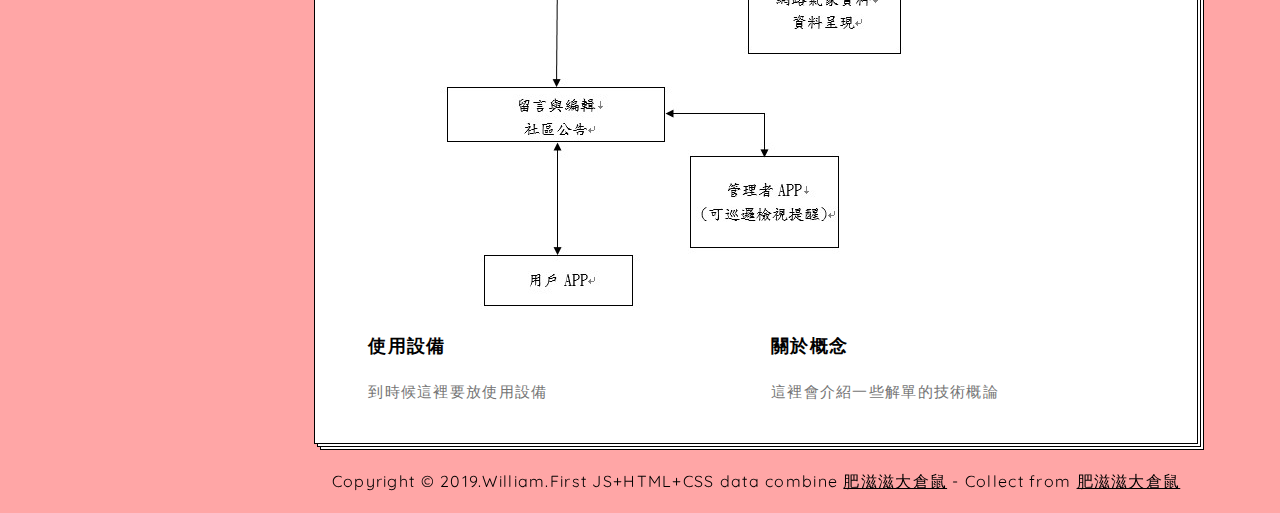
==== commit 65252330: "Update index.html" ====
--- a/index.html
+++ b/index.html
@@ -132,7 +132,7 @@
         <article id="ace-card" class="ace-card bg-primary">
 			<div class="ace-card-inner text-center">
 				<img class="avatar avatar-195" src="img/uploads/avatar/Ather_Mikey_195.png" width="195" height="195" alt="">
-				<h1>肥滋滋大倉鼠</h1>
+				<h1>WU-JHIH-WEI</h1>
 				<p class="text-muted">小型網頁設計練習</p>
 				<ul class="ace-social clear-list">
                 <li><a href="https://facebook.com"><span class="ace-icon ace-icon-facebook"></span></a></li>
@@ -227,13 +227,13 @@
 
                     <dl class="dl-horizontal clear-mrg">
                         <dt class="text-upper">全名</dt>
-                        <dd>肥滋滋大倉鼠</dd>
+                        <dd>吳治緯</dd>
 
                         <dt class="text-upper">論文日期</dt>
                         <dd>11 Des 2018</dd>
 
                         <dt class="text-upper">題目</dt>
-                        <dd>倉鼠國度</dd>
+                        <dd>居家環境檢測暨雲端數據保存檢閱</dd>
 
                         <dt class="text-upper">e-mail</dt>
                         <dd><a href="mailto:robertsmith@company.com">hamster5@company.com</a></dd>
--- a/style.css
+++ b/style.css
@@ -2086,7 +2086,7 @@
     text-align: center;
     white-space: nowrap;
    /* background: #000;*/
-	background-image: linear-gradient( 135deg,#52E5E7 5%, #130CB7 100%);
+	background-image: linear-gradient( 135deg,#000 5%, #130CB7 100%);
     vertical-align: middle;
     padding: 7px 25px;
     display: inline-block;
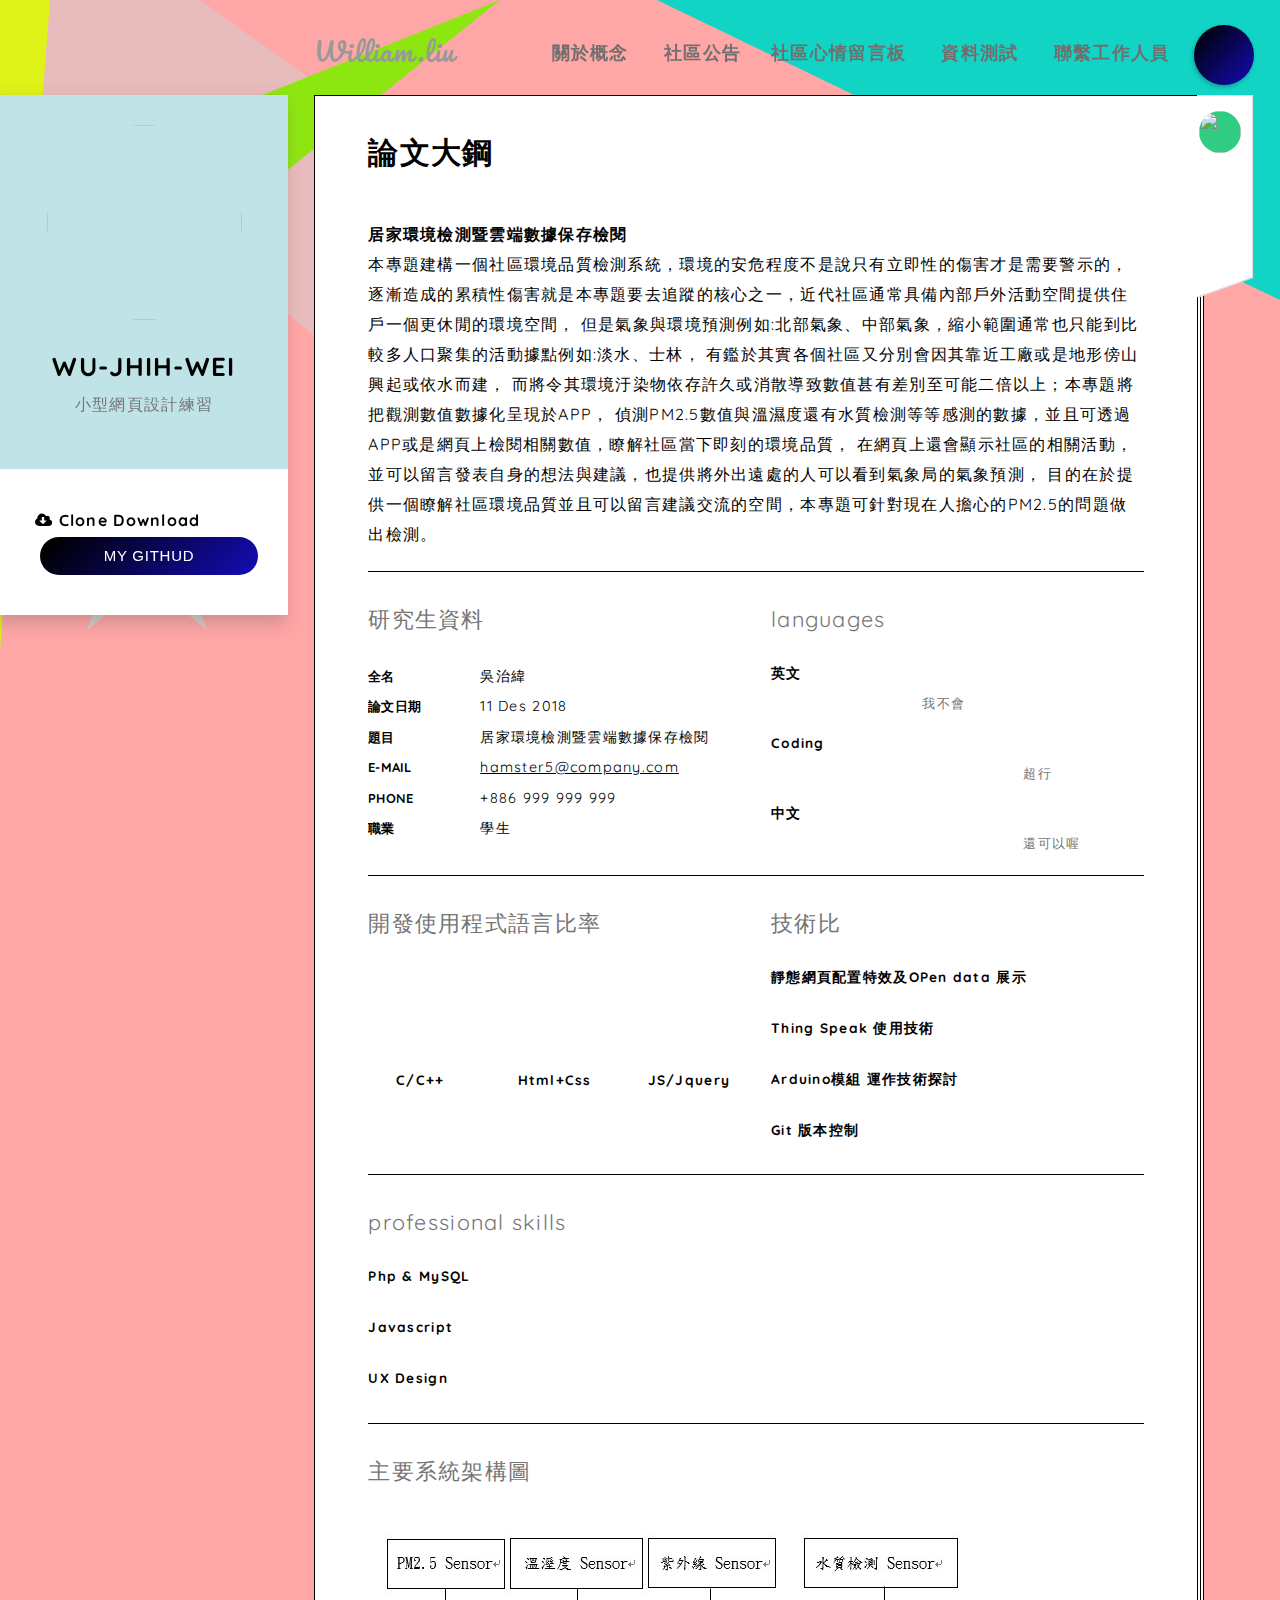
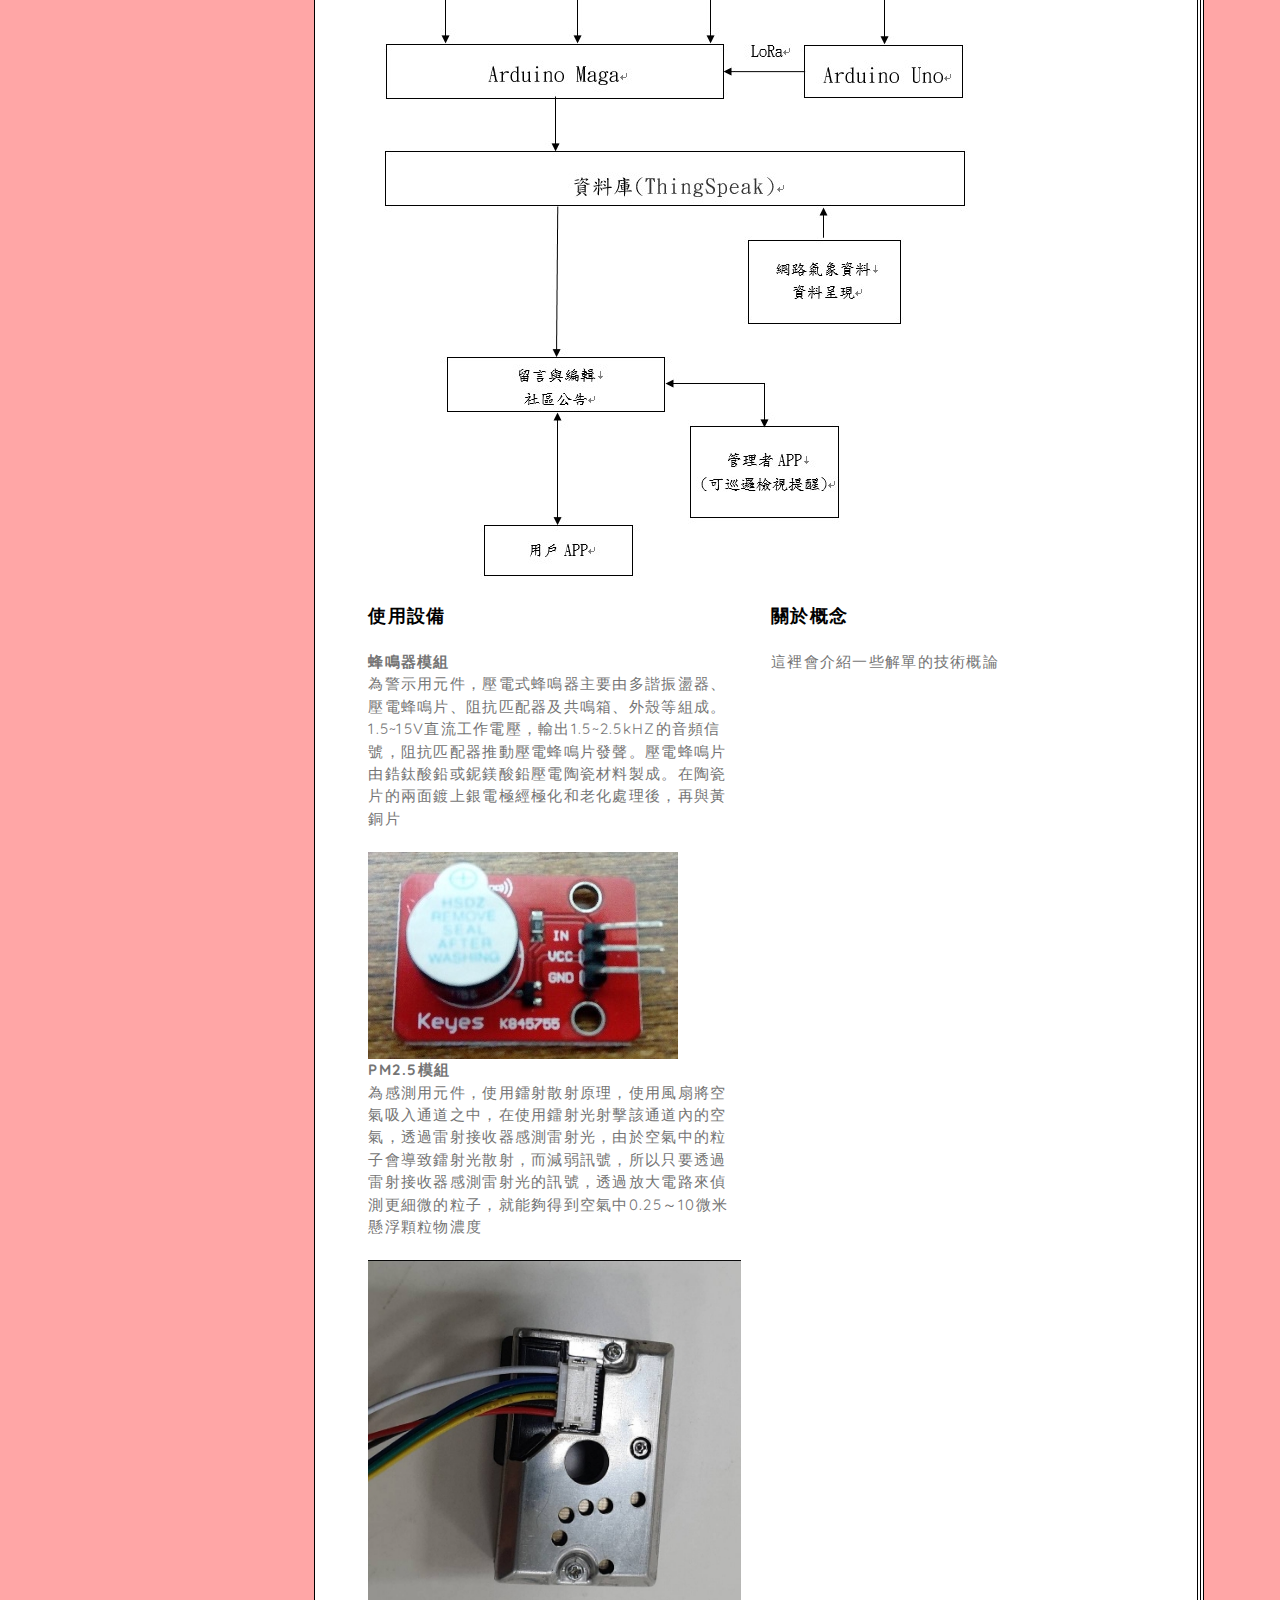
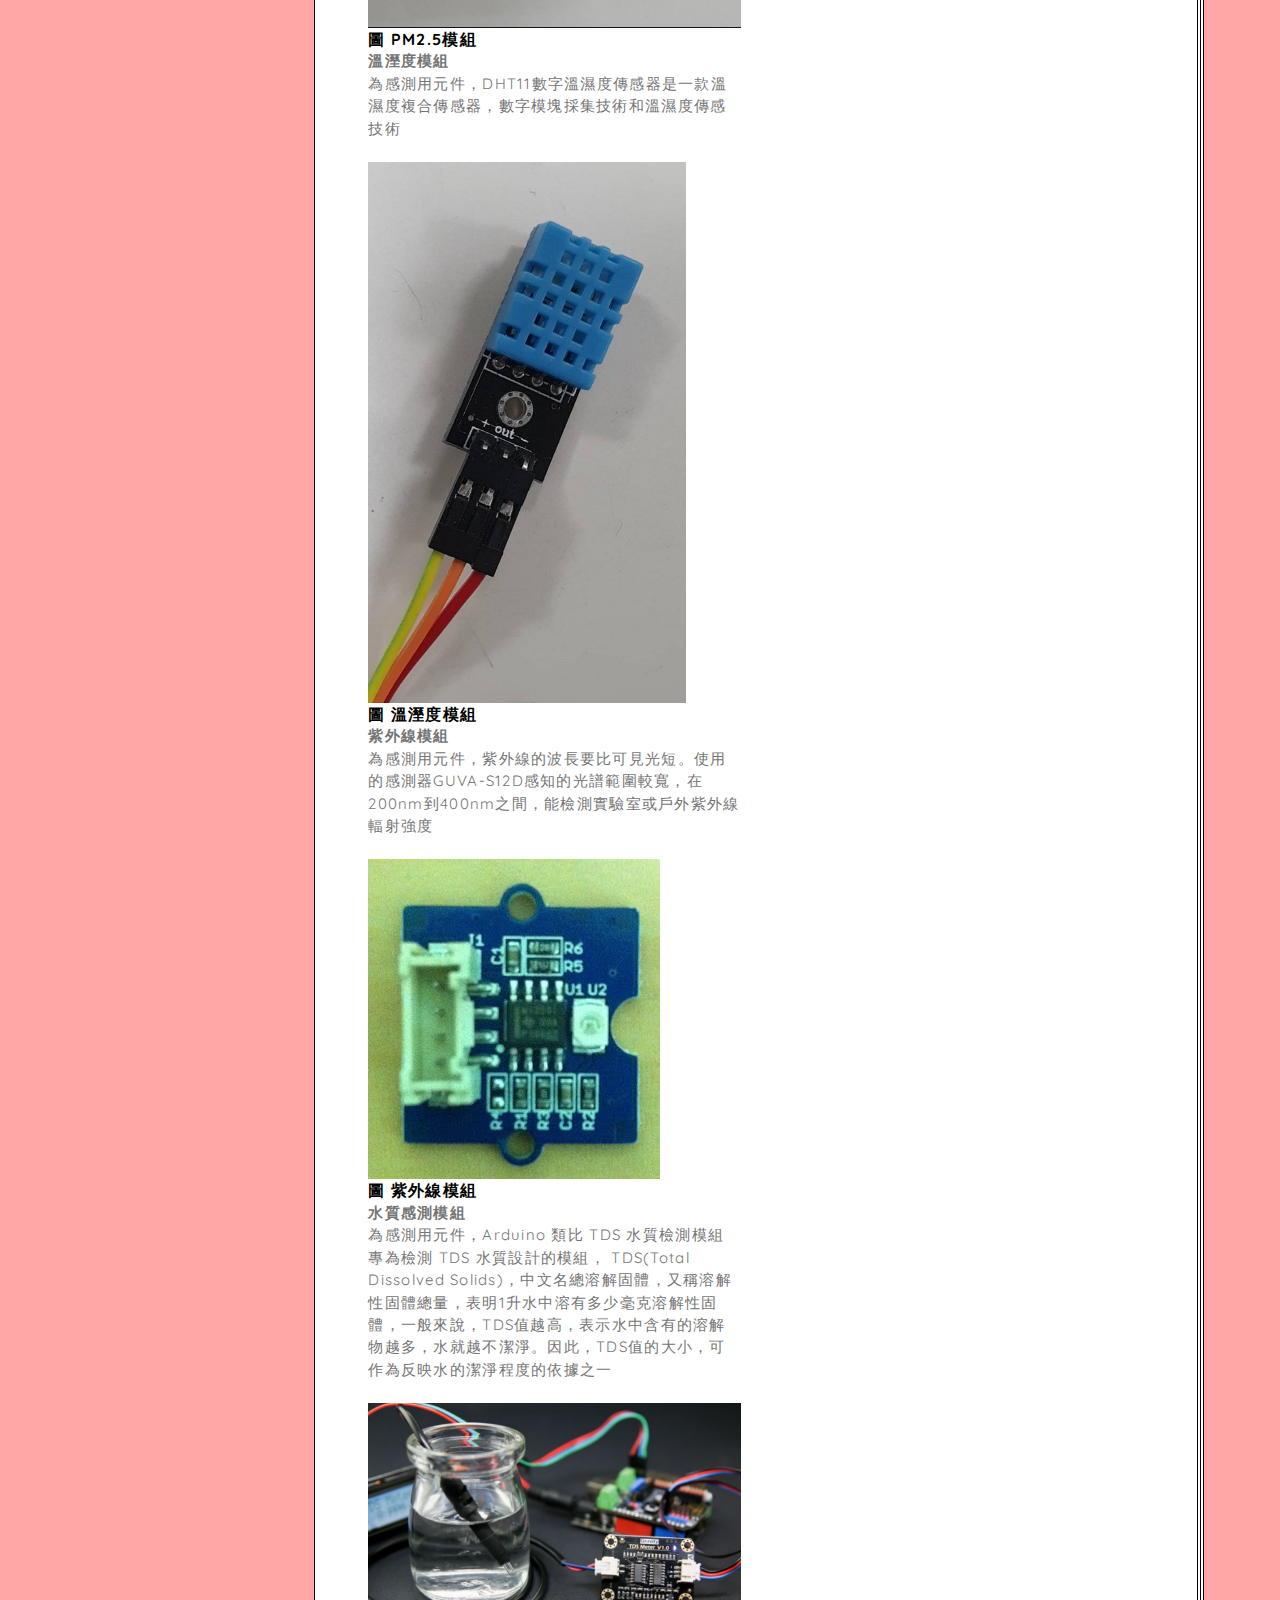
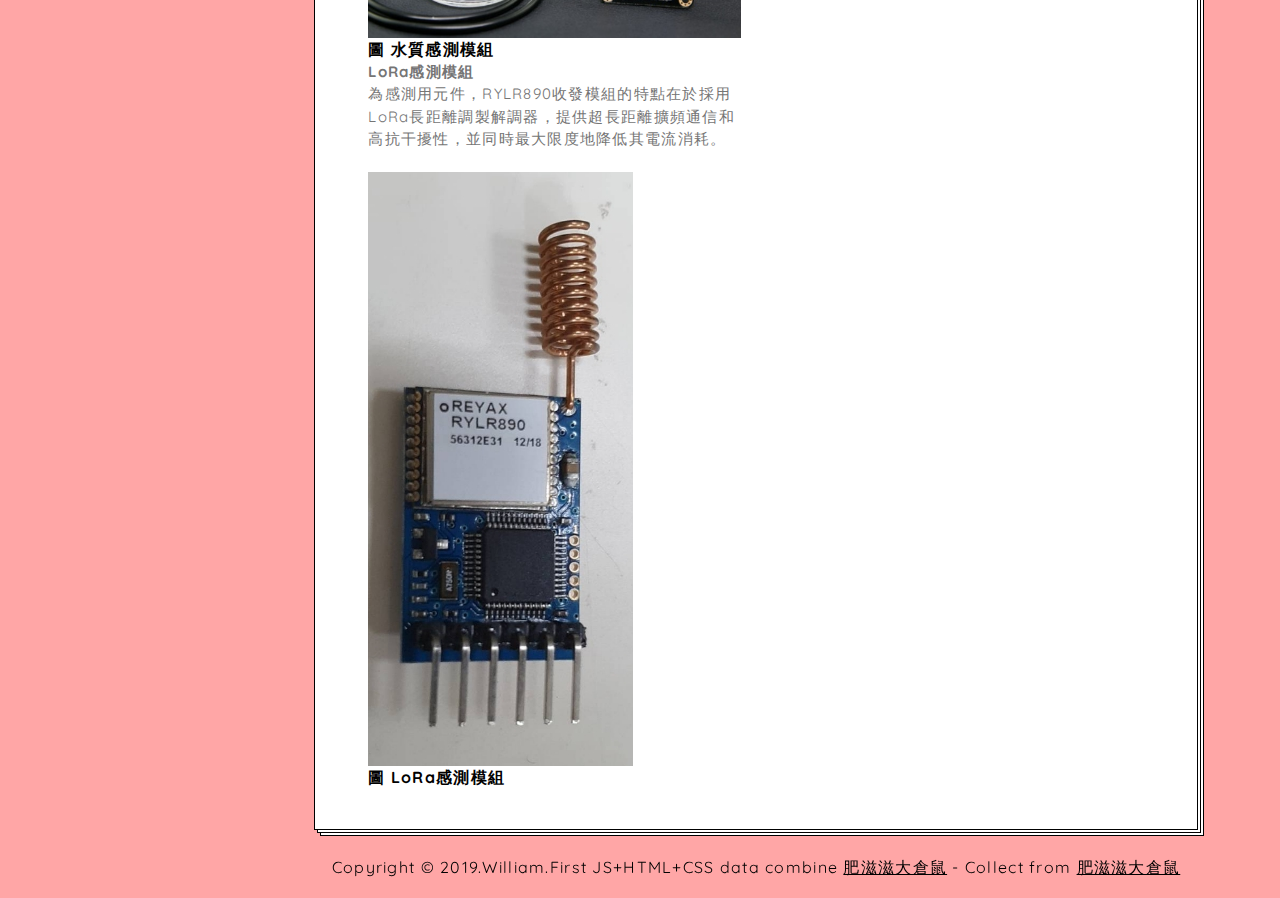
==== commit c1e17727: "UpdateSensor" ====
--- a/index.html
+++ b/index.html
@@ -210,8 +210,15 @@
                 <div class="col-sm-12 clear-mrg text-box">
                     <h2 class="title-lg text-upper">論文大鋼</h2>
 
-                    <p><b>你好</b><br>
-                        我只是一隻肥滋滋的大倉鼠，興趣是吃向日葵的種子</p>
+                    <p><b>居家環境檢測暨雲端數據保存檢閱</b><br>
+                          本專題建構一個社區環境品質檢測系統，環境的安危程度不是說只有立即性的傷害才是需要警示的，
+						  逐漸造成的累積性傷害就是本專題要去追蹤的核心之一，近代社區通常具備內部戶外活動空間提供住戶一個更休閒的環境空間，
+						  但是氣象與環境預測例如:北部氣象、中部氣象，縮小範圍通常也只能到比較多人口聚集的活動據點例如:淡水、士林，
+						  有鑑於其實各個社區又分別會因其靠近工廠或是地形傍山興起或依水而建，
+						  而將令其環境汙染物依存許久或消散導致數值甚有差別至可能二倍以上；本專題將把觀測數值數據化呈現於APP，
+						  偵測PM2.5數值與溫濕度還有水質檢測等等感測的數據，並且可透過APP或是網頁上檢閱相關數值，瞭解社區當下即刻的環境品質，
+						  在網頁上還會顯示社區的相關活動，並可以留言發表自身的想法與建議，也提供將外出遠處的人可以看到氣象局的氣象預測，
+						  目的在於提供一個瞭解社區環境品質並且可以留言建議交流的空間，本專題可針對現在人擔心的PM2.5的問題做出檢測。</p>
 
                     <!--<p class="text-right">
                         <img src="img/uploads/signature.png" alt="">
@@ -267,7 +274,7 @@
                     </div>
 
                     <div class="progress-bullets ace-animate" role="progressbar" aria-valuenow="8" aria-valuemin="0" aria-valuemax="10">
-                        <strong class="progress-title">倉鼠話</strong>
+                        <strong class="progress-title">Coding</strong>
                         <span class="progress-bar">
                             <span class="bullet fill"></span>
                             <span class="bullet fill"></span>
@@ -428,8 +435,49 @@
                         <h3 class="award-title">使用設備</h3>
 
                         <div class="award-text text-muted clear-mrg">
-                            <p>到時候這裡要放使用設備</p>
-                        </div>
+						<b>蜂鳴器模組</b>
+                            <p>為警示用元件，壓電式蜂鳴器主要由多諧振盪器、壓電蜂鳴片、阻抗匹配器及共鳴箱、外殼等組成。1.5~15V直流工作電壓，輸出1.5~2.5kHZ的音頻信號，阻抗匹配器推動壓電蜂鳴片發聲。壓電蜂鳴片由鋯鈦酸鉛或鈮鎂酸鉛壓電陶瓷材料製成。在陶瓷片的兩面鍍上銀電極經極化和老化處理後，再與黃銅片</p>
+                       <img src="img/uploads/Sensor01.png" alt="">
+					
+					 
+					   </div>
+					 
+						 
+					<div class="award-text text-muted clear-mrg">
+					    <b>PM2.5模組</b>
+                            <p>    為感測用元件，使用鐳射散射原理，使用風扇將空氣吸入通道之中，在使用鐳射光射擊該通道內的空氣，透過雷射接收器感測雷射光，由於空氣中的粒子會導致鐳射光散射，而減弱訊號，所以只要透過雷射接收器感測雷射光的訊號，透過放大電路來偵測更細微的粒子，就能夠得到空氣中0.25～10微米懸浮顆粒物濃度</p>
+                       <img src="img/uploads/Sensor02.png" alt="">
+					   </div> 
+					      <b>圖 PM2.5模組</b>
+						  
+				    <div class="award-text text-muted clear-mrg">
+						<b>溫溼度模組</b>
+                            <p>為感測用元件，DHT11數字溫濕度傳感器是一款溫濕度複合傳感器，數字模塊採集技術和溫濕度傳感技術</p>
+                       <img src="img/uploads/Sensor03.png" alt="">
+					   </div> 
+					    <b>圖 溫溼度模組</b>
+						
+				     <div class="award-text text-muted clear-mrg">
+						<b>紫外線模組</b>
+                            <p>為感測用元件，紫外線的波長要比可見光短。使用的感測器GUVA-S12D感知的光譜範圍較寬，在200nm到400nm之間，能檢測實驗室或戶外紫外線輻射強度</p>
+                       <img src="img/uploads/Sensor04.png" alt="">
+					   </div> 				   
+					   <b>圖 紫外線模組</b>
+					   
+					  <div class="award-text text-muted clear-mrg">
+						<b>水質感測模組</b>
+                            <p>為感測用元件，Arduino 類比 TDS 水質檢測模組 專為檢測 TDS 水質設計的模組， TDS(Total Dissolved Solids)，中文名總溶解固體，又稱溶解性固體總量，表明1升水中溶有多少毫克溶解性固體，一般來說，TDS值越高，表示水中含有的溶解物越多，水就越不潔淨。因此，TDS值的大小，可作為反映水的潔淨程度的依據之一</p>
+                       <img src="img/uploads/Sensor05.png" alt="">
+					   </div> 				   
+					   <b>圖 水質感測模組</b>
+					   
+					   
+					 <div class="award-text text-muted clear-mrg">
+						<b>LoRa感測模組</b>
+                            <p>為感測用元件，RYLR890收發模組的特點在於採用LoRa長距離調製解調器，提供超長距離擴頻通信和高抗干擾性，並同時最大限度地降低其電流消耗。</p>
+                       <img src="img/uploads/Sensor06.png" alt="">
+					   </div> 				   
+					   <b>圖 LoRa感測模組</b>
                     </div>
                 </div><!-- .col-sm-6 -->
 
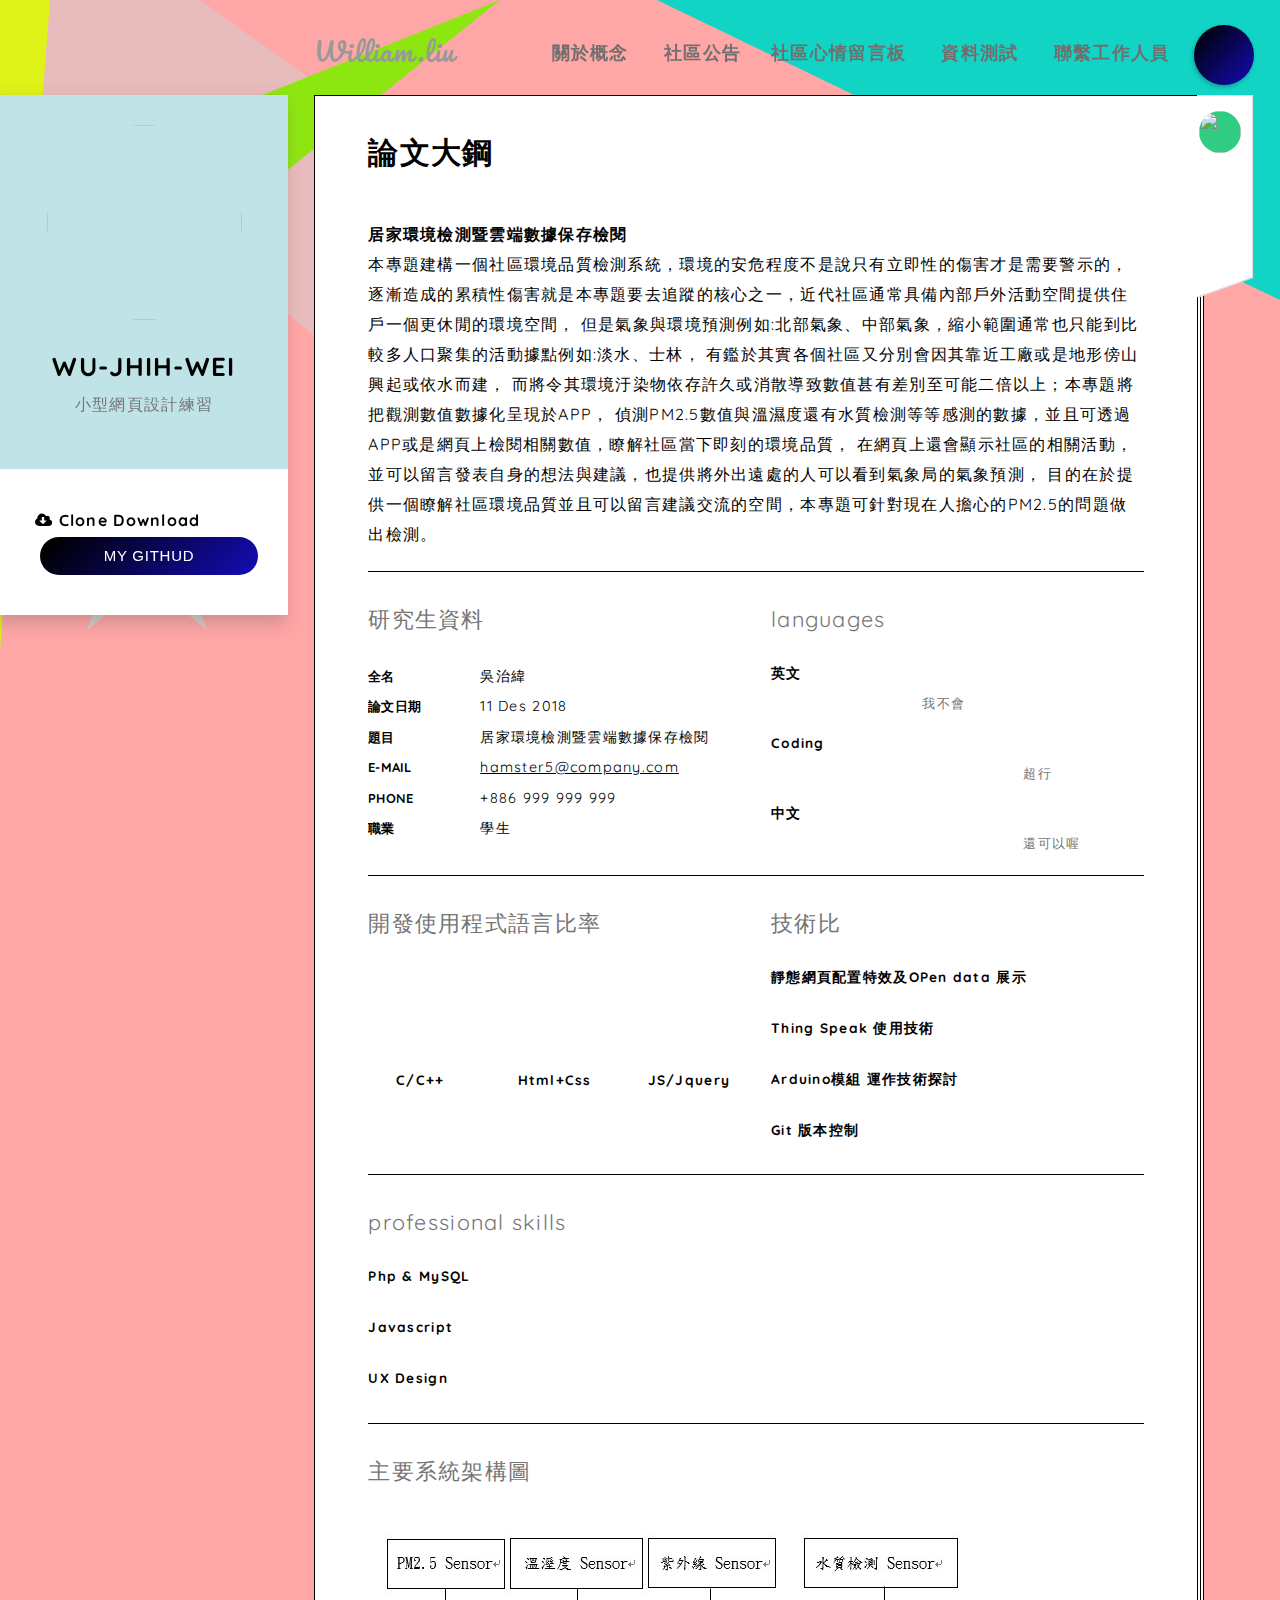
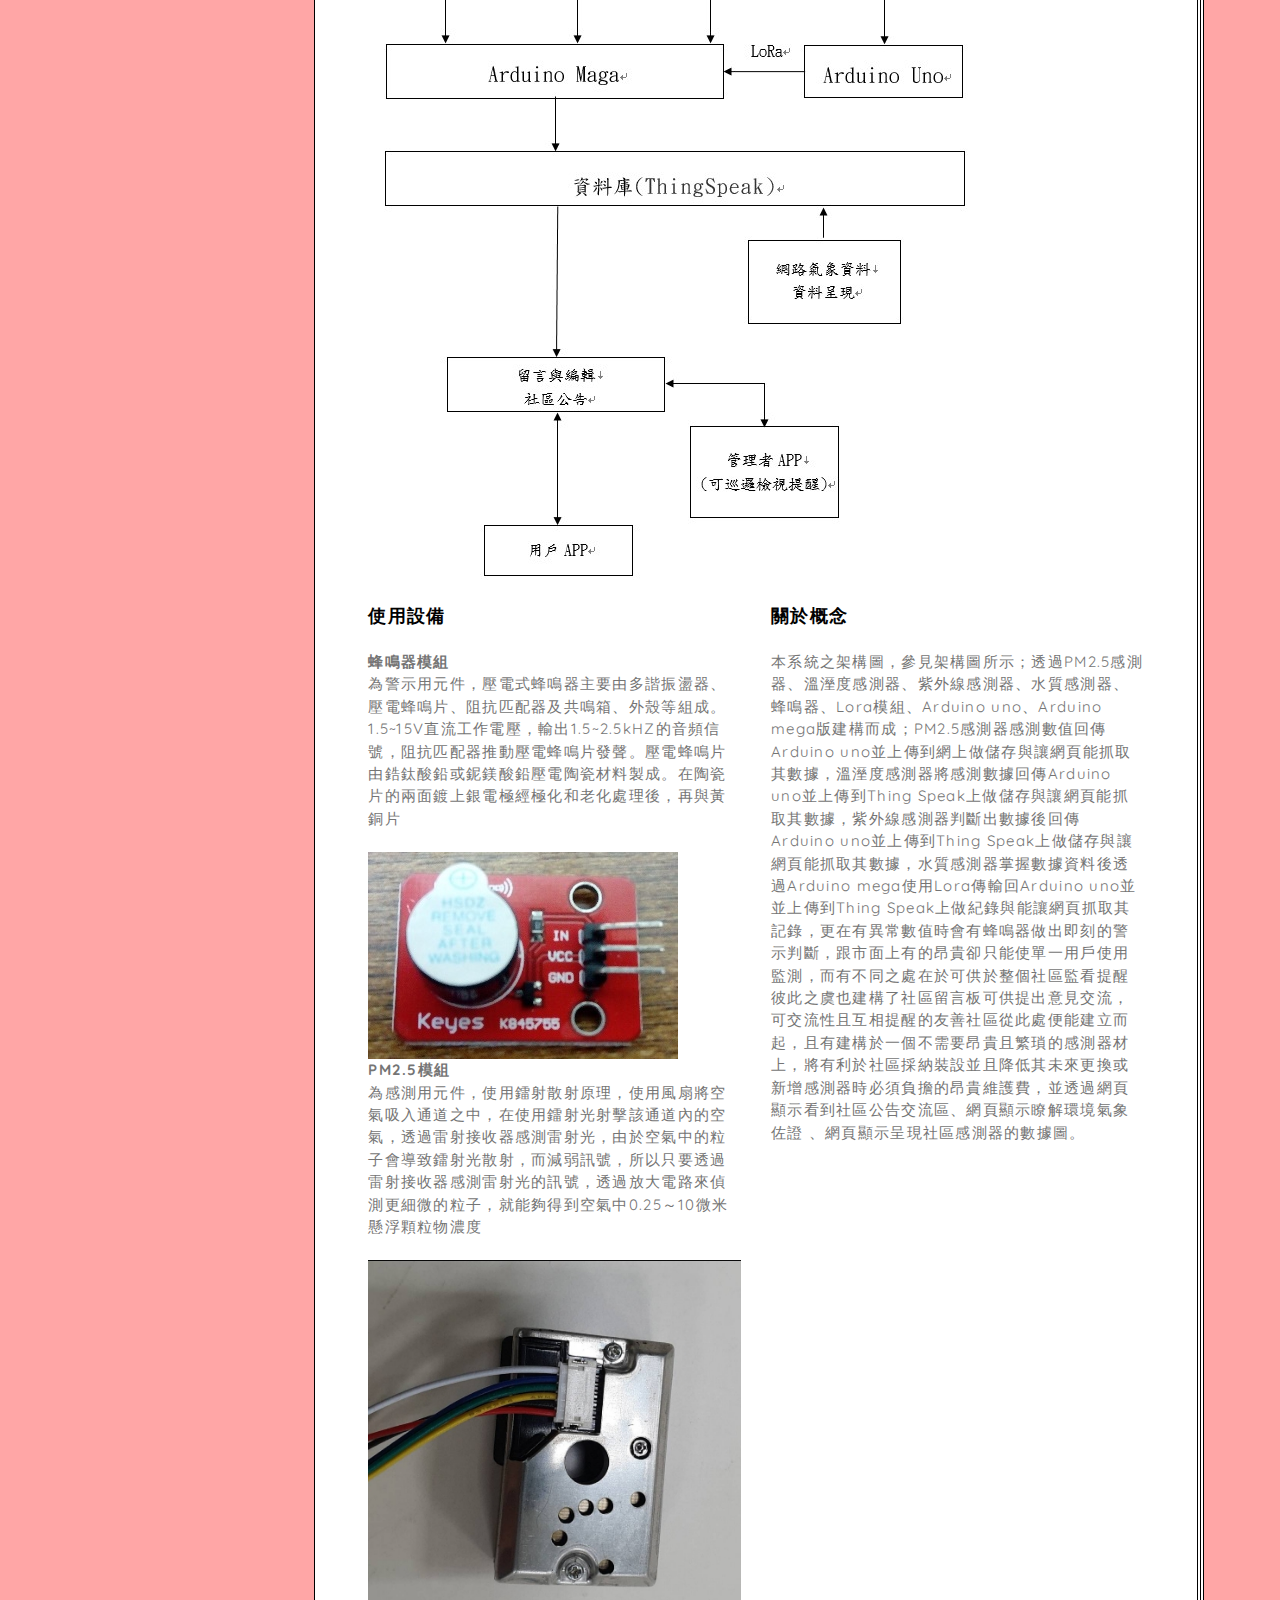
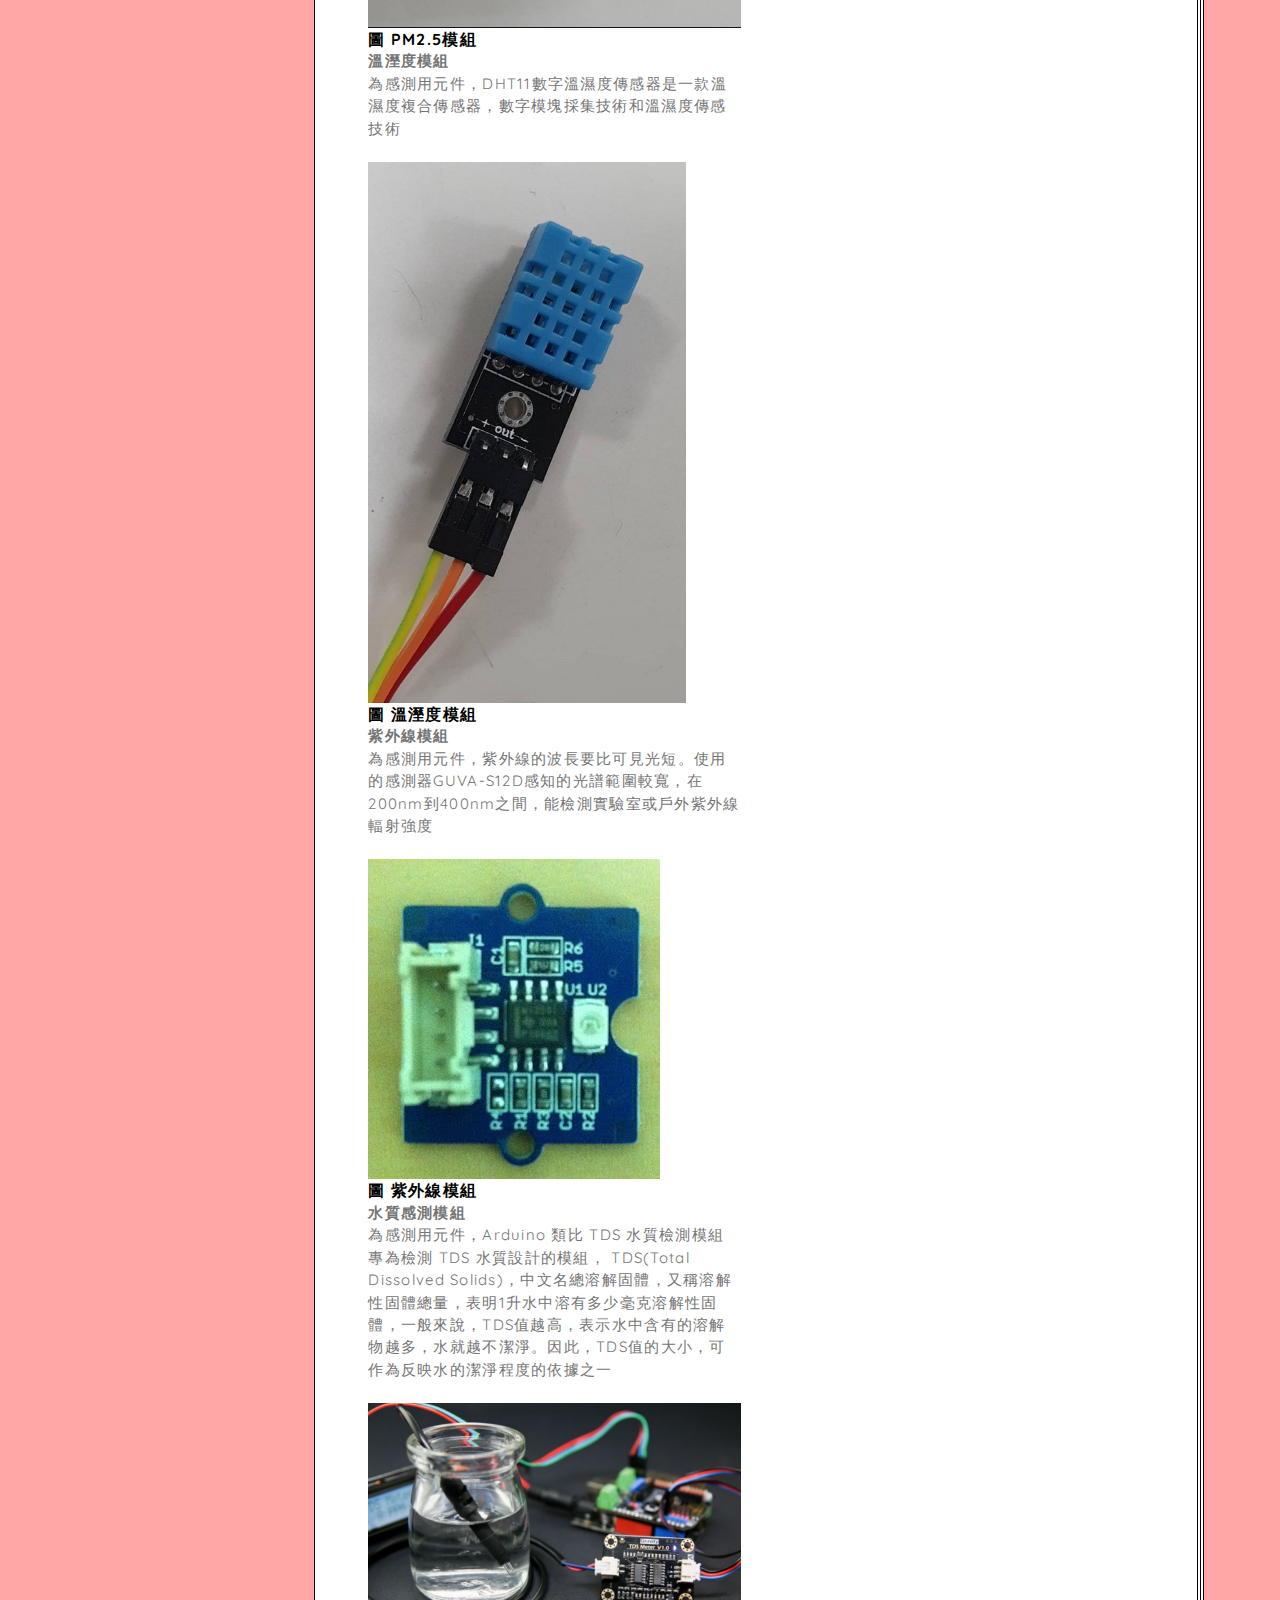
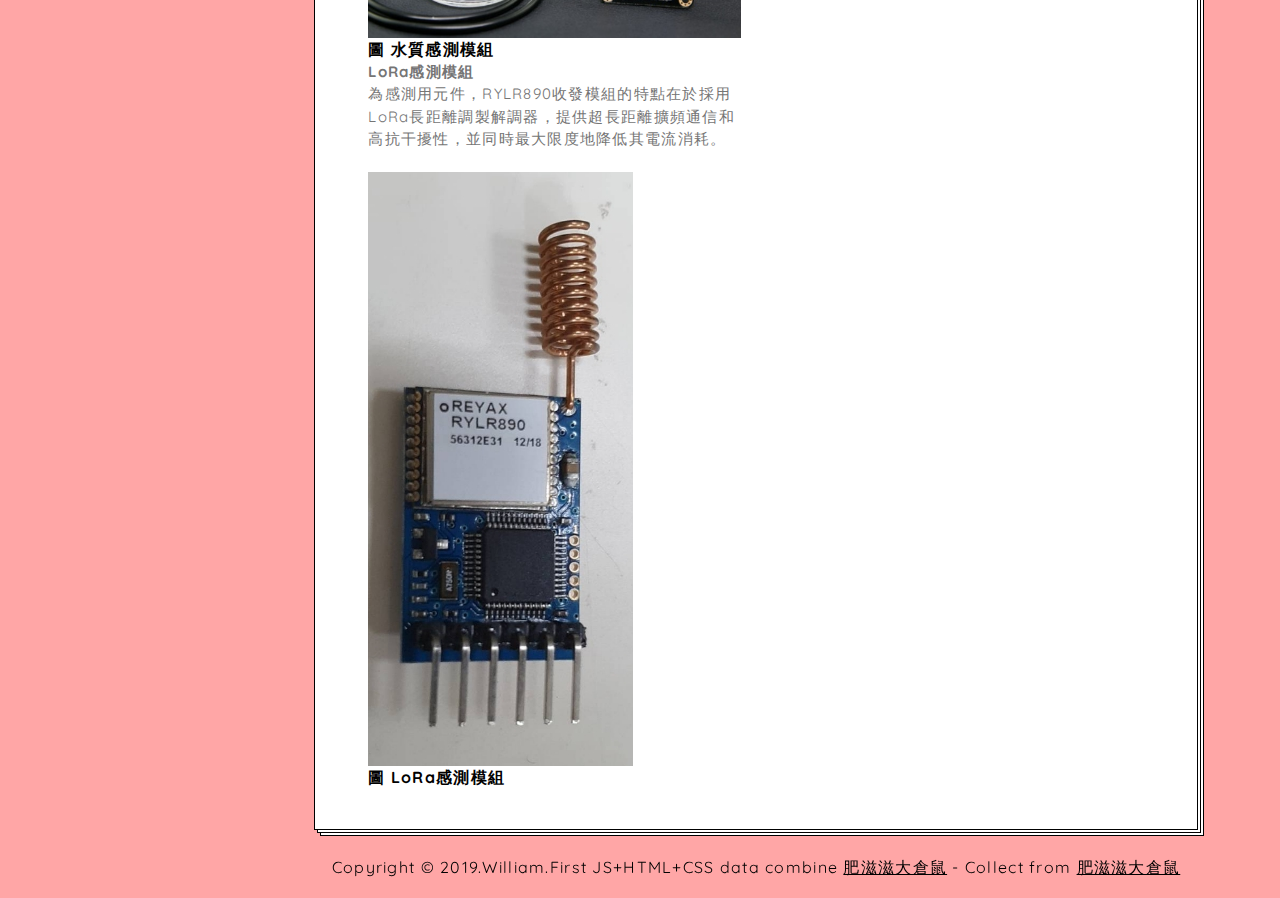
==== commit 8280be3a: "add New" ====
--- a/index.html
+++ b/index.html
@@ -490,7 +490,7 @@
                         <h3 class="award-title">關於概念</h3>
 
                         <div class="award-text text-muted clear-mrg">
-                            <p>這裡會介紹一些解單的技術概論</p>
+                            <p>本系統之架構圖，參見架構圖所示；透過PM2.5感測器、溫溼度感測器、紫外線感測器、水質感測器、蜂鳴器、Lora模組、Arduino uno、Arduino mega版建構而成；PM2.5感測器感測數值回傳Arduino uno並上傳到網上做儲存與讓網頁能抓取其數據，溫溼度感測器將感測數據回傳Arduino uno並上傳到Thing Speak上做儲存與讓網頁能抓取其數據，紫外線感測器判斷出數據後回傳Arduino uno並上傳到Thing Speak上做儲存與讓網頁能抓取其數據，水質感測器掌握數據資料後透過Arduino mega使用Lora傳輸回Arduino uno並並上傳到Thing Speak上做紀錄與能讓網頁抓取其記錄，更在有異常數值時會有蜂鳴器做出即刻的警示判斷，跟市面上有的昂貴卻只能使單一用戶使用監測，而有不同之處在於可供於整個社區監看提醒彼此之虞也建構了社區留言板可供提出意見交流，可交流性且互相提醒的友善社區從此處便能建立而起，且有建構於一個不需要昂貴且繁瑣的感測器材上，將有利於社區採納裝設並且降低其未來更換或新增感測器時必須負擔的昂貴維護費，並透過網頁顯示看到社區公告交流區、網頁顯示瞭解環境氣象佐證 、網頁顯示呈現社區感測器的數據圖。</p>
                         </div>
                     </div>
                 </div><!-- .col-sm-6 -->
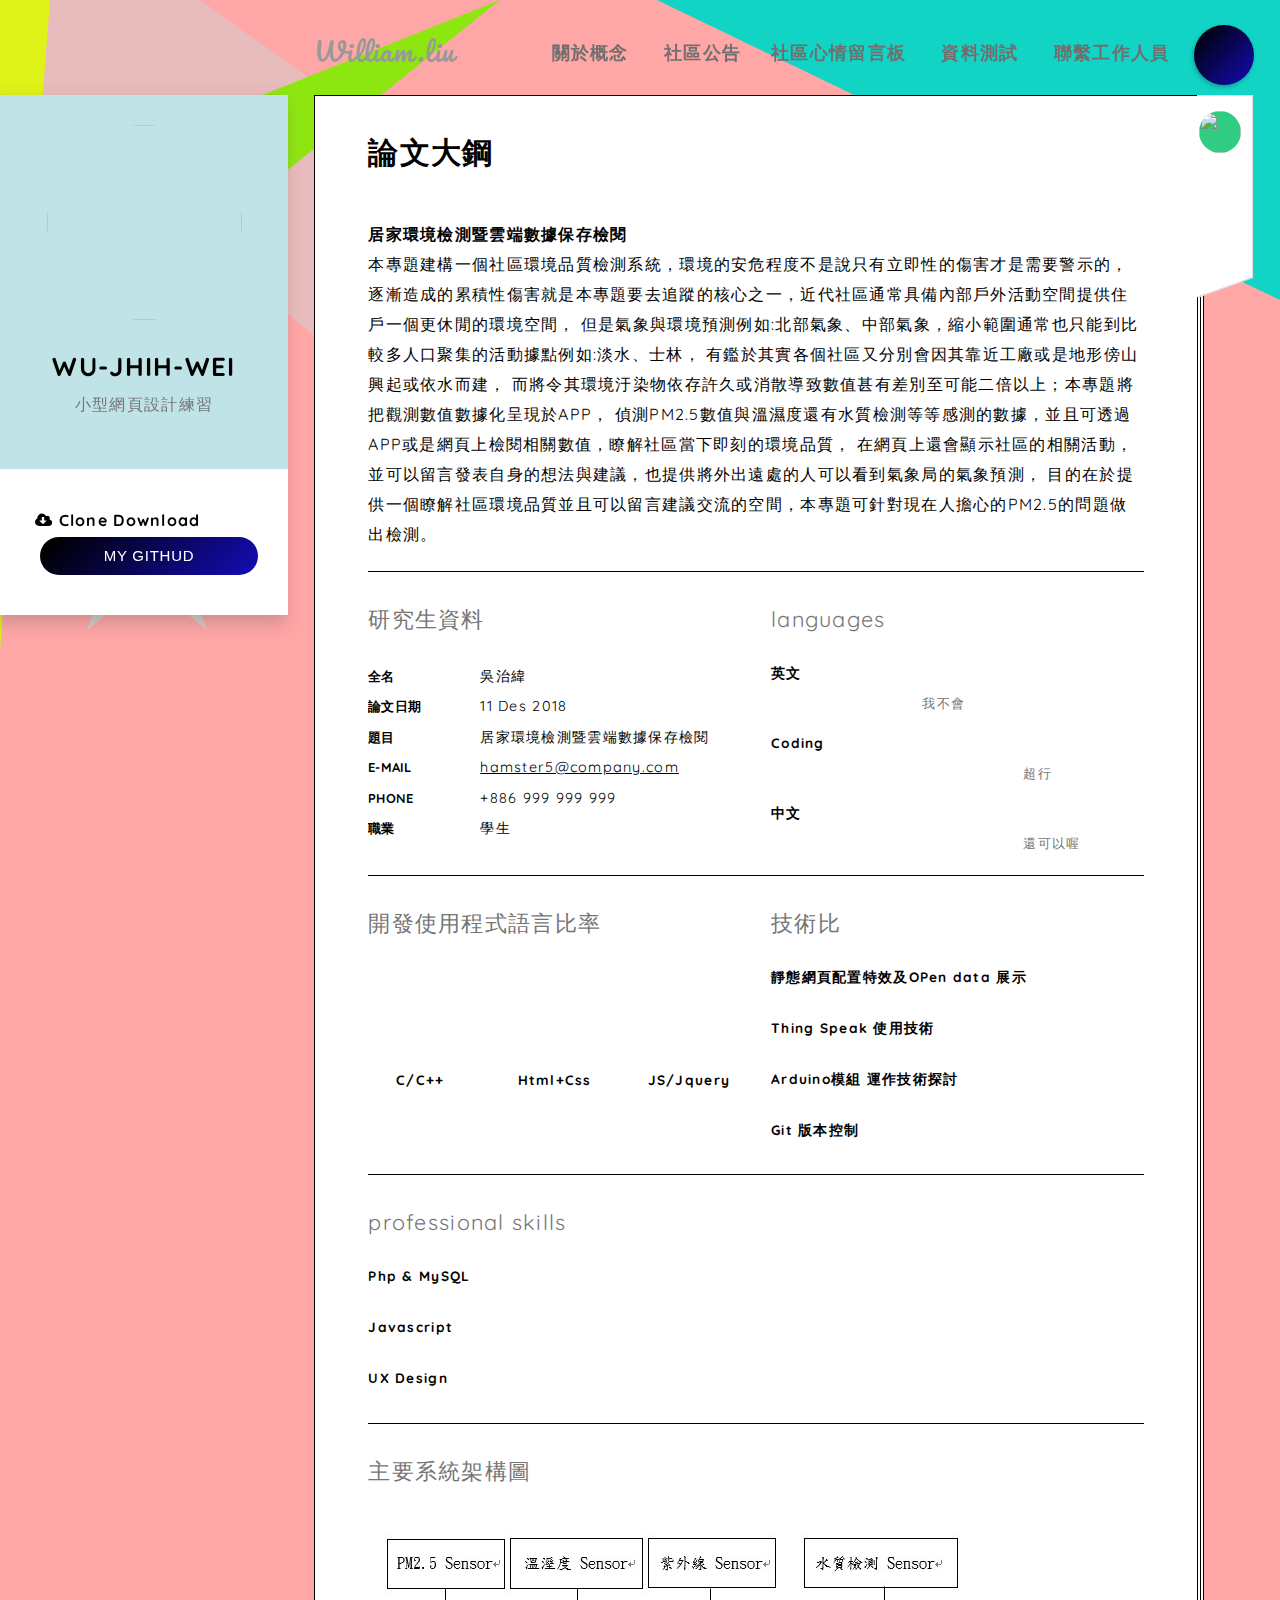
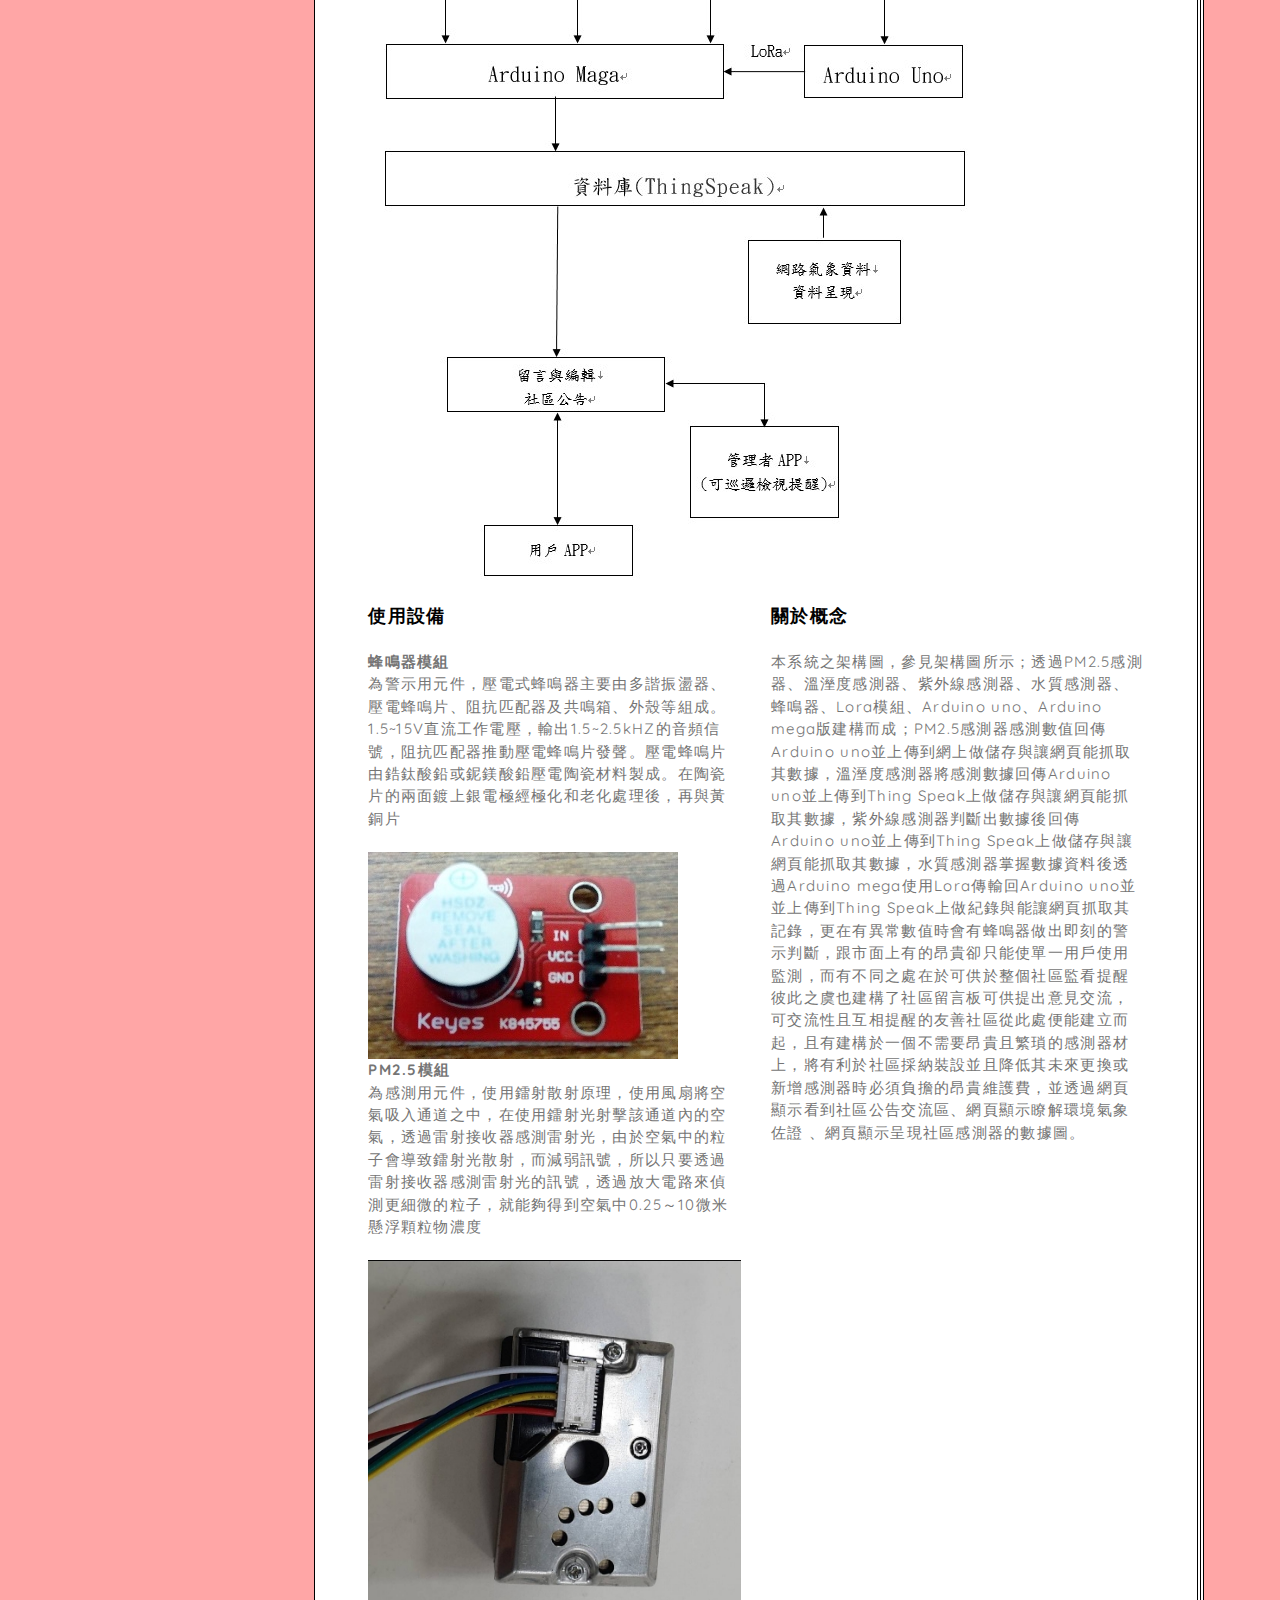
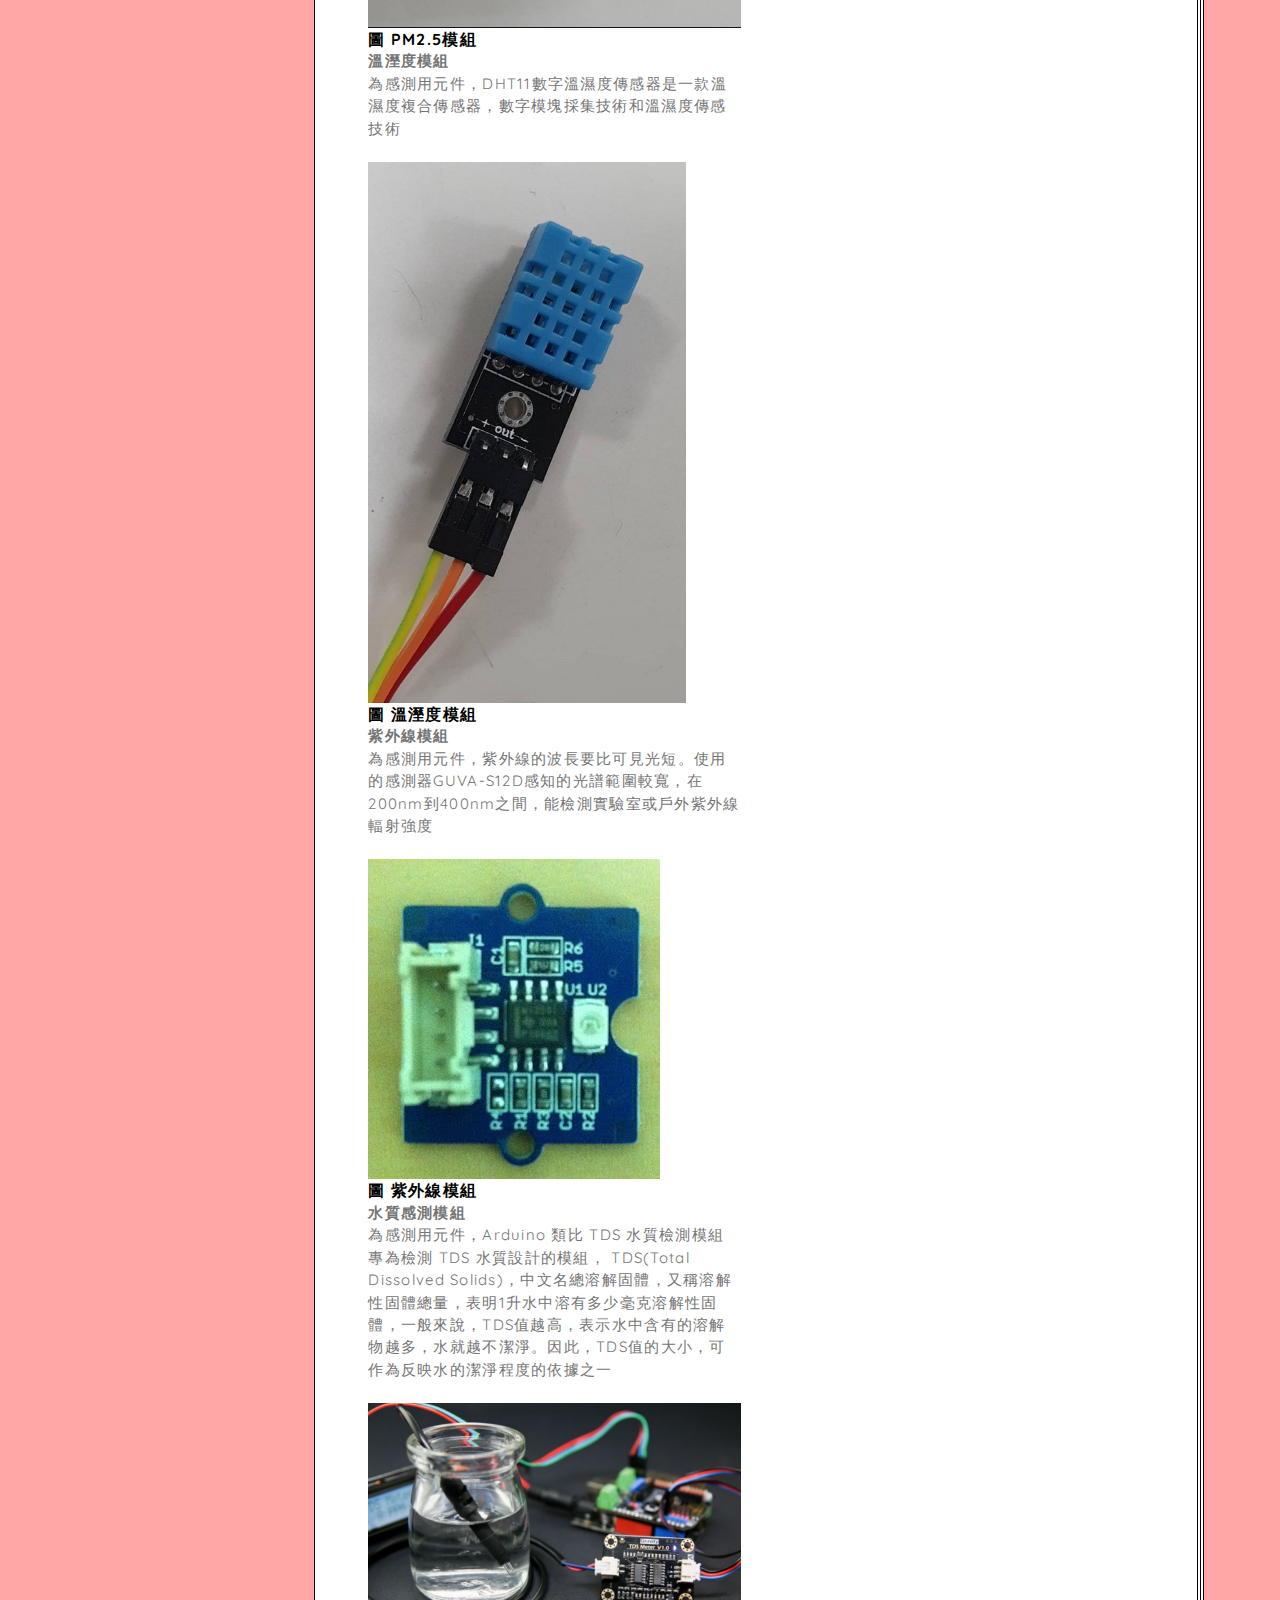
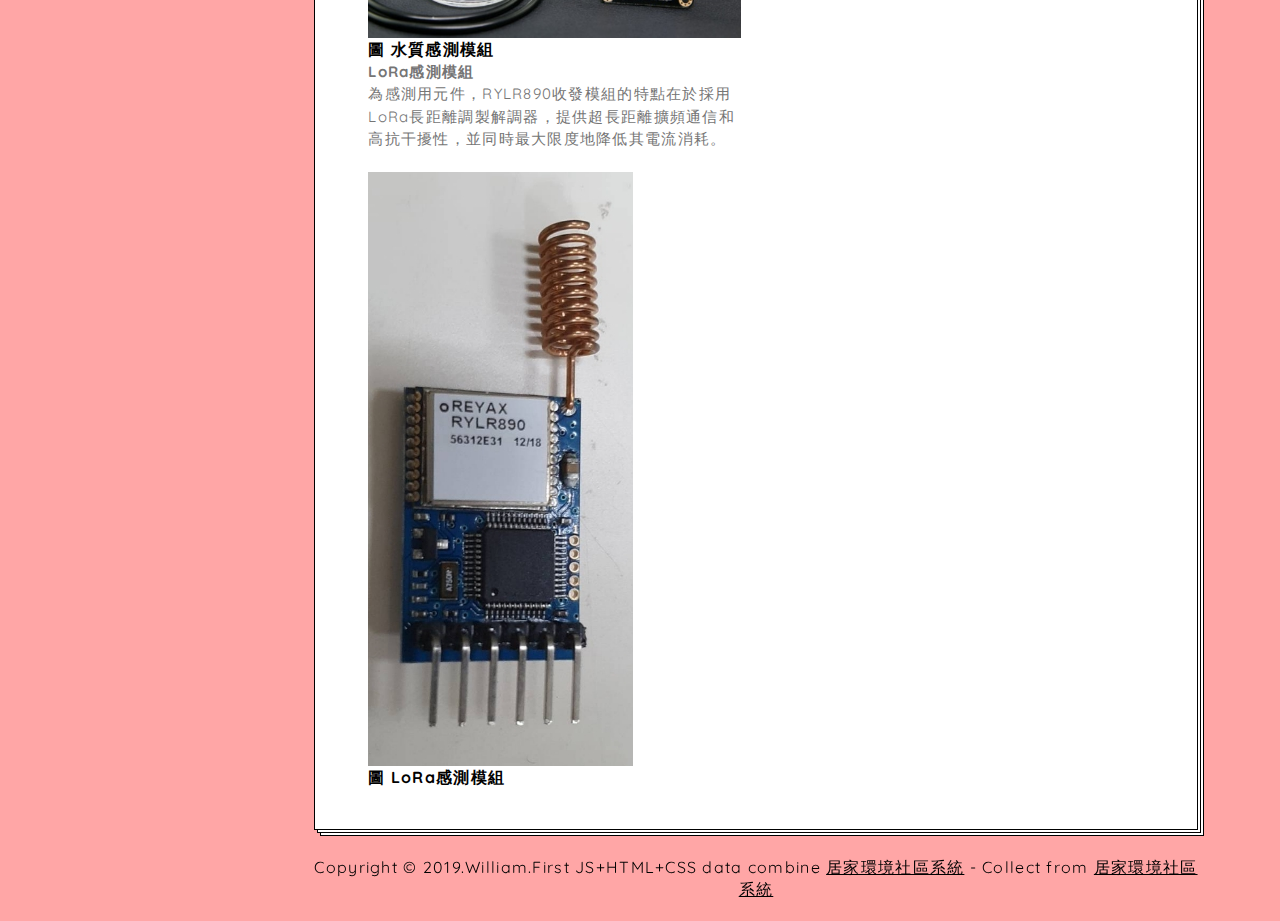
==== commit e56aae23: "add new post" ====
--- a/index.html
+++ b/index.html
@@ -545,7 +545,7 @@
 			<article class="ace-card bg-primary">
 				<div class="ace-card-inner text-center">
 					<img class="avatar avatar-195" src="img/uploads/avatar/Ather_Mikey_195.png" width="195" height="195" alt="">
-					<h1>肥滋滋大倉鼠</h1>
+					<h1>居家環境社區系統</h1>
 					<p class="text-muted">小型網頁設計練習</p>
 					<ul class="ace-social clear-list">
 						<li><a><span class="ace-icon ace-icon-facebook"></span></a></li>
@@ -672,7 +672,7 @@
     <footer id="ace-footer" class="ace-container-shift">
         <div class="ace-container">
 			<div class="ace-footer-cont clear-mrg">
-				<p class="text-center">Copyright &copy; 2019.William.First JS+HTML+CSS data combine <a href="https://www.google.com.tw/" target="_blank" title="肥滋滋大倉鼠">肥滋滋大倉鼠</a> - Collect from <a href="https://www.google.com.tw/" title="MyFacebook" target="_blank">肥滋滋大倉鼠</a></p>				
+				<p class="text-center">Copyright &copy; 2019.William.First JS+HTML+CSS data combine <a href="https://www.cwb.gov.tw/V7/forecast/" target="_blank" title="居家環境社區系統">居家環境社區系統</a> - Collect from <a href="https://www.cwb.gov.tw/V7/forecast/" title="MyFacebook" target="_blank">居家環境社區系統</a></p>				
 			</div>
         </div><!-- .ace-container -->
     </footer><!-- #ace-footer -->
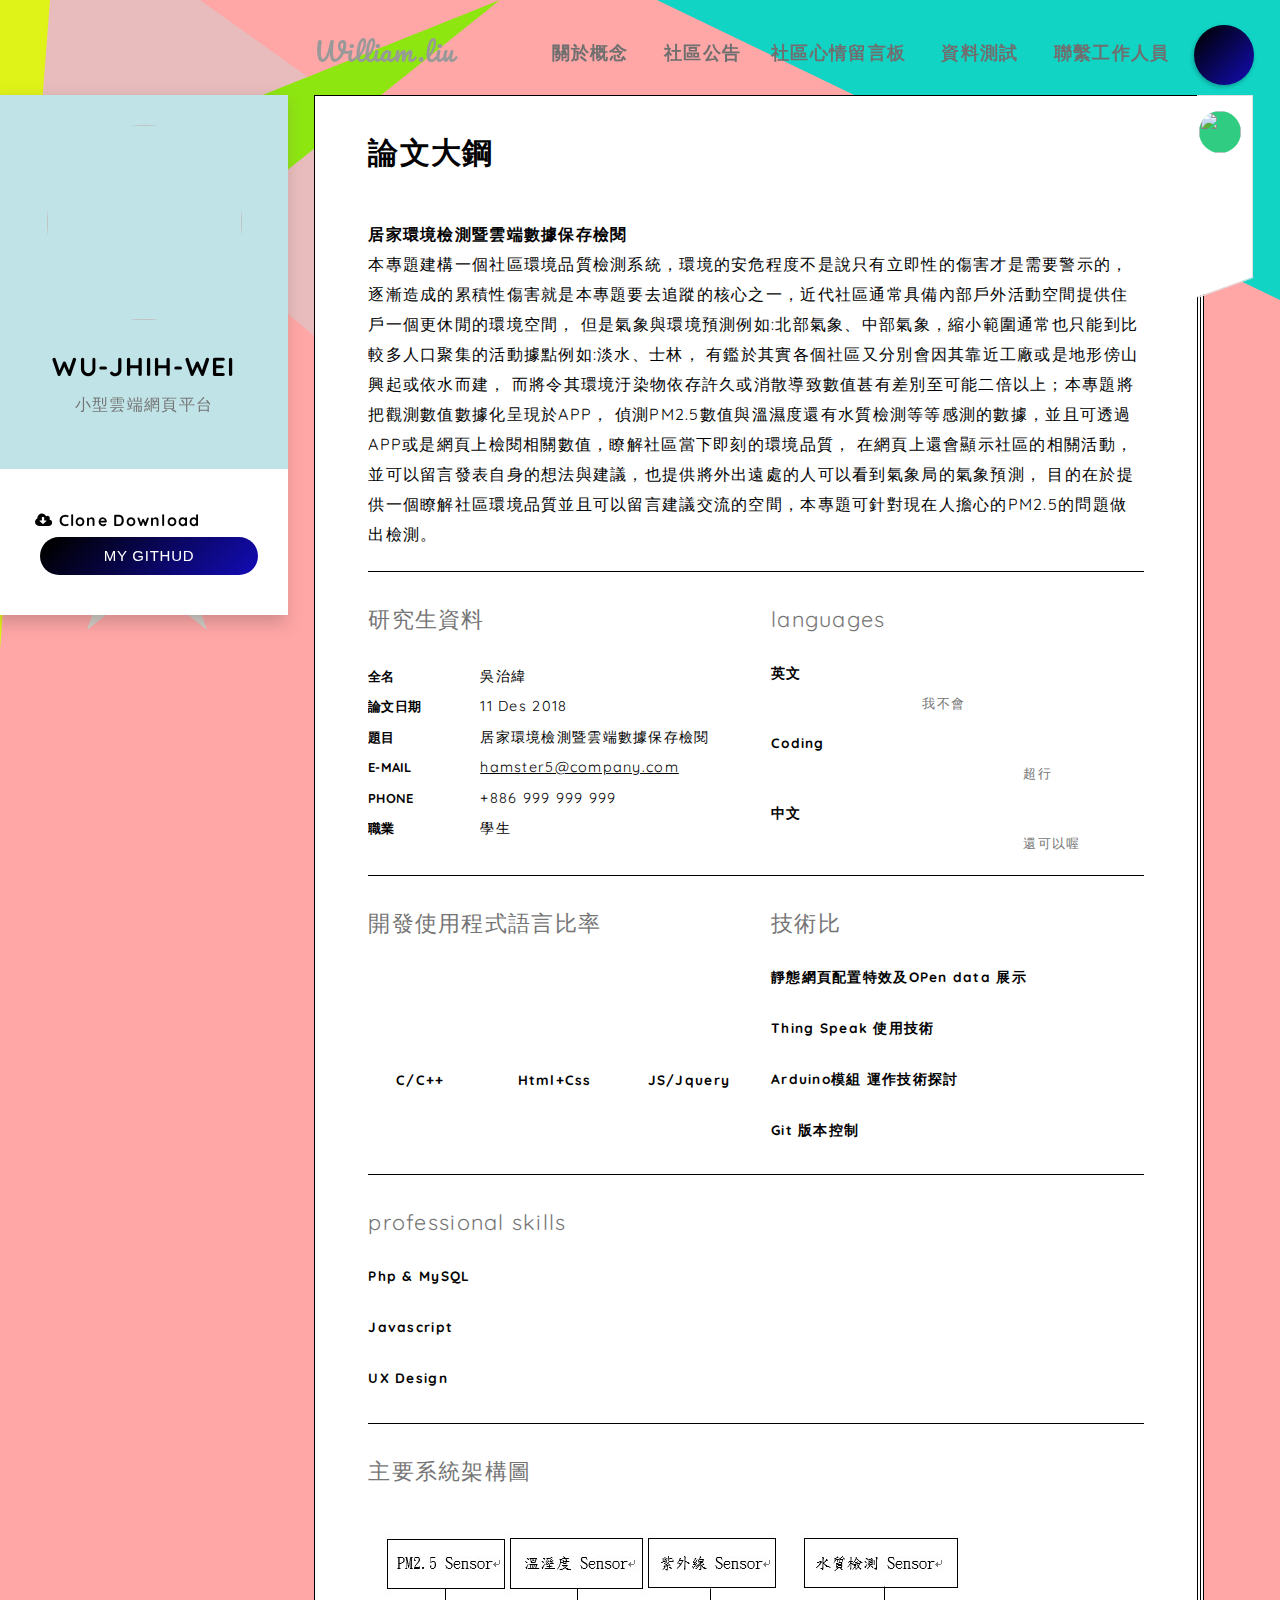
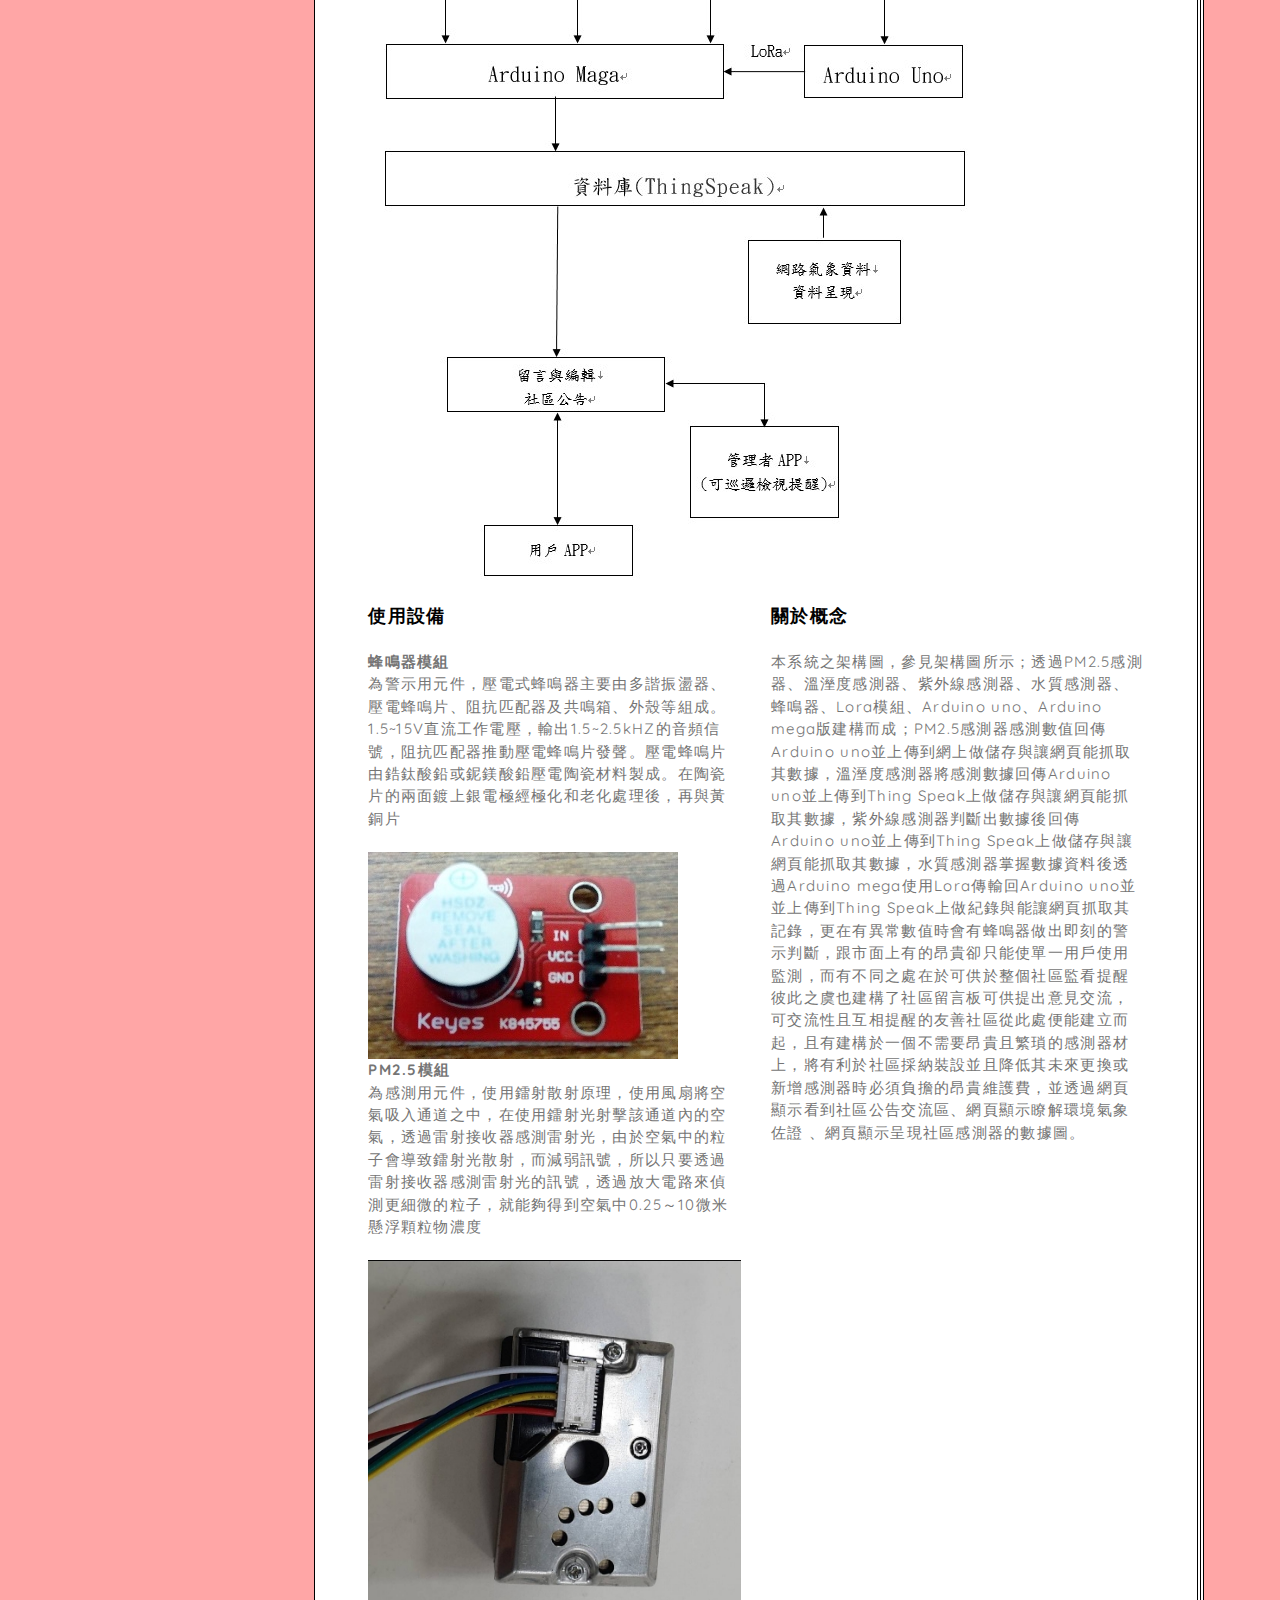
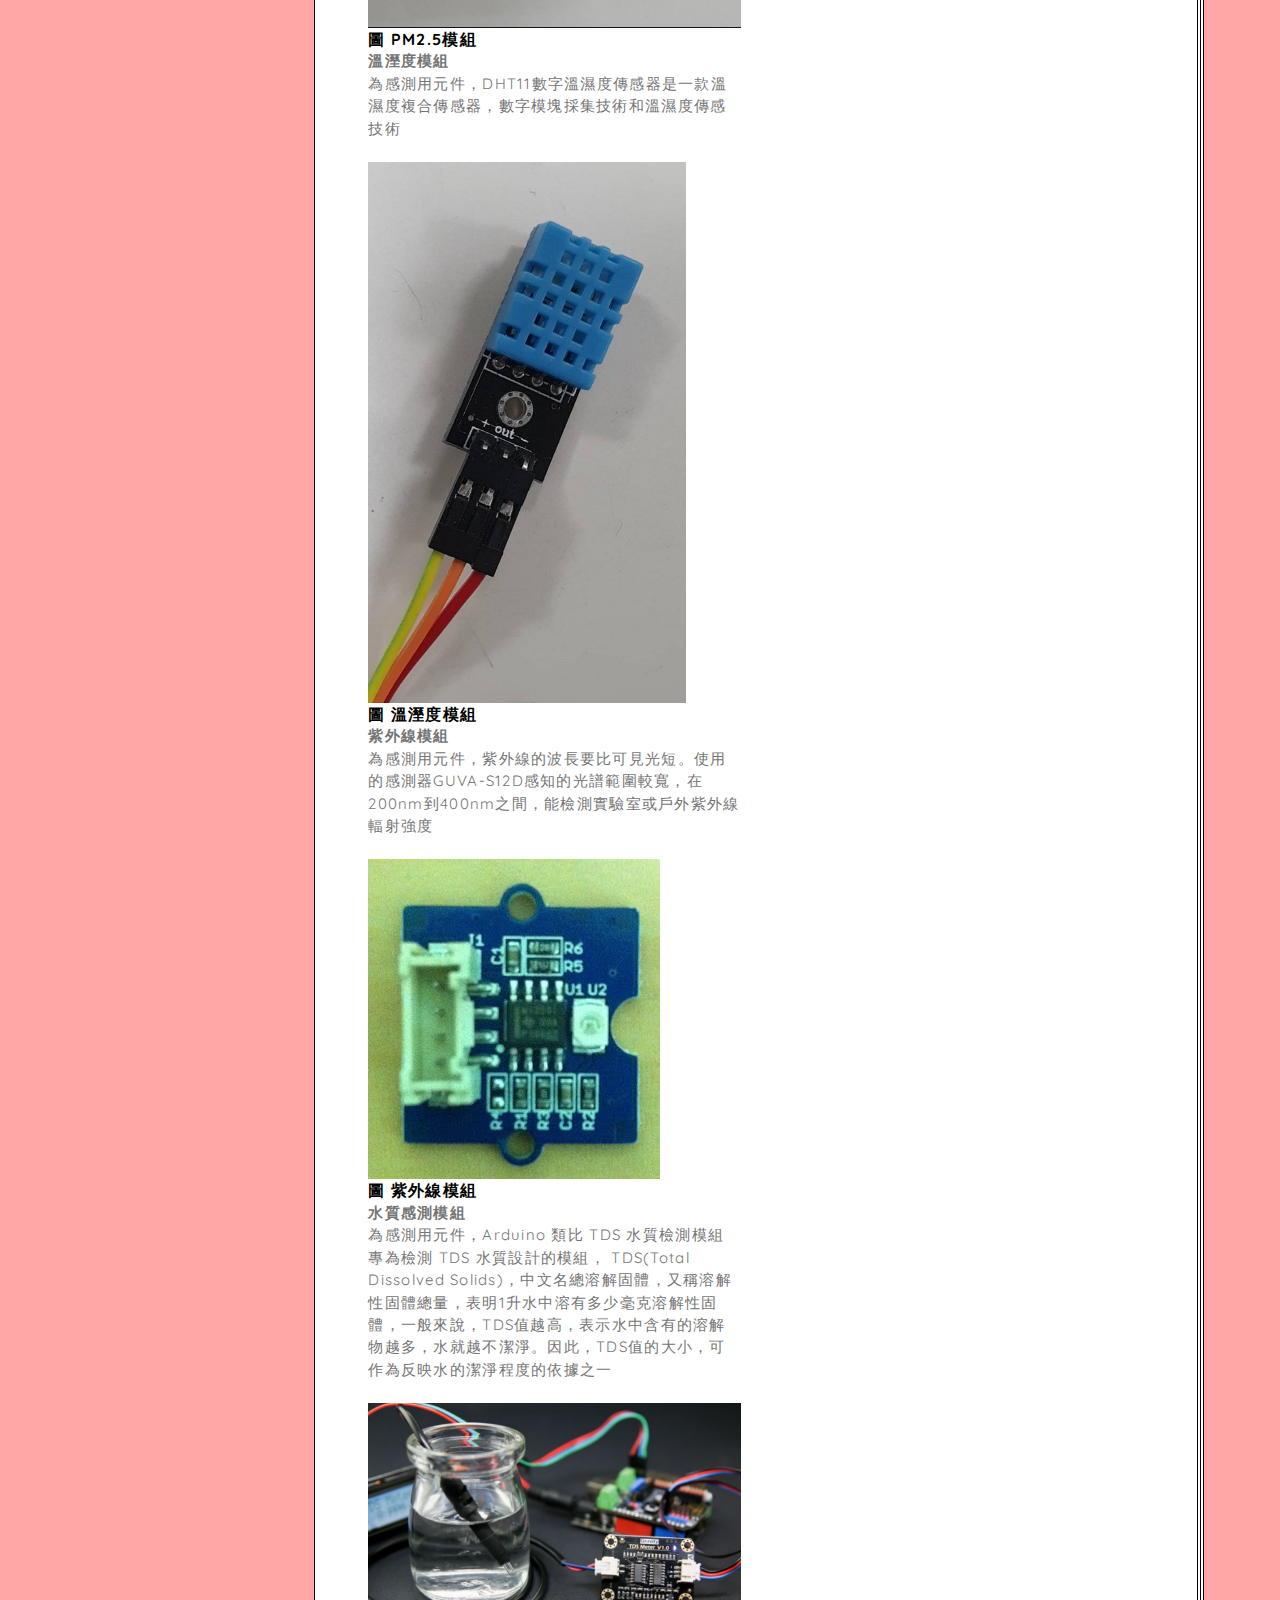
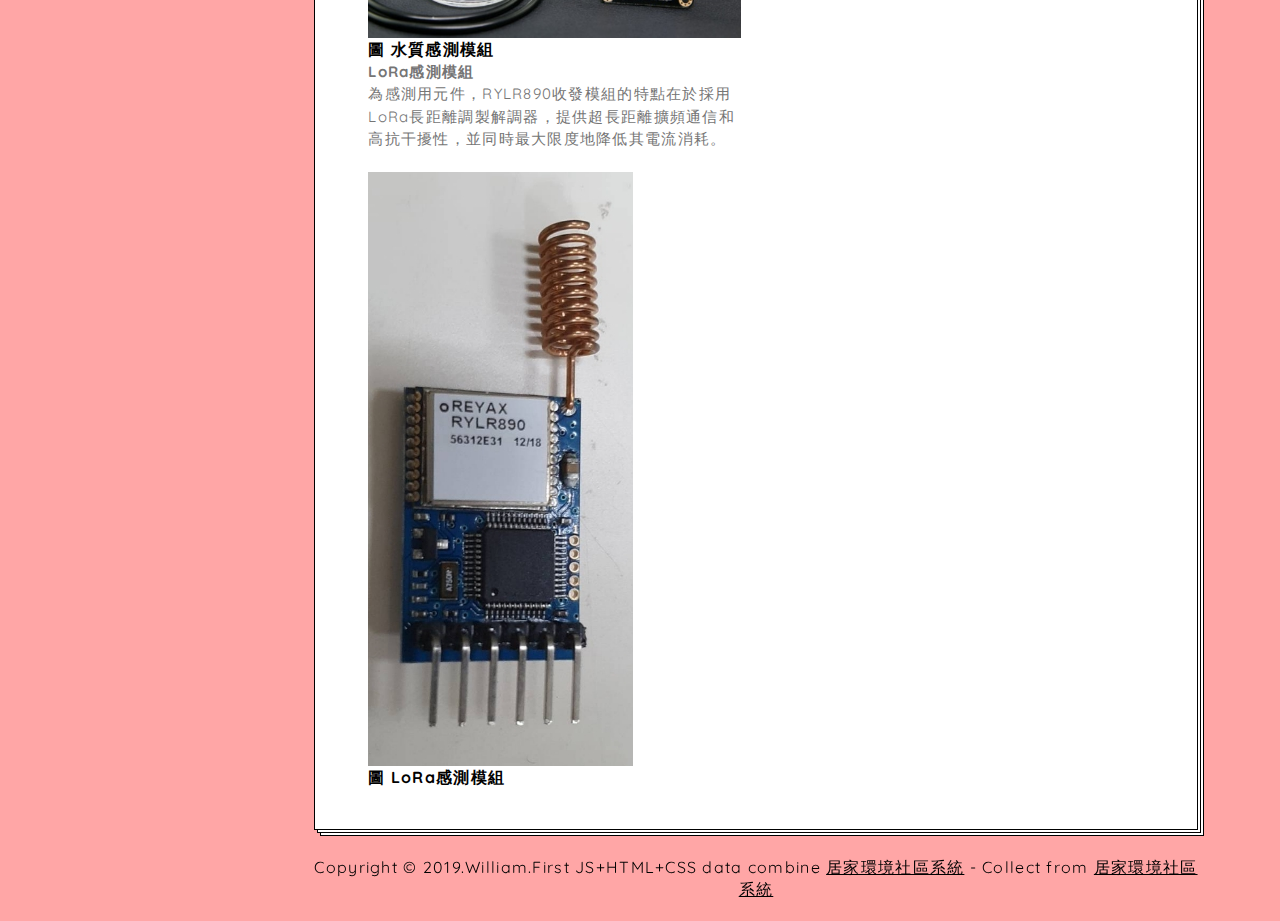
==== commit a42164c3: "add web" ====
--- a/index.html
+++ b/index.html
@@ -133,7 +133,7 @@
 			<div class="ace-card-inner text-center">
 				<img class="avatar avatar-195" src="img/uploads/avatar/Ather_Mikey_195.png" width="195" height="195" alt="">
 				<h1>WU-JHIH-WEI</h1>
-				<p class="text-muted">小型網頁設計練習</p>
+				<p class="text-muted">小型雲端網頁平台</p>
 				<ul class="ace-social clear-list">
                 <li><a href="https://facebook.com"><span class="ace-icon ace-icon-facebook"></span></a></li>
                 <li><a href="https://twitter.com/"><span class="ace-icon ace-icon-twitter"></span></a></li>
@@ -546,7 +546,7 @@
 				<div class="ace-card-inner text-center">
 					<img class="avatar avatar-195" src="img/uploads/avatar/Ather_Mikey_195.png" width="195" height="195" alt="">
 					<h1>居家環境社區系統</h1>
-					<p class="text-muted">小型網頁設計練習</p>
+					<p class="text-muted">小型雲端網頁平台</p>
 					<ul class="ace-social clear-list">
 						<li><a><span class="ace-icon ace-icon-facebook"></span></a></li>
 						<li><a><span class="ace-icon ace-icon-twitter"></span></a></li>
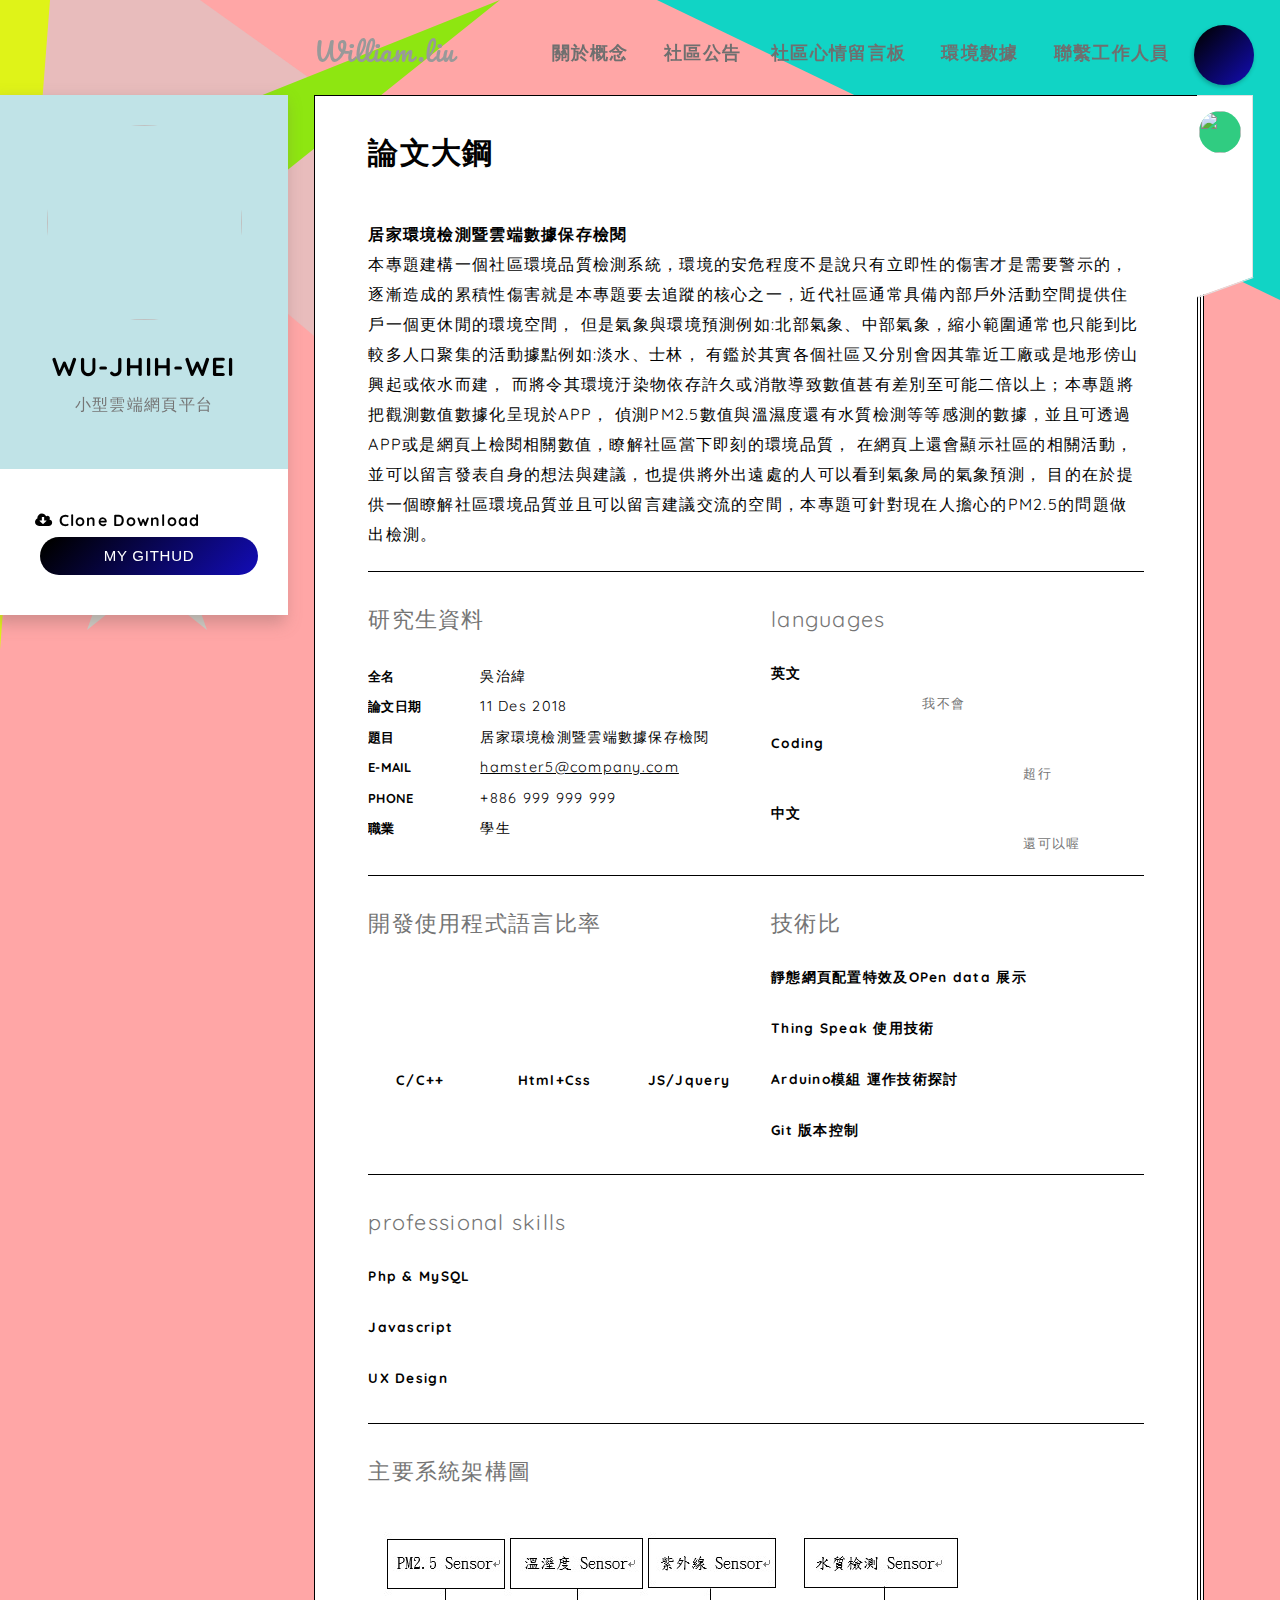
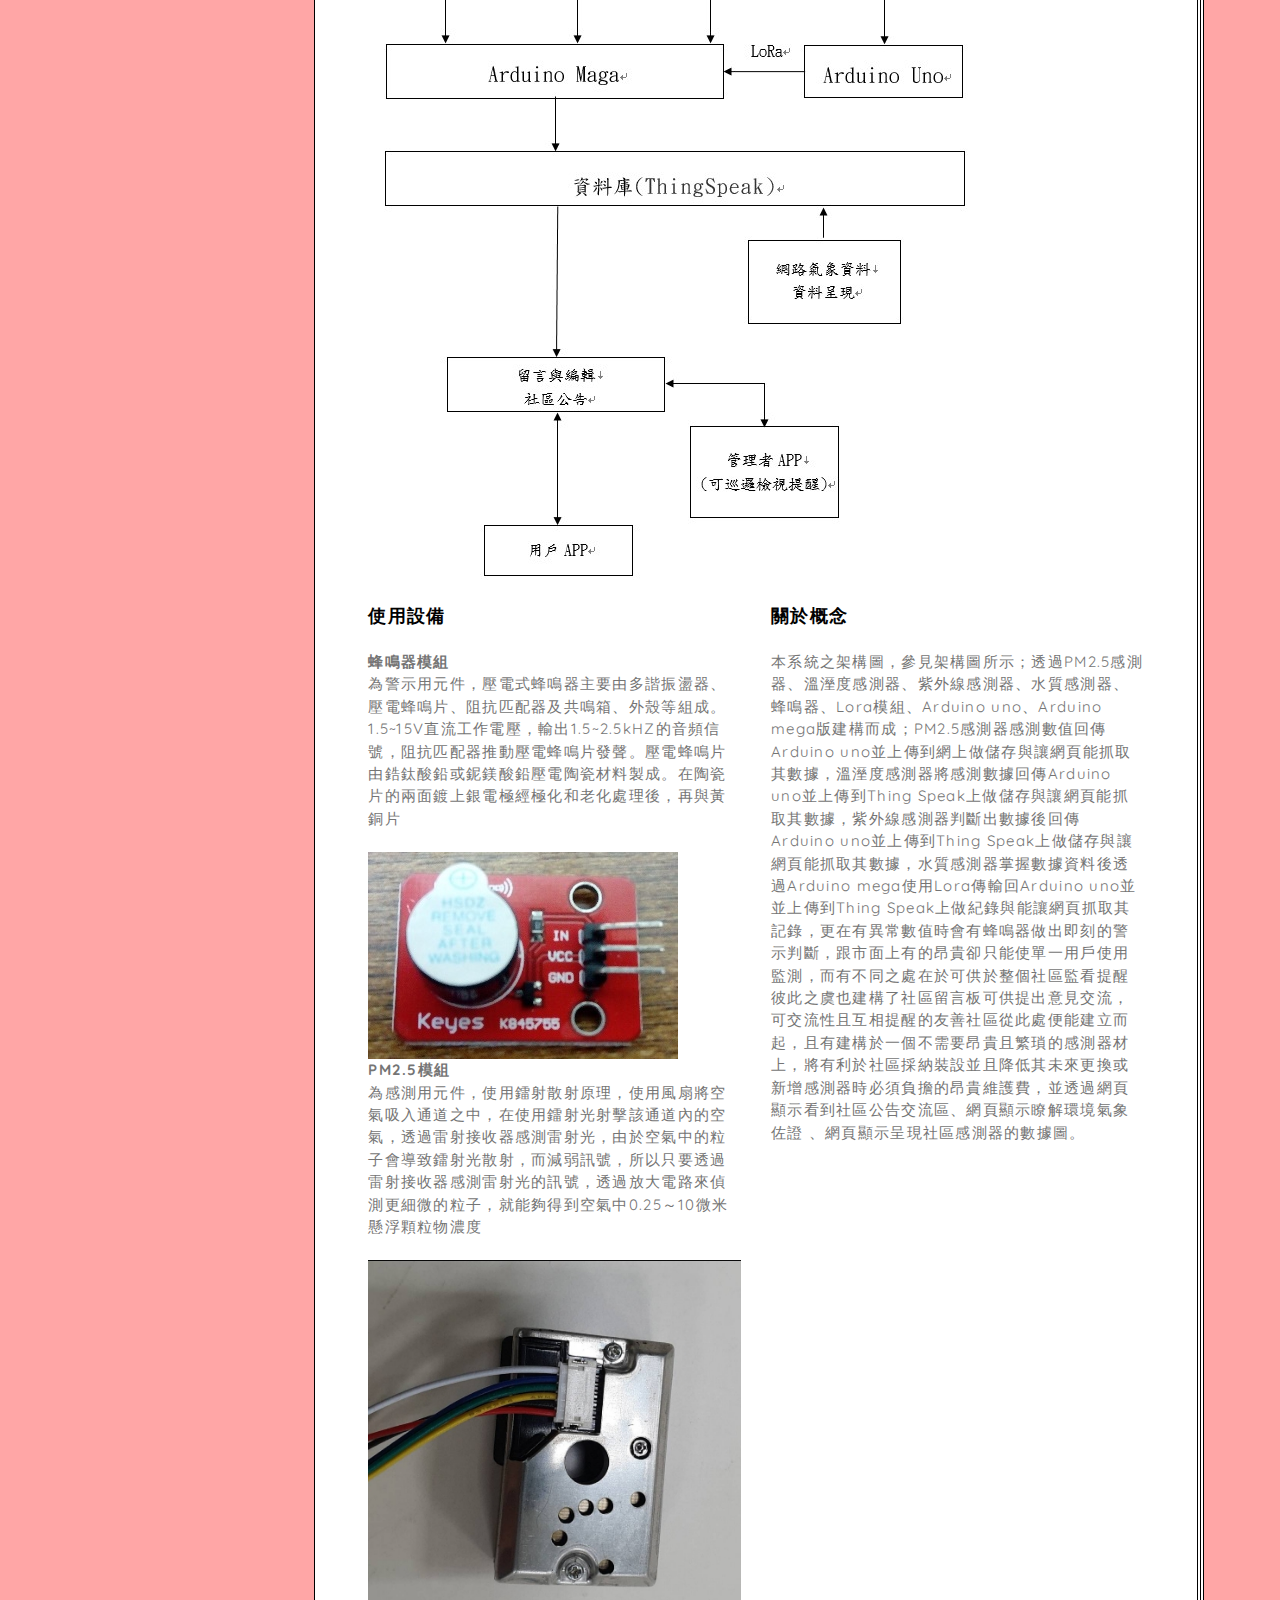
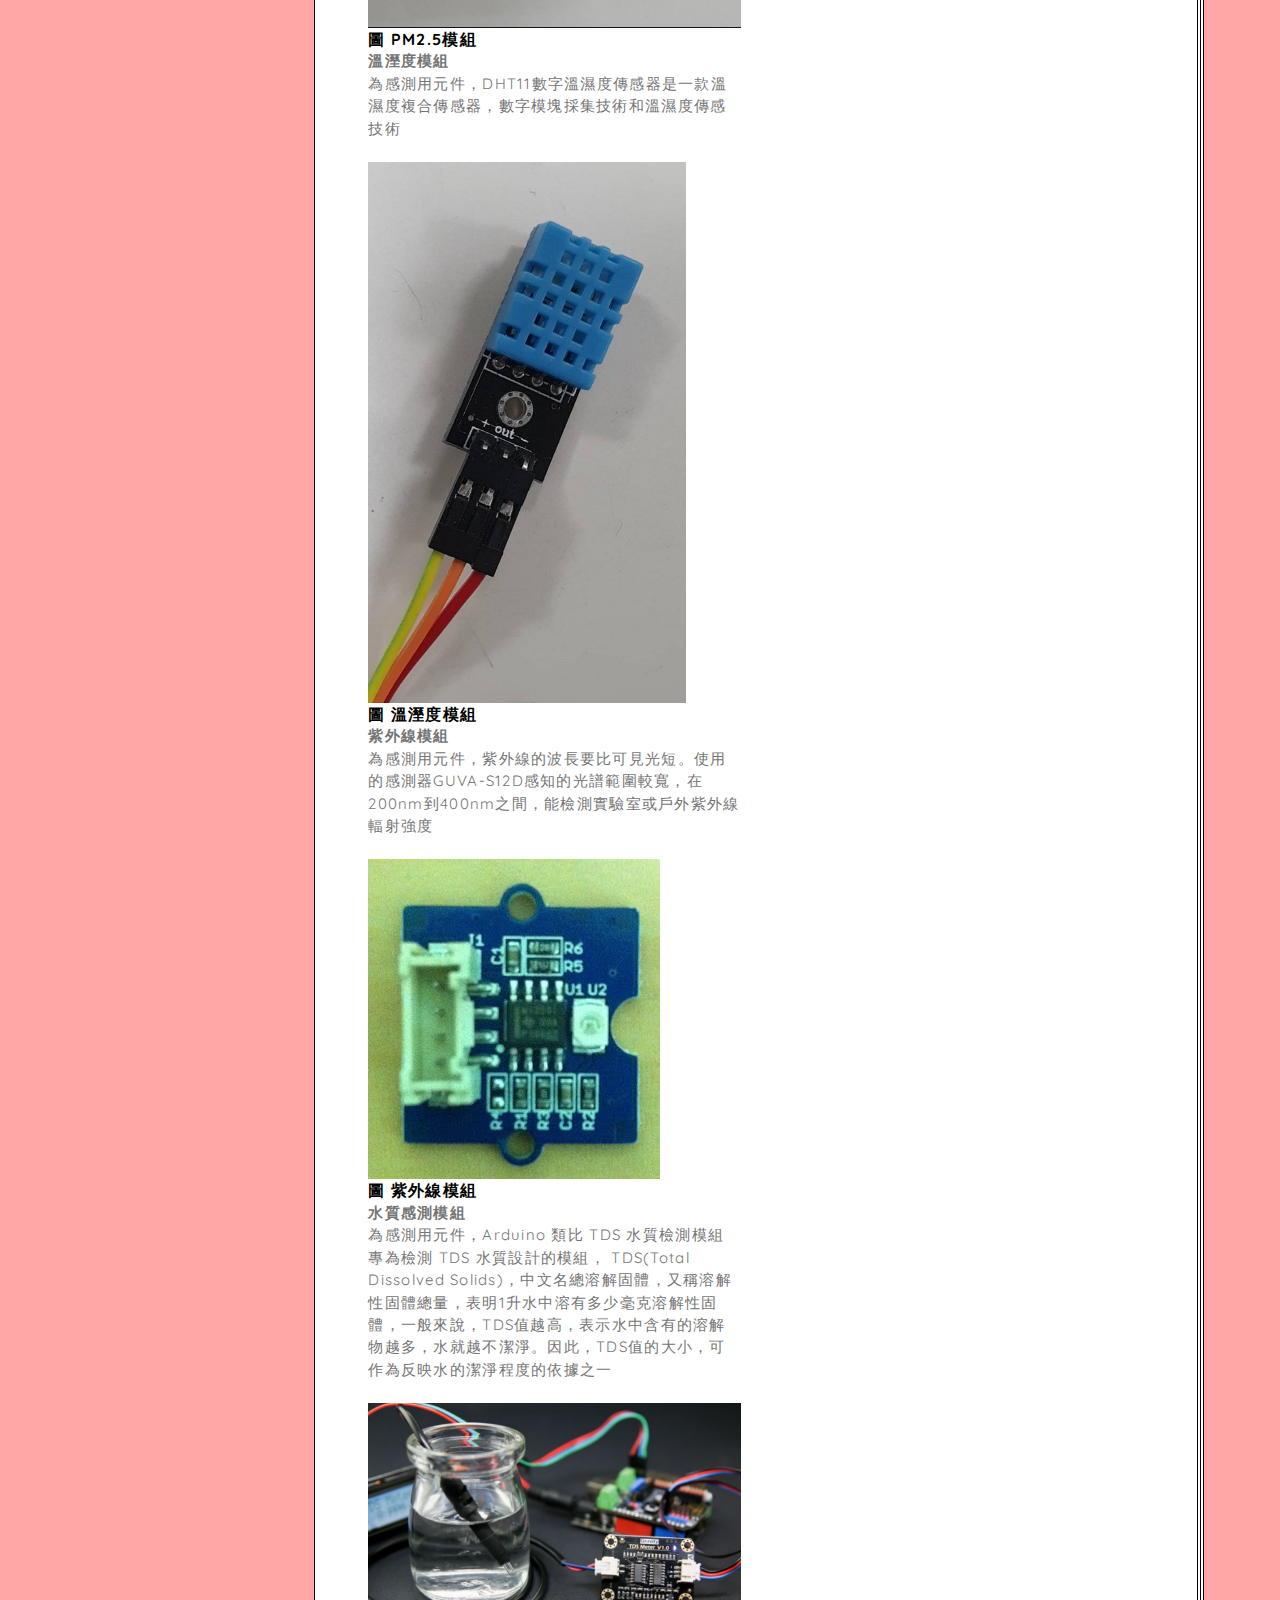
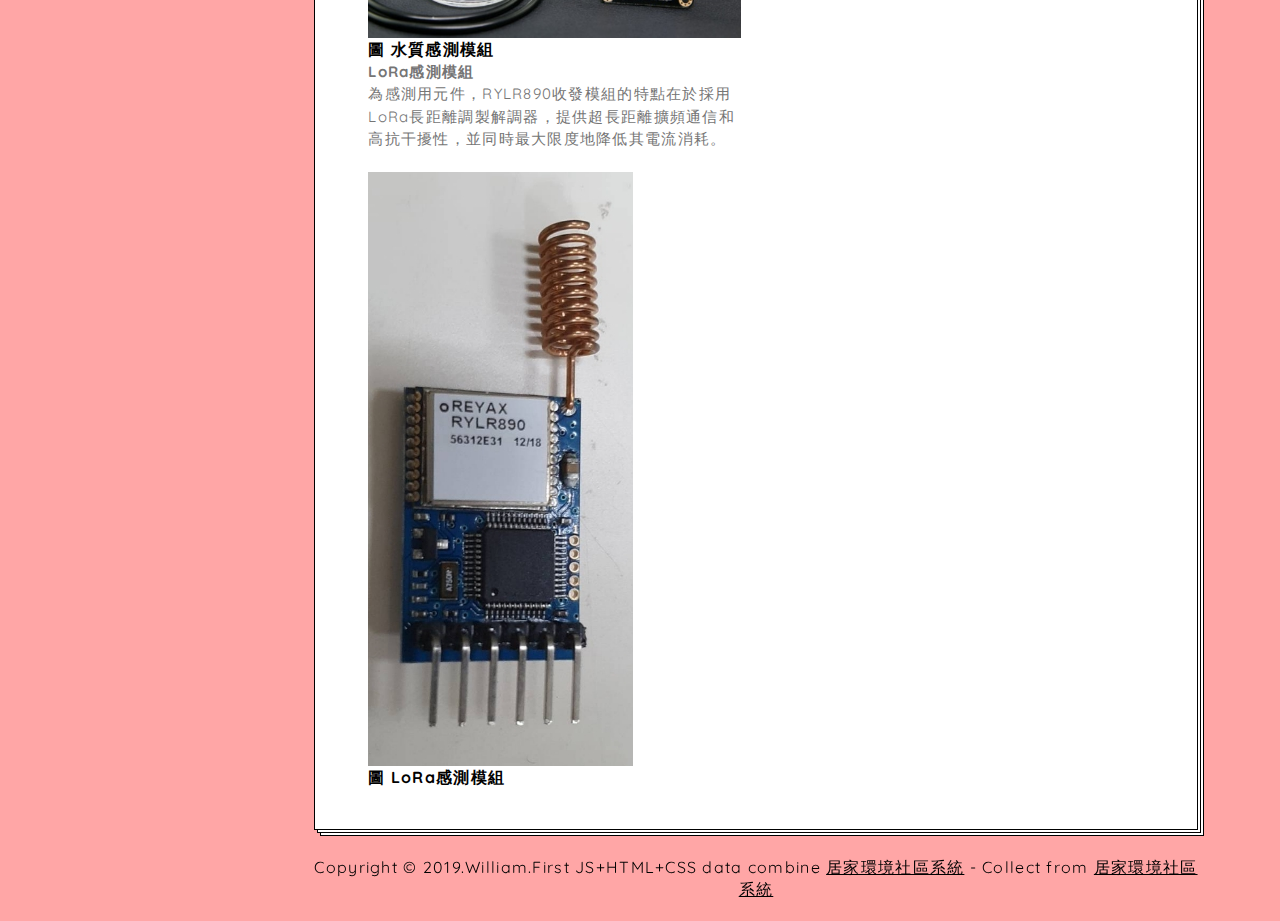
==== commit 4aac4536: "up" ====
--- a/index.html
+++ b/index.html
@@ -88,7 +88,7 @@
 										<li><a href="portfolio.html">社區公告</a>
 									  <!--	<li><a href="testimonials.html">references</a></li>-->
 										<li><a href="search.html">社區心情留言板</a></li>
-										<li><a href="category.html">資料測試</a></li>
+										<li><a href="category.html">環境數據</a></li>
 										<li><a href="contact.html">聯繫工作人員</a></li>
 									</ul>
                                  </nav>
